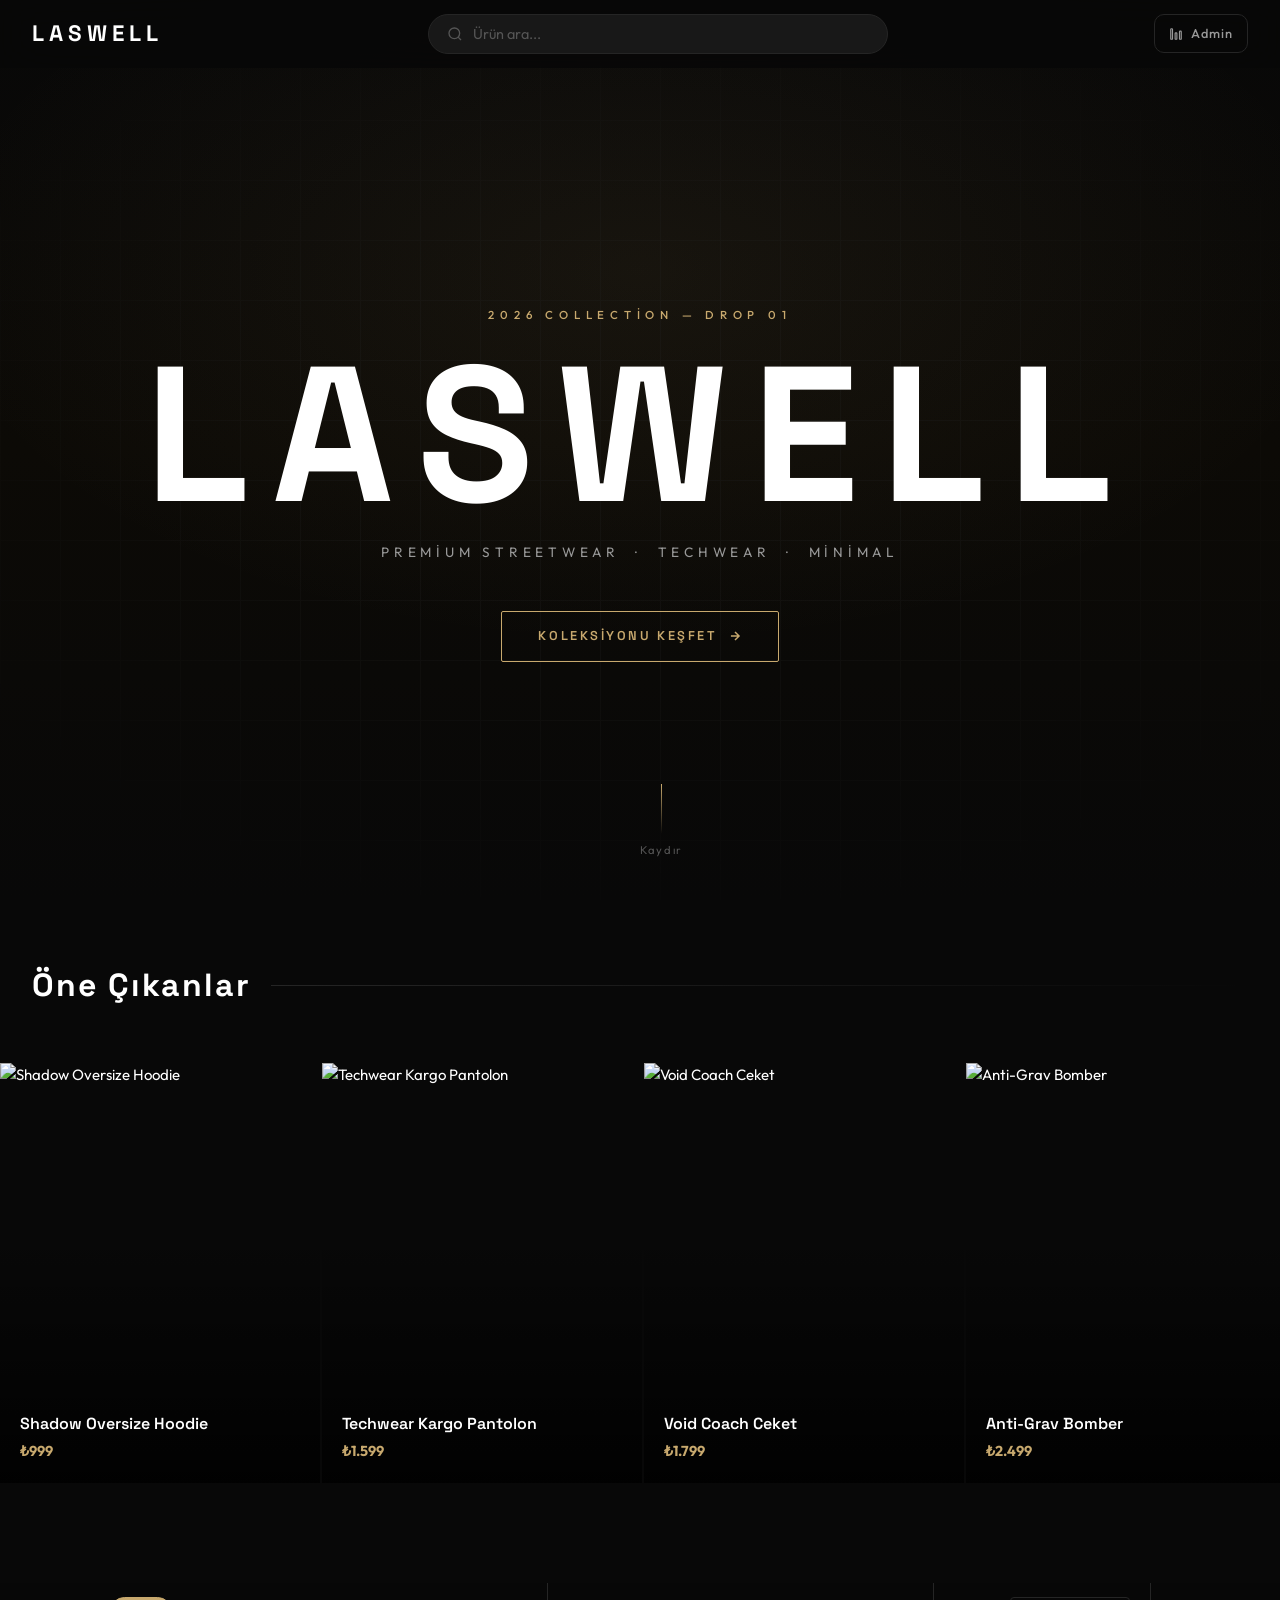
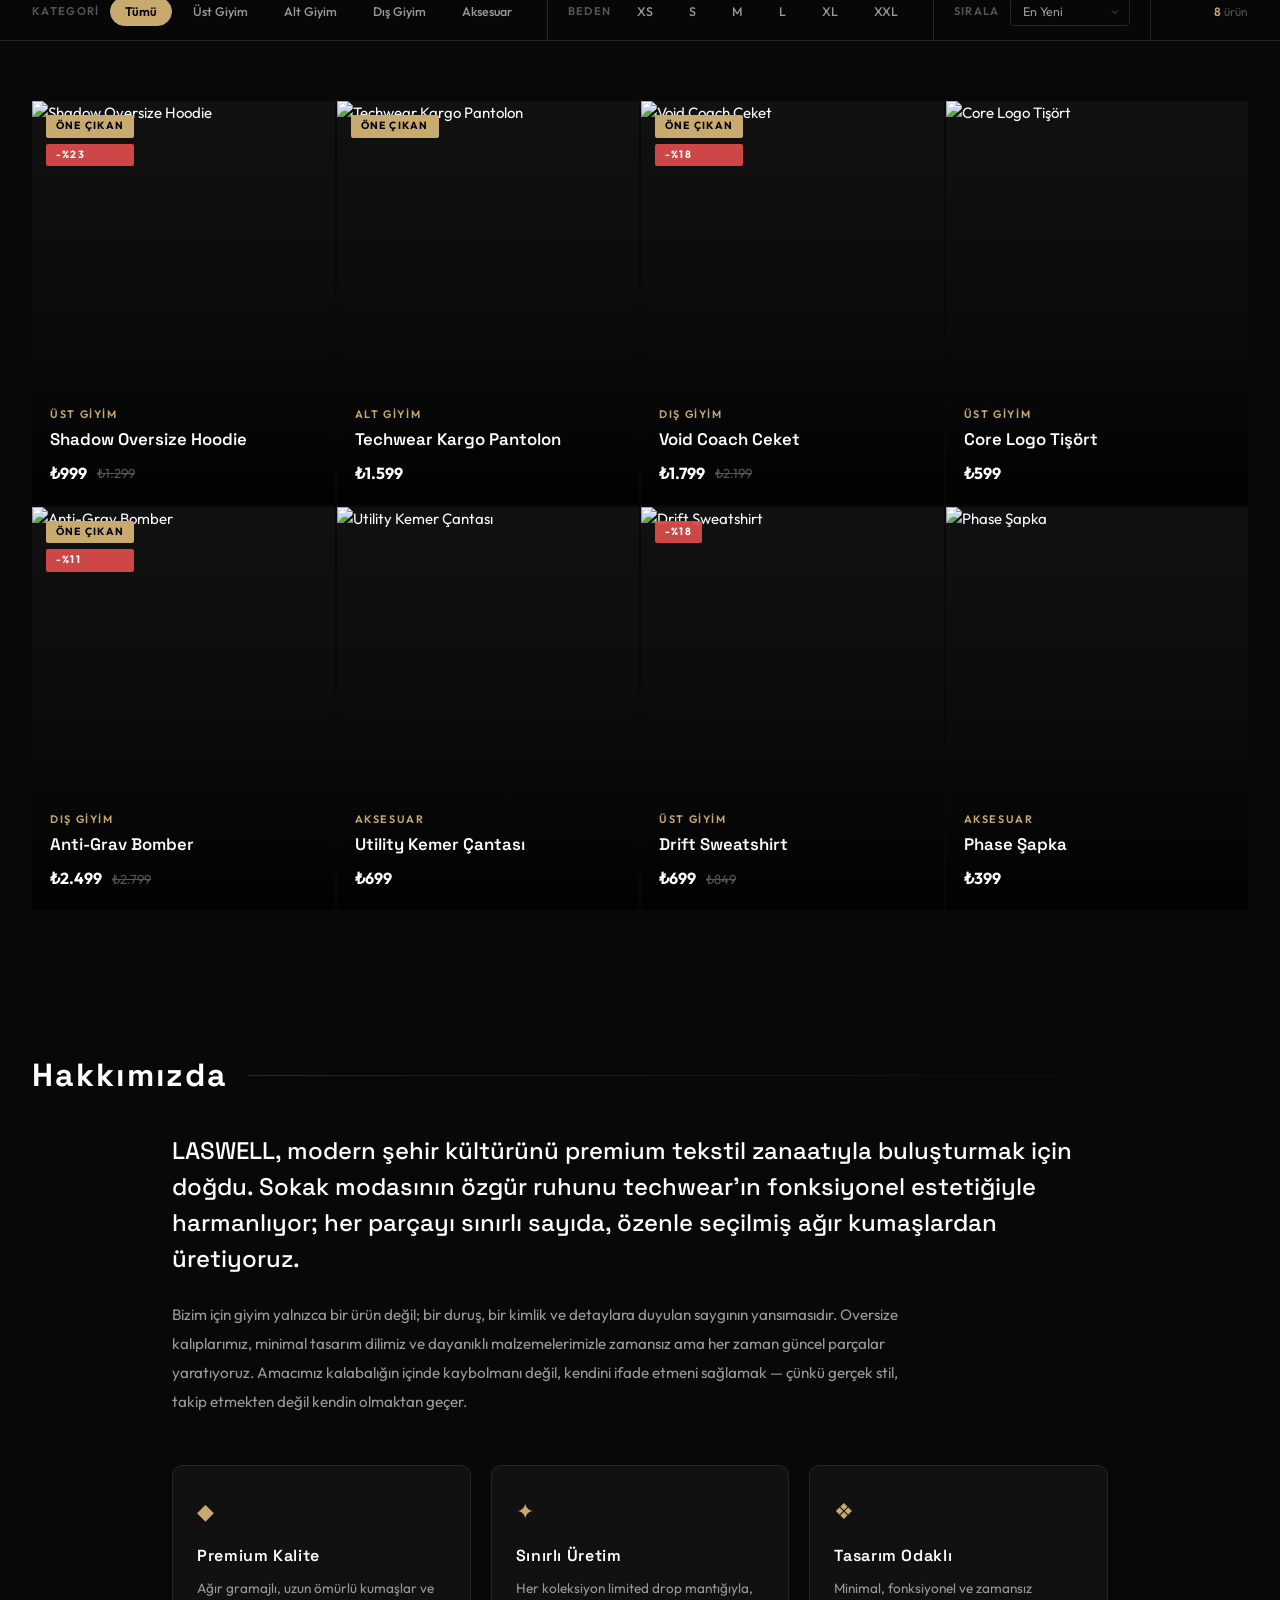
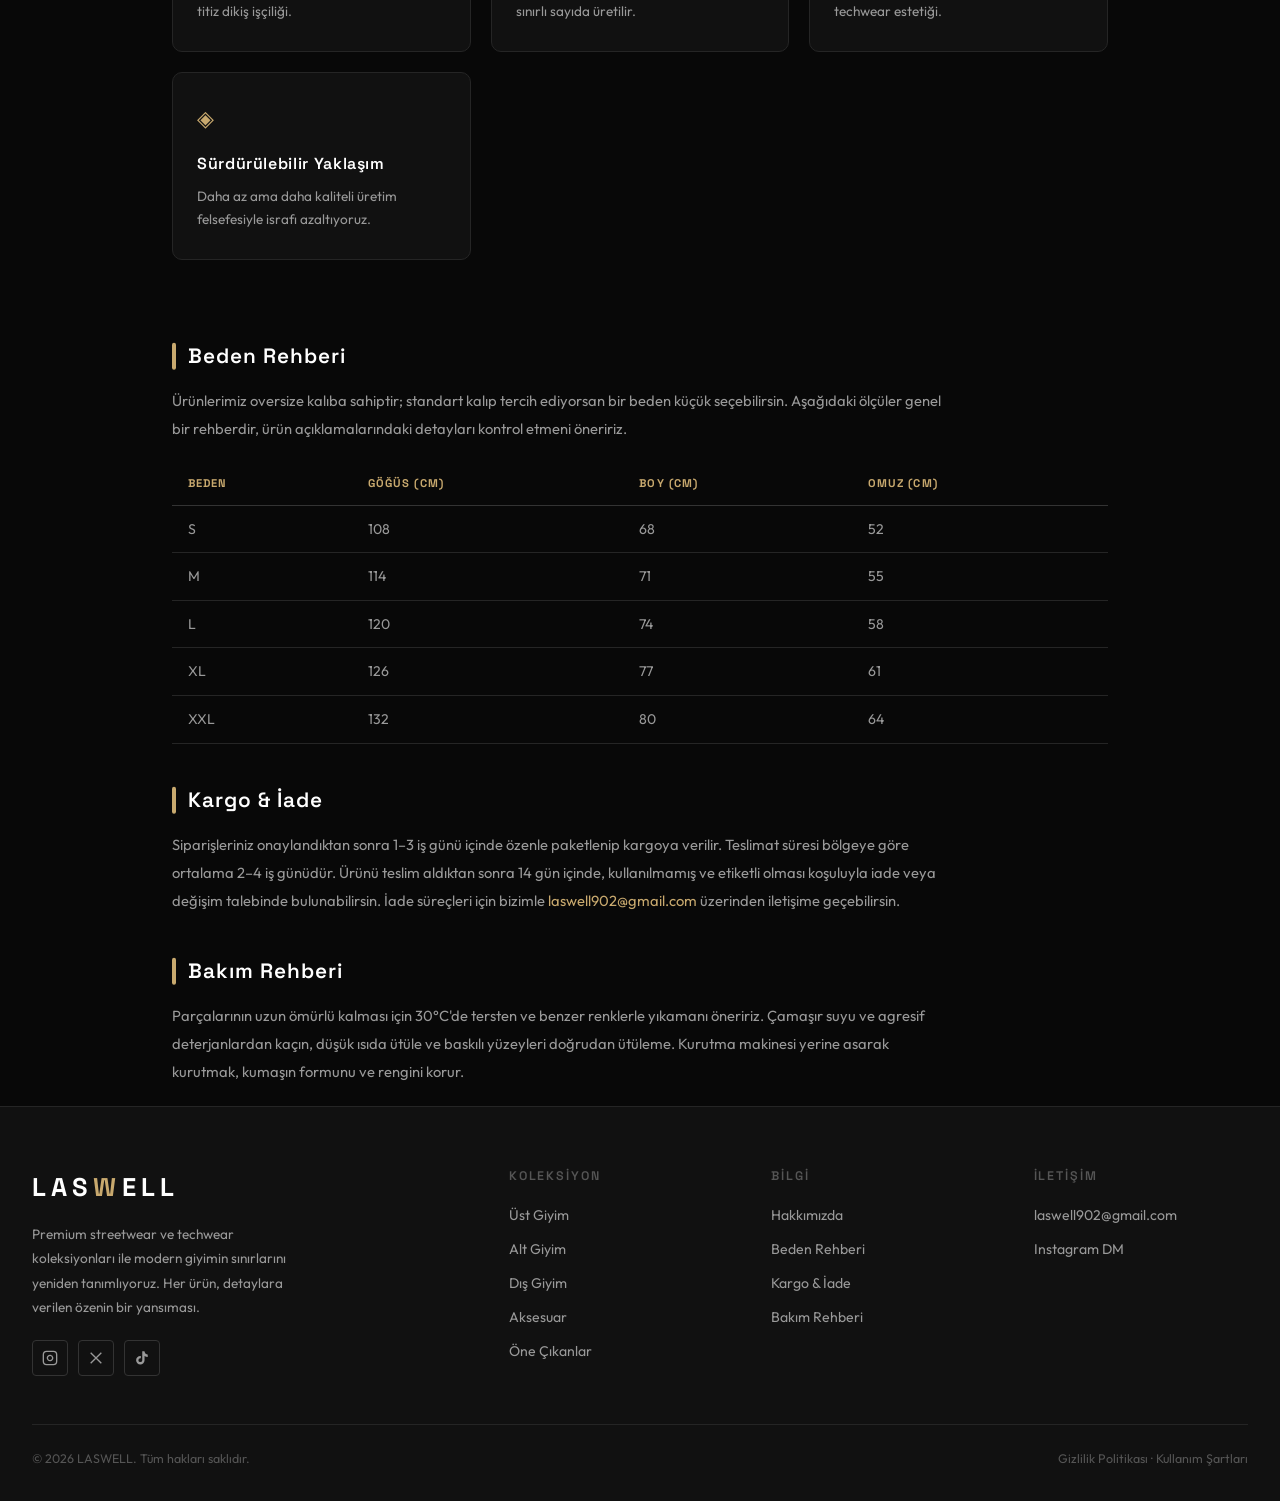
==== index.html @ 21bdb704 "Hakkimizda ve bilgi bolumleri ekle, footer linklerini ilgili yerlere bagla, iletisim mailini guncell" ====
<!DOCTYPE html>
<html lang="tr">

<head>
  <meta charset="UTF-8" />
  <meta name="viewport" content="width=device-width, initial-scale=1.0" />
  <title>LASWELL — Premium Streetwear</title>
  <meta name="description"
    content="LASWELL – Türkiye'nin en premium streetwear markası. Techwear, oversize ve minimal koleksiyonlar." />
  <meta name="theme-color" content="#080808" />
  <link rel="stylesheet" href="css/styles.css" />
</head>

<body>

  <!-- ── Page Loader ──────────────────────────────── -->
  <div id="page-loader">
    <div class="loader-logo">LAS<span>W</span>ELL</div>
    <div class="loader-bar"></div>
  </div>

  <!-- ── Navbar ───────────────────────────────────── -->
  <nav id="navbar">
    <a href="#" class="nav-logo">LASWELL</a>

    <div class="nav-search">
      <div class="nav-search-inner">
        <button id="search-btn" aria-label="Ara"
          style="background: none; border: none; padding: 0; color: inherit; display: flex; align-items: center; justify-content: center; cursor: pointer;">
          <svg width="16" height="16" viewBox="0 0 24 24" fill="none" stroke="currentColor" stroke-width="2">
            <circle cx="11" cy="11" r="8" />
            <path d="m21 21-4.35-4.35" />
          </svg>
        </button>
        <input type="text" id="search-input" placeholder="Ürün ara..." autocomplete="off" spellcheck="false" />
        <button id="search-clear" aria-label="Aramayı temizle">
          <svg width="14" height="14" viewBox="0 0 24 24" fill="none" stroke="currentColor" stroke-width="2.5">
            <path d="M18 6 6 18M6 6l12 12" />
          </svg>
        </button>
      </div>
      <div id="search-suggestions" class="search-suggestions"></div>
    </div>

    <div class="nav-actions">
      <a href="admin.html" class="nav-btn-label" id="admin-nav-link">
        <svg width="14" height="14" viewBox="0 0 24 24" fill="none" stroke="currentColor" stroke-width="2">
          <rect width="3" height="18" x="3" y="3" rx="1" />
          <rect width="3" height="11" x="10.5" y="10" rx="1" />
          <rect width="3" height="14" x="18" y="7" rx="1" />
        </svg>
        <span>Admin</span>
      </a>
    </div>
  </nav>

  <!-- ── Hero ─────────────────────────────────────── -->
  <section id="hero">
    <div class="hero-bg"></div>
    <div class="hero-grid-overlay"></div>
    <div class="hero-content">
      <p class="hero-eyebrow">2026 Collection — Drop 01</p>
      <h1 class="hero-title" id="hero-title">LASWELL</h1>
      <p class="hero-subtitle">Premium Streetwear &nbsp;·&nbsp; Techwear &nbsp;·&nbsp; Minimal</p>
      <a href="#products" class="hero-cta">
        Koleksiyonu Keşfet
        <svg width="14" height="14" viewBox="0 0 24 24" fill="none" stroke="currentColor" stroke-width="2.5">
          <path d="M5 12h14M12 5l7 7-7 7" />
        </svg>
      </a>
    </div>
    <div class="hero-scroll-indicator">
      <div class="scroll-line"></div>
      <span>Kaydır</span>
    </div>
  </section>

  <!-- ── Featured Scroll ───────────────────────────── -->
  <section id="featured-section">
    <div class="section-title reveal">
      <h2>Öne Çıkanlar</h2>
      <div class="section-title-line"></div>
    </div>
    <div class="featured-track-wrapper">
      <div class="featured-track" id="featured-track">
        <!-- populated by JS -->
      </div>
    </div>
  </section>

  <!-- ── Filter Bar ────────────────────────────────── -->
  <div id="filter-bar">
    <div class="filter-bar-inner">

      <!-- Category -->
      <div class="filter-section">
        <span class="filter-label">Kategori</span>
        <button class="filter-pill active" data-filter="category" data-value="Tümü">Tümü</button>
        <button class="filter-pill" data-filter="category" data-value="Üst Giyim">Üst Giyim</button>
        <button class="filter-pill" data-filter="category" data-value="Alt Giyim">Alt Giyim</button>
        <button class="filter-pill" data-filter="category" data-value="Dış Giyim">Dış Giyim</button>
        <button class="filter-pill" data-filter="category" data-value="Aksesuar">Aksesuar</button>
      </div>

      <!-- Size -->
      <div class="filter-section">
        <span class="filter-label">Beden</span>
        <button class="filter-pill" data-filter="size" data-value="XS">XS</button>
        <button class="filter-pill" data-filter="size" data-value="S">S</button>
        <button class="filter-pill" data-filter="size" data-value="M">M</button>
        <button class="filter-pill" data-filter="size" data-value="L">L</button>
        <button class="filter-pill" data-filter="size" data-value="XL">XL</button>
        <button class="filter-pill" data-filter="size" data-value="XXL">XXL</button>
      </div>

      <!-- Sort -->
      <div class="filter-section">
        <span class="filter-label">Sırala</span>
        <select class="sort-select" id="sort-select">
          <option value="newest">En Yeni</option>
          <option value="price-asc">Fiyat (Artan)</option>
          <option value="price-desc">Fiyat (Azalan)</option>
          <option value="featured">Öne Çıkanlar</option>
          <option value="discount">İndirimli</option>
        </select>
      </div>

      <div class="filter-results-count">
        <span id="results-count">0</span> ürün
      </div>
    </div>
  </div>

  <!-- ── Products Grid ─────────────────────────────── -->
  <section id="products">
    <div id="products-grid">
      <!-- populated by JS -->
    </div>
  </section>

  <!-- ── Product Detail Modal ──────────────────────── -->
  <div id="product-modal" role="dialog" aria-modal="true" aria-labelledby="modal-product-name">
    <div class="modal-backdrop" id="modal-backdrop"></div>
    <div class="modal-box">
      <button class="modal-close" id="modal-close-btn" aria-label="Kapat">
        <svg width="16" height="16" viewBox="0 0 24 24" fill="none" stroke="currentColor" stroke-width="2.5">
          <path d="M18 6 6 18M6 6l12 12" />
        </svg>
      </button>

      <div class="modal-image">
        <img id="modal-img" src="" alt="" />
      </div>

      <div class="modal-details">
        <p class="modal-category" id="modal-category"></p>
        <h2 class="modal-name" id="modal-product-name"></h2>

        <div class="modal-price-row">
          <span class="modal-price-current" id="modal-price"></span>
          <span class="modal-price-original" id="modal-original-price"></span>
          <span class="modal-price-save" id="modal-save"></span>
        </div>

        <div class="modal-divider"></div>
        <p class="modal-desc" id="modal-desc"></p>
        <div class="modal-divider"></div>

        <!-- Size -->
        <div id="modal-size-section">
          <p class="modal-option-label">Beden: <span id="selected-size-label">—</span></p>
          <div class="size-buttons" id="modal-sizes"></div>
        </div>

        <!-- Color -->
        <div id="modal-color-section">
          <p class="modal-option-label">Renk: <span id="selected-color-label">—</span></p>
          <div class="color-buttons" id="modal-colors"></div>
        </div>

        <div class="modal-add-btn" style="margin-top: auto;">
          <a href="https://www.shopier.com/s/notfound/1041" target="_blank" rel="noopener noreferrer"
            class="btn-primary" id="modal-buy-now"
            style="width:100%; justify-content:center; padding:14px 22px; text-align:center; display:flex; align-items:center; gap:8px;">
            <svg width="16" height="16" viewBox="0 0 24 24" fill="none" stroke="currentColor" stroke-width="2">
              <rect width="20" height="12" x="2" y="6" rx="2" />
              <circle cx="12" cy="12" r="2" />
              <path d="M6 12h.01M18 12h.01" />
            </svg>
            Satın Al
          </a>
        </div>
      </div>
    </div>
  </div>

  <!-- ── Hakkımızda ────────────────────────────────── -->
  <section id="about">
    <div class="section-title reveal">
      <h2>Hakkımızda</h2>
      <div class="section-title-line"></div>
    </div>

    <div class="about-wrap">
      <p class="about-lead reveal">
        LASWELL, modern şehir kültürünü premium tekstil zanaatıyla buluşturmak için doğdu.
        Sokak modasının özgür ruhunu techwear'ın fonksiyonel estetiğiyle harmanlıyor;
        her parçayı sınırlı sayıda, özenle seçilmiş ağır kumaşlardan üretiyoruz.
      </p>
      <p class="about-text reveal">
        Bizim için giyim yalnızca bir ürün değil; bir duruş, bir kimlik ve detaylara duyulan
        saygının yansımasıdır. Oversize kalıplarımız, minimal tasarım dilimiz ve dayanıklı
        malzemelerimizle zamansız ama her zaman güncel parçalar yaratıyoruz. Amacımız kalabalığın
        içinde kaybolmanı değil, kendini ifade etmeni sağlamak — çünkü gerçek stil, takip etmekten
        değil kendin olmaktan geçer.
      </p>

      <div class="about-grid">
        <div class="about-card reveal">
          <div class="about-card-icon">◆</div>
          <h4>Premium Kalite</h4>
          <p>Ağır gramajlı, uzun ömürlü kumaşlar ve titiz dikiş işçiliği.</p>
        </div>
        <div class="about-card reveal">
          <div class="about-card-icon">✦</div>
          <h4>Sınırlı Üretim</h4>
          <p>Her koleksiyon limited drop mantığıyla, sınırlı sayıda üretilir.</p>
        </div>
        <div class="about-card reveal">
          <div class="about-card-icon">❖</div>
          <h4>Tasarım Odaklı</h4>
          <p>Minimal, fonksiyonel ve zamansız techwear estetiği.</p>
        </div>
        <div class="about-card reveal">
          <div class="about-card-icon">◈</div>
          <h4>Sürdürülebilir Yaklaşım</h4>
          <p>Daha az ama daha kaliteli üretim felsefesiyle israfı azaltıyoruz.</p>
        </div>
      </div>
    </div>
  </section>

  <!-- ── Bilgi Bölümleri ───────────────────────────── -->
  <section id="info-sections">
    <div class="info-block reveal" id="size-guide">
      <h3>Beden Rehberi</h3>
      <p>
        Ürünlerimiz oversize kalıba sahiptir; standart kalıp tercih ediyorsan bir beden küçük
        seçebilirsin. Aşağıdaki ölçüler genel bir rehberdir, ürün açıklamalarındaki detayları
        kontrol etmeni öneririz.
      </p>
      <div class="size-table-wrap">
        <table class="size-table">
          <thead>
            <tr><th>Beden</th><th>Göğüs (cm)</th><th>Boy (cm)</th><th>Omuz (cm)</th></tr>
          </thead>
          <tbody>
            <tr><td>S</td><td>108</td><td>68</td><td>52</td></tr>
            <tr><td>M</td><td>114</td><td>71</td><td>55</td></tr>
            <tr><td>L</td><td>120</td><td>74</td><td>58</td></tr>
            <tr><td>XL</td><td>126</td><td>77</td><td>61</td></tr>
            <tr><td>XXL</td><td>132</td><td>80</td><td>64</td></tr>
          </tbody>
        </table>
      </div>
    </div>

    <div class="info-block reveal" id="shipping-returns">
      <h3>Kargo & İade</h3>
      <p>
        Siparişleriniz onaylandıktan sonra 1–3 iş günü içinde özenle paketlenip kargoya verilir.
        Teslimat süresi bölgeye göre ortalama 2–4 iş günüdür. Ürünü teslim aldıktan sonra 14 gün
        içinde, kullanılmamış ve etiketli olması koşuluyla iade veya değişim talebinde bulunabilirsin.
        İade süreçleri için bizimle <a href="mailto:laswell902@gmail.com">laswell902@gmail.com</a>
        üzerinden iletişime geçebilirsin.
      </p>
    </div>

    <div class="info-block reveal" id="care-guide">
      <h3>Bakım Rehberi</h3>
      <p>
        Parçalarının uzun ömürlü kalması için 30°C'de tersten ve benzer renklerle yıkamanı öneririz.
        Çamaşır suyu ve agresif deterjanlardan kaçın, düşük ısıda ütüle ve baskılı yüzeyleri doğrudan
        ütüleme. Kurutma makinesi yerine asarak kurutmak, kumaşın formunu ve rengini korur.
      </p>
    </div>
  </section>

  <!-- ── Toast Container ───────────────────────────── -->
  <div id="toast-container"></div>

  <!-- ── Footer ───────────────────────────────────── -->
  <footer>
    <div class="footer-grid">
      <div>
        <div class="footer-brand-name">LAS<span>W</span>ELL</div>
        <p class="footer-brand-desc">
          Premium streetwear ve techwear koleksiyonları ile modern giyimin sınırlarını yeniden tanımlıyoruz.
          Her ürün, detaylara verilen özenin bir yansıması.
        </p>
        <div class="footer-socials">
          <a href="https://www.instagram.com/laswellwear1" target="_blank" rel="noopener noreferrer" class="social-link" aria-label="Instagram">
            <svg width="16" height="16" viewBox="0 0 24 24" fill="none" stroke="currentColor" stroke-width="2">
              <rect width="20" height="20" x="2" y="2" rx="5" />
              <path d="M16 11.37A4 4 0 1 1 12.63 8 4 4 0 0 1 16 11.37z" />
              <line x1="17.5" y1="6.5" x2="17.51" y2="6.5" />
            </svg>
          </a>
          <a href="#" class="social-link" aria-label="Twitter/X">
            <svg width="16" height="16" viewBox="0 0 24 24" fill="none" stroke="currentColor" stroke-width="2">
              <path d="M4 4l16 16M4 20L20 4" />
            </svg>
          </a>
          <a href="#" class="social-link" aria-label="TikTok">
            <svg width="16" height="16" viewBox="0 0 24 24" fill="currentColor">
              <path
                d="M19.59 6.69a4.83 4.83 0 0 1-3.77-4.25V2h-3.45v13.67a2.89 2.89 0 0 1-2.88 2.5 2.89 2.89 0 0 1-2.89-2.89 2.89 2.89 0 0 1 2.89-2.89c.28 0 .54.04.79.1V9.01a6.33 6.33 0 0 0-.79-.05 6.34 6.34 0 0 0-6.34 6.34 6.34 6.34 0 0 0 6.34 6.34 6.34 6.34 0 0 0 6.33-6.34V8.87a8.18 8.18 0 0 0 4.78 1.52V6.93a4.85 4.85 0 0 1-1.01-.24z" />
            </svg>
          </a>
        </div>
      </div>

      <div class="footer-col">
        <h4>Koleksiyon</h4>
        <ul>
          <li><a href="#products" class="footer-cat-link" data-category="Üst Giyim">Üst Giyim</a></li>
          <li><a href="#products" class="footer-cat-link" data-category="Alt Giyim">Alt Giyim</a></li>
          <li><a href="#products" class="footer-cat-link" data-category="Dış Giyim">Dış Giyim</a></li>
          <li><a href="#products" class="footer-cat-link" data-category="Aksesuar">Aksesuar</a></li>
          <li><a href="#featured-section">Öne Çıkanlar</a></li>
        </ul>
      </div>

      <div class="footer-col">
        <h4>Bilgi</h4>
        <ul>
          <li><a href="#about">Hakkımızda</a></li>
          <li><a href="#size-guide">Beden Rehberi</a></li>
          <li><a href="#shipping-returns">Kargo & İade</a></li>
          <li><a href="#care-guide">Bakım Rehberi</a></li>
        </ul>
      </div>

      <div class="footer-col">
        <h4>İletişim</h4>
        <ul>
          <li><a href="mailto:laswell902@gmail.com">laswell902@gmail.com</a></li>
          <li><a href="https://www.instagram.com/laswellwear1" target="_blank" rel="noopener noreferrer">Instagram DM</a></li>
        </ul>
      </div>
    </div>

    <div class="footer-bottom">
      <span>© 2026 LASWELL. Tüm hakları saklıdır.</span>
      <span>Gizlilik Politikası · Kullanım Şartları</span>
    </div>
  </footer>

  <script src="js/data.js"></script>
  <script src="js/app.js"></script>
</body>

</html>
---- css/styles.css ----
/* ============================================================
   LASWELL — Premium Streetwear  |  Main Stylesheet
   ============================================================ */

@import url('https://fonts.googleapis.com/css2?family=Space+Grotesk:wght@300;400;500;600;700&family=Outfit:wght@200;300;400;500;600;700&display=swap');

/* ── Variables ──────────────────────────────────────────────── */
:root {
  --bg:           #080808;
  --surface:      #111111;
  --surface-2:    #181818;
  --surface-3:    #222222;
  --border:       #252525;
  --border-light: #333333;
  --accent:       #C8A96E;
  --accent-light: #d9be8a;
  --accent-dark:  #a88540;
  --text-1:       #FFFFFF;
  --text-2:       #999999;
  --text-3:       #555555;
  --success:      #3ecf8e;
  --error:        #f05252;
  --font-h:       'Space Grotesk', sans-serif;
  --font-b:       'Outfit', sans-serif;
  --r:            4px;
  --r-md:         10px;
  --r-lg:         20px;
  --ease:         cubic-bezier(0.25, 0.46, 0.45, 0.94);
  --ease-out:     cubic-bezier(0.16, 1, 0.3, 1);
  --t:            0.35s;
  --nav-h:        68px;
}

/* ── Reset ──────────────────────────────────────────────────── */
*, *::before, *::after { box-sizing: border-box; margin: 0; padding: 0; }
html { scroll-behavior: smooth; }
body {
  background: var(--bg);
  color: var(--text-1);
  font-family: var(--font-b);
  font-size: 15px;
  line-height: 1.6;
  overflow-x: hidden;
  -webkit-font-smoothing: antialiased;
}
a { color: inherit; text-decoration: none; }
img { display: block; width: 100%; object-fit: cover; }
ul { list-style: none; }
button { cursor: pointer; border: none; background: none; font-family: inherit; }
input, select, textarea { font-family: inherit; }

/* ── Scrollbar ──────────────────────────────────────────────── */
::-webkit-scrollbar { width: 4px; height: 4px; }
::-webkit-scrollbar-track { background: var(--bg); }
::-webkit-scrollbar-thumb { background: var(--border-light); border-radius: 4px; }
::-webkit-scrollbar-thumb:hover { background: var(--accent); }

/* ── Page Loader ────────────────────────────────────────────── */
#page-loader {
  position: fixed; inset: 0; z-index: 9999;
  background: var(--bg);
  display: flex; align-items: center; justify-content: center;
  flex-direction: column; gap: 20px;
  transition: opacity 0.6s var(--ease), visibility 0.6s;
}
#page-loader.hidden { opacity: 0; visibility: hidden; pointer-events: none; }

.loader-logo {
  font-family: var(--font-h);
  font-size: 2.4rem;
  font-weight: 700;
  letter-spacing: 0.3em;
  color: var(--text-1);
  animation: loaderPulse 1.4s ease-in-out infinite;
}
.loader-logo span { color: var(--accent); }

.loader-bar {
  width: 120px; height: 1px;
  background: var(--border);
  position: relative; overflow: hidden;
}
.loader-bar::after {
  content: '';
  position: absolute; top: 0; left: -100%;
  width: 100%; height: 100%;
  background: linear-gradient(90deg, transparent, var(--accent), transparent);
  animation: loaderSweep 1.2s ease-in-out infinite;
}

@keyframes loaderPulse { 0%,100%{ opacity:1 } 50%{ opacity:0.4 } }
@keyframes loaderSweep { to{ left:200% } }

/* ── Navbar ─────────────────────────────────────────────────── */
#navbar {
  position: fixed; top: 0; left: 0; right: 0;
  height: var(--nav-h);
  z-index: 1000;
  display: flex; align-items: center;
  padding: 0 32px;
  gap: 24px;
  background: rgba(8,8,8,0.85);
  backdrop-filter: blur(24px) saturate(180%);
  -webkit-backdrop-filter: blur(24px) saturate(180%);
  border-bottom: 1px solid transparent;
  transition: border-color var(--t) var(--ease), background var(--t) var(--ease);
}
#navbar.scrolled { border-bottom-color: var(--border); }

.nav-logo {
  font-family: var(--font-h);
  font-size: 1.4rem;
  font-weight: 700;
  letter-spacing: 0.22em;
  color: var(--text-1);
  text-decoration: none;
  flex-shrink: 0;
  position: relative;
}
.nav-logo::after {
  content: '';
  position: absolute; bottom: -2px; left: 0;
  width: 0; height: 1px;
  background: var(--accent);
  transition: width 0.4s var(--ease);
}
.nav-logo:hover::after { width: 100%; }

/* Search */
.nav-search {
  flex: 1;
  max-width: 460px;
  margin: 0 auto;
  position: relative;
}
.nav-search-inner {
  display: flex; align-items: center;
  background: var(--surface-2);
  border: 1px solid var(--border);
  border-radius: 50px;
  padding: 0 18px;
  gap: 10px;
  transition: border-color var(--t) var(--ease), background var(--t) var(--ease), box-shadow var(--t) var(--ease);
}
.nav-search-inner:focus-within {
  border-color: var(--accent);
  background: var(--surface-3);
  box-shadow: 0 0 0 3px rgba(200,169,110,0.1);
}
.nav-search-inner svg { color: var(--text-3); flex-shrink: 0; transition: color var(--t); }
.nav-search-inner:focus-within svg { color: var(--accent); }
#search-input {
  flex: 1;
  background: none; border: none; outline: none;
  color: var(--text-1);
  font-size: 0.9rem;
  padding: 10px 0;
  font-family: var(--font-b);
}
#search-input::placeholder { color: var(--text-3); }
#search-clear {
  color: var(--text-3);
  padding: 4px;
  border-radius: 50%;
  display: none;
  transition: color var(--t), background var(--t);
}
#search-clear:hover { color: var(--text-1); background: var(--border); }
#search-clear.visible { display: flex; }

/* Search Suggestions Dropdown */
.search-suggestions {
  position: absolute;
  top: 110%;
  left: 0;
  right: 0;
  background: var(--surface);
  border: 1px solid var(--border);
  border-radius: var(--r-md);
  box-shadow: 0 20px 40px rgba(0,0,0,0.8);
  max-height: 320px;
  overflow-y: auto;
  z-index: 1100;
  display: none;
  padding: 8px 0;
}
.search-suggestions.active {
  display: block;
}
.suggestion-item {
  display: flex;
  align-items: center;
  gap: 12px;
  padding: 10px 16px;
  cursor: pointer;
  transition: background var(--t);
}
.suggestion-item:hover {
  background: var(--surface-2);
}
.suggestion-img {
  width: 40px;
  height: 50px;
  object-fit: cover;
  border-radius: var(--r);
  background: var(--surface-3);
  flex-shrink: 0;
}
.suggestion-info {
  flex: 1;
  min-width: 0;
}
.suggestion-name {
  font-family: var(--font-h);
  font-size: 0.85rem;
  font-weight: 600;
  color: var(--text-1);
  white-space: nowrap;
  overflow: hidden;
  text-overflow: ellipsis;
  margin-bottom: 2px;
}
.suggestion-cat {
  font-size: 0.7rem;
  color: var(--accent);
  text-transform: uppercase;
  font-weight: 600;
  letter-spacing: 0.05em;
}
.suggestion-price {
  font-size: 0.85rem;
  font-weight: 700;
  color: var(--text-1);
  flex-shrink: 0;
}
.suggestion-empty {
  padding: 20px;
  text-align: center;
  color: var(--text-3);
  font-size: 0.85rem;
}

/* Nav Actions */
.nav-actions { display: flex; align-items: center; gap: 8px; flex-shrink: 0; }
.nav-btn {
  display: flex; align-items: center; justify-content: center;
  width: 40px; height: 40px;
  border-radius: var(--r-md);
  color: var(--text-2);
  transition: color var(--t), background var(--t);
  position: relative;
}
.nav-btn:hover { color: var(--text-1); background: var(--surface-2); }
.nav-btn-label {
  display: flex; align-items: center; gap: 8px;
  padding: 8px 14px;
  border-radius: var(--r-md);
  color: var(--text-2);
  font-size: 0.8rem;
  letter-spacing: 0.08em;
  font-weight: 500;
  transition: color var(--t), background var(--t);
  border: 1px solid var(--border);
}
.nav-btn-label:hover { color: var(--text-1); border-color: var(--border-light); background: var(--surface-2); }
.cart-badge {
  position: absolute; top: 5px; right: 5px;
  width: 16px; height: 16px;
  background: var(--accent);
  color: #000;
  font-size: 0.6rem;
  font-weight: 700;
  border-radius: 50%;
  display: flex; align-items: center; justify-content: center;
  opacity: 0; transform: scale(0);
  transition: opacity var(--t), transform var(--t) var(--ease-out);
}
.cart-badge.visible { opacity: 1; transform: scale(1); }

/* ── Hero ───────────────────────────────────────────────────── */
#hero {
  position: relative;
  height: 100vh; min-height: 600px;
  display: flex; align-items: center; justify-content: center;
  overflow: hidden;
  padding-top: var(--nav-h);
}
.hero-bg {
  position: absolute; inset: 0;
  background:
    radial-gradient(ellipse 80% 60% at 50% 30%, rgba(200,169,110,0.07) 0%, transparent 70%),
    linear-gradient(180deg, var(--bg) 0%, #0c0a06 50%, var(--bg) 100%);
}
.hero-grid-overlay {
  position: absolute; inset: 0;
  background-image:
    linear-gradient(var(--border) 1px, transparent 1px),
    linear-gradient(90deg, var(--border) 1px, transparent 1px);
  background-size: 60px 60px;
  opacity: 0.25;
  mask-image: radial-gradient(ellipse 80% 70% at 50% 50%, black 30%, transparent 80%);
}
.hero-content {
  position: relative; z-index: 1;
  text-align: center;
  animation: heroIn 1.2s var(--ease-out) forwards;
}
@keyframes heroIn {
  from { opacity:0; transform: translateY(40px); }
  to   { opacity:1; transform: translateY(0); }
}
.hero-eyebrow {
  font-size: 0.72rem;
  letter-spacing: 0.5em;
  color: var(--accent);
  text-transform: uppercase;
  font-weight: 500;
  margin-bottom: 24px;
  opacity: 0;
  animation: heroIn 1s var(--ease-out) 0.2s forwards;
}
.hero-title {
  font-family: var(--font-h);
  font-size: clamp(5rem, 15vw, 13rem);
  font-weight: 700;
  letter-spacing: 0.12em;
  line-height: 0.9;
  color: var(--text-1);
  text-transform: uppercase;
  opacity: 0;
  animation: heroIn 1s var(--ease-out) 0.35s forwards;
}
.hero-title .floating-letter {
  display: inline-block;
  animation: letterFloat var(--float-dur, 3s) ease-in-out infinite;
  animation-delay: var(--float-delay, 0s);
}
@keyframes letterFloat {
  0%,100% { transform: translateY(0px); }
  50%      { transform: translateY(-8px); }
}
.hero-subtitle {
  font-size: 0.85rem;
  letter-spacing: 0.35em;
  color: var(--text-2);
  text-transform: uppercase;
  margin-top: 20px;
  opacity: 0;
  animation: heroIn 1s var(--ease-out) 0.55s forwards;
}
.hero-cta {
  display: inline-flex; align-items: center; gap: 10px;
  margin-top: 48px;
  padding: 14px 36px;
  background: transparent;
  border: 1px solid var(--accent);
  color: var(--accent);
  font-family: var(--font-h);
  font-size: 0.8rem;
  font-weight: 600;
  letter-spacing: 0.2em;
  text-transform: uppercase;
  border-radius: 2px;
  transition: all 0.4s var(--ease);
  position: relative;
  overflow: hidden;
  opacity: 0;
  animation: heroIn 1s var(--ease-out) 0.75s forwards;
}
.hero-cta::before {
  content: '';
  position: absolute; inset: 0;
  background: var(--accent);
  transform: scaleX(0); transform-origin: left;
  transition: transform 0.4s var(--ease);
  z-index: -1;
}
.hero-cta:hover { color: #000; }
.hero-cta:hover::before { transform: scaleX(1); }

.hero-scroll-indicator {
  position: absolute; bottom: 40px; left: 50%; transform: translateX(-50%);
  display: flex; flex-direction: column; align-items: center; gap: 8px;
  color: var(--text-3); font-size: 0.7rem; letter-spacing: 0.15em;
  animation: heroIn 1s var(--ease-out) 1.2s both;
}
.scroll-line {
  width: 1px; height: 50px;
  background: linear-gradient(to bottom, var(--accent), transparent);
  animation: scrollPulse 2s ease-in-out infinite;
}
@keyframes scrollPulse { 0%,100%{ opacity:0.3; height:30px } 50%{ opacity:1; height:50px } }

/* ── Filter Bar ─────────────────────────────────────────────── */
#filter-bar {
  position: sticky;
  top: var(--nav-h);
  z-index: 100;
  background: rgba(8,8,8,0.92);
  backdrop-filter: blur(20px);
  -webkit-backdrop-filter: blur(20px);
  border-bottom: 1px solid var(--border);
  padding: 0 32px;
}
.filter-bar-inner {
  display: flex; align-items: center;
  gap: 0;
  overflow-x: auto;
  scrollbar-width: none;
}
.filter-bar-inner::-webkit-scrollbar { display: none; }

.filter-section {
  display: flex; align-items: center;
  padding: 14px 0;
  gap: 6px;
  border-right: 1px solid var(--border);
  padding-right: 20px;
  margin-right: 20px;
  flex-shrink: 0;
}
.filter-section:last-child { border-right: none; }

.filter-label {
  font-size: 0.7rem;
  letter-spacing: 0.12em;
  color: var(--text-3);
  text-transform: uppercase;
  font-weight: 600;
  white-space: nowrap;
  margin-right: 4px;
}

.filter-pill {
  padding: 6px 14px;
  border-radius: 50px;
  border: 1px solid transparent;
  font-size: 0.78rem;
  font-weight: 500;
  color: var(--text-2);
  background: transparent;
  white-space: nowrap;
  transition: all 0.25s var(--ease);
  font-family: var(--font-b);
}
.filter-pill:hover { color: var(--text-1); border-color: var(--border-light); }
.filter-pill.active {
  background: var(--accent);
  color: #000;
  border-color: var(--accent);
  font-weight: 600;
}

.sort-select {
  background: transparent;
  border: 1px solid var(--border);
  color: var(--text-2);
  font-size: 0.78rem;
  padding: 6px 12px;
  border-radius: var(--r);
  outline: none;
  cursor: pointer;
  font-family: var(--font-b);
  transition: border-color var(--t), color var(--t);
  appearance: none;
  padding-right: 28px;
  background-image: url("data:image/svg+xml,%3Csvg xmlns='http://www.w3.org/2000/svg' width='12' height='12' viewBox='0 0 24 24' fill='none' stroke='%23555' stroke-width='2'%3E%3Cpath d='M6 9l6 6 6-6'/%3E%3C/svg%3E");
  background-repeat: no-repeat;
  background-position: right 8px center;
}
.sort-select:focus { border-color: var(--accent); color: var(--text-1); }
.sort-select option { background: #1a1a1a; color: var(--text-1); }

.filter-results-count {
  margin-left: auto;
  font-size: 0.75rem;
  color: var(--text-3);
  white-space: nowrap;
  flex-shrink: 0;
  padding-left: 20px;
}
.filter-results-count span { color: var(--accent); font-weight: 600; }

/* ── Products Section ───────────────────────────────────────── */
#products {
  padding: 60px 32px 80px;
  max-width: 1400px;
  margin: 0 auto;
}

.products-header {
  display: flex; align-items: flex-end; justify-content: space-between;
  margin-bottom: 40px;
}
.products-title {
  font-family: var(--font-h);
  font-size: 1.8rem;
  font-weight: 600;
  letter-spacing: 0.05em;
}
.products-title span { color: var(--accent); }

/* Grid */
#products-grid {
  display: grid;
  grid-template-columns: repeat(auto-fill, minmax(280px, 1fr));
  gap: 2px;
}

/* Card */
.product-card {
  position: relative;
  aspect-ratio: 3/4;
  overflow: hidden;
  cursor: pointer;
  background: var(--surface);
  /* scroll animation */
  opacity: 0;
  transform: translateY(30px);
  transition: opacity 0.6s var(--ease), transform 0.6s var(--ease);
}
.product-card.in-view { opacity: 1; transform: translateY(0); }

.card-img {
  position: absolute; inset: 0;
  transition: transform 0.7s var(--ease);
}
.product-card:hover .card-img { transform: scale(1.07); }

.card-overlay {
  position: absolute; inset: 0;
  background: linear-gradient(to top, rgba(0,0,0,0.9) 0%, rgba(0,0,0,0.3) 50%, transparent 100%);
  transition: opacity var(--t) var(--ease);
}
.card-overlay-hover {
  position: absolute; inset: 0;
  background: rgba(0,0,0,0.5);
  opacity: 0;
  transition: opacity var(--t) var(--ease);
}
.product-card:hover .card-overlay-hover { opacity: 1; }

.card-badges {
  position: absolute; top: 14px; left: 14px;
  display: flex; flex-direction: column; gap: 6px;
}
.card-badge {
  padding: 3px 10px;
  font-size: 0.65rem;
  font-weight: 700;
  letter-spacing: 0.12em;
  text-transform: uppercase;
  border-radius: 2px;
  backdrop-filter: blur(8px);
}
.badge-featured { background: var(--accent); color: #000; }
.badge-discount  { background: rgba(240,82,82,0.85); color: #fff; }

.card-info {
  position: absolute; bottom: 0; left: 0; right: 0;
  padding: 24px 18px 18px;
  transform: translateY(0);
  transition: transform var(--t) var(--ease);
}
.card-category {
  font-size: 0.68rem;
  letter-spacing: 0.15em;
  color: var(--accent);
  text-transform: uppercase;
  font-weight: 600;
  margin-bottom: 6px;
}
.card-name {
  font-family: var(--font-h);
  font-size: 1.05rem;
  font-weight: 600;
  color: var(--text-1);
  line-height: 1.3;
  margin-bottom: 10px;
}
.card-price {
  display: flex; align-items: center; gap: 10px;
}
.card-price-current { font-size: 1rem; font-weight: 700; color: var(--text-1); }
.card-price-original {
  font-size: 0.82rem; color: var(--text-3);
  text-decoration: line-through;
}
.card-price-discount { font-size: 0.82rem; color: var(--success); font-weight: 600; }

.card-hover-actions {
  position: absolute; bottom: 0; left: 0; right: 0;
  padding: 18px;
  display: flex; gap: 8px;
  transform: translateY(100%);
  transition: transform 0.4s var(--ease-out);
}
.product-card:hover .card-hover-actions { transform: translateY(0); }
.card-hover-actions .btn-primary { flex: 1; justify-content: center; }
.card-hover-actions .btn-icon {
  width: 40px; height: 40px;
  display: flex; align-items: center; justify-content: center;
  border-radius: var(--r);
  background: rgba(255,255,255,0.08);
  backdrop-filter: blur(8px);
  color: var(--text-1);
  border: 1px solid rgba(255,255,255,0.1);
  transition: background var(--t), border-color var(--t);
}
.card-hover-actions .btn-icon:hover { background: rgba(255,255,255,0.15); border-color: rgba(255,255,255,0.2); }

/* Buttons */
.btn-primary {
  display: inline-flex; align-items: center; gap: 8px;
  padding: 10px 22px;
  background: var(--accent);
  color: #000;
  font-family: var(--font-h);
  font-size: 0.78rem;
  font-weight: 700;
  letter-spacing: 0.1em;
  text-transform: uppercase;
  border-radius: var(--r);
  border: none;
  cursor: pointer;
  transition: background var(--t), transform var(--t) var(--ease-out), box-shadow var(--t);
}
.btn-primary:hover { background: var(--accent-light); transform: translateY(-1px); box-shadow: 0 8px 24px rgba(200,169,110,0.3); }
.btn-primary:active { transform: translateY(0); }

.btn-secondary {
  display: inline-flex; align-items: center; gap: 8px;
  padding: 10px 22px;
  background: transparent;
  color: var(--text-1);
  font-family: var(--font-h);
  font-size: 0.78rem;
  font-weight: 600;
  letter-spacing: 0.1em;
  text-transform: uppercase;
  border-radius: var(--r);
  border: 1px solid var(--border-light);
  cursor: pointer;
  transition: all var(--t) var(--ease);
}
.btn-secondary:hover { border-color: var(--text-2); background: var(--surface-2); }

/* Empty state */
.empty-state {
  grid-column: 1/-1;
  text-align: center;
  padding: 80px 20px;
}
.empty-state-icon { font-size: 3rem; margin-bottom: 20px; opacity: 0.3; }
.empty-state h3 {
  font-family: var(--font-h);
  font-size: 1.2rem;
  color: var(--text-2);
  margin-bottom: 8px;
}
.empty-state p { color: var(--text-3); font-size: 0.9rem; }

/* ── Product Modal ───────────────────────────────────────────── */
#product-modal {
  position: fixed; inset: 0; z-index: 2000;
  display: flex; align-items: center; justify-content: center;
  padding: 20px;
  opacity: 0; visibility: hidden;
  transition: opacity 0.4s var(--ease), visibility 0.4s;
}
#product-modal.open { opacity: 1; visibility: visible; }

.modal-backdrop {
  position: absolute; inset: 0;
  background: rgba(0,0,0,0.85);
  backdrop-filter: blur(12px);
  -webkit-backdrop-filter: blur(12px);
}
.modal-box {
  position: relative; z-index: 1;
  background: var(--surface);
  border: 1px solid var(--border);
  border-radius: var(--r-lg);
  max-width: 900px; width: 100%;
  max-height: 90vh;
  overflow: hidden;
  display: grid;
  grid-template-columns: 1fr 1fr;
  transform: translateY(30px) scale(0.96);
  transition: transform 0.45s var(--ease-out);
}
#product-modal.open .modal-box { transform: translateY(0) scale(1); }

.modal-close {
  position: absolute; top: 16px; right: 16px; z-index: 10;
  width: 36px; height: 36px;
  display: flex; align-items: center; justify-content: center;
  background: rgba(0,0,0,0.5);
  backdrop-filter: blur(8px);
  border-radius: 50%;
  color: var(--text-2);
  transition: color var(--t), background var(--t);
}
.modal-close:hover { color: var(--text-1); background: var(--surface-3); }

.modal-image {
  position: relative;
  aspect-ratio: unset;
  overflow: hidden;
}
.modal-image img {
  width: 100%; height: 100%;
  object-fit: cover;
  transition: transform 0.6s var(--ease);
}
.modal-image:hover img { transform: scale(1.04); }

.modal-details {
  padding: 40px 36px;
  overflow-y: auto;
  display: flex; flex-direction: column; gap: 20px;
}
.modal-category {
  font-size: 0.72rem;
  letter-spacing: 0.2em;
  color: var(--accent);
  text-transform: uppercase;
  font-weight: 600;
}
.modal-name {
  font-family: var(--font-h);
  font-size: 1.6rem;
  font-weight: 700;
  line-height: 1.2;
  color: var(--text-1);
}
.modal-price-row {
  display: flex; align-items: center; gap: 14px;
}
.modal-price-current { font-size: 1.6rem; font-weight: 700; color: var(--text-1); }
.modal-price-original { font-size: 1rem; color: var(--text-3); text-decoration: line-through; }
.modal-price-save { font-size: 0.82rem; color: var(--success); font-weight: 600; }

.modal-divider { height: 1px; background: var(--border); }

.modal-desc { font-size: 0.9rem; color: var(--text-2); line-height: 1.7; }

.modal-option-label {
  font-size: 0.75rem;
  letter-spacing: 0.12em;
  color: var(--text-3);
  text-transform: uppercase;
  font-weight: 600;
  margin-bottom: 10px;
}
.modal-option-label span { color: var(--text-1); font-weight: 700; }

.size-buttons { display: flex; flex-wrap: wrap; gap: 8px; }
.size-btn {
  padding: 8px 14px;
  border: 1px solid var(--border-light);
  border-radius: var(--r);
  font-size: 0.82rem; font-weight: 600;
  color: var(--text-2);
  background: transparent;
  transition: all 0.25s var(--ease);
  font-family: var(--font-b);
}
.size-btn:hover { border-color: var(--text-2); color: var(--text-1); }
.size-btn.selected { background: var(--accent); border-color: var(--accent); color: #000; }

.color-buttons { display: flex; flex-wrap: wrap; gap: 8px; }
.color-btn {
  padding: 6px 14px;
  border-radius: 50px;
  border: 1px solid var(--border-light);
  font-size: 0.8rem; color: var(--text-2);
  background: transparent;
  transition: all 0.25s var(--ease);
  font-family: var(--font-b);
}
.color-btn:hover { border-color: var(--text-2); color: var(--text-1); }
.color-btn.selected { border-color: var(--accent); color: var(--accent); background: rgba(200,169,110,0.08); }

.modal-add-btn { margin-top: auto; }

/* ── Cart Sidebar ────────────────────────────────────────────── */
#cart-sidebar {
  position: fixed; top: 0; right: 0; bottom: 0;
  width: 380px; max-width: 100vw;
  z-index: 1500;
  background: var(--surface);
  border-left: 1px solid var(--border);
  display: flex; flex-direction: column;
  transform: translateX(100%);
  transition: transform 0.45s var(--ease-out);
}
#cart-sidebar.open { transform: translateX(0); }

.cart-header {
  display: flex; align-items: center; justify-content: space-between;
  padding: 24px;
  border-bottom: 1px solid var(--border);
}
.cart-header h2 {
  font-family: var(--font-h);
  font-size: 1.1rem;
  font-weight: 600;
  letter-spacing: 0.1em;
}
.cart-items { flex: 1; overflow-y: auto; padding: 16px; }
.cart-empty {
  display: flex; flex-direction: column; align-items: center; justify-content: center;
  height: 100%; gap: 12px; color: var(--text-3); text-align: center;
}
.cart-item {
  display: flex; gap: 14px;
  padding: 14px 0;
  border-bottom: 1px solid var(--border);
  animation: fadeIn 0.3s var(--ease);
}
@keyframes fadeIn { from{ opacity:0; transform:translateX(10px) } to{ opacity:1; transform:none } }
.cart-item-img {
  width: 72px; height: 90px;
  object-fit: cover;
  border-radius: var(--r);
  flex-shrink: 0;
}
.cart-item-info { flex: 1; }
.cart-item-name { font-family: var(--font-h); font-size: 0.88rem; font-weight: 600; margin-bottom: 4px; }
.cart-item-meta { font-size: 0.78rem; color: var(--text-3); margin-bottom: 8px; }
.cart-item-price { font-weight: 700; color: var(--accent); }
.cart-item-remove { color: var(--text-3); padding: 4px; transition: color var(--t); }
.cart-item-remove:hover { color: var(--error); }

.cart-footer {
  padding: 20px 24px;
  border-top: 1px solid var(--border);
}
.cart-total-row {
  display: flex; justify-content: space-between;
  font-family: var(--font-h); font-weight: 700;
  font-size: 1.1rem;
  margin-bottom: 16px;
}
.cart-total-row span:last-child { color: var(--accent); }

/* ── Toast ───────────────────────────────────────────────────── */
#toast-container {
  position: fixed; bottom: 24px; right: 24px;
  z-index: 9000;
  display: flex; flex-direction: column; gap: 10px;
}
.toast {
  display: flex; align-items: center; gap: 12px;
  background: var(--surface-3);
  border: 1px solid var(--border-light);
  border-radius: var(--r-md);
  padding: 14px 18px;
  min-width: 280px;
  box-shadow: 0 8px 32px rgba(0,0,0,0.6);
  animation: toastIn 0.4s var(--ease-out);
}
.toast.removing { animation: toastOut 0.3s var(--ease) forwards; }
@keyframes toastIn  { from{ opacity:0; transform:translateX(30px) } to{ opacity:1; transform:none } }
@keyframes toastOut { to  { opacity:0; transform:translateX(30px) } }
.toast-icon { font-size: 1.1rem; }
.toast-message { font-size: 0.88rem; color: var(--text-1); }
.toast-success { border-left: 3px solid var(--success); }
.toast-error   { border-left: 3px solid var(--error); }

/* ── Featured Section ────────────────────────────────────────── */
#featured-section {
  padding: 0 0 80px;
  overflow: hidden;
}
.featured-track-wrapper {
  overflow: hidden;
  padding: 20px 0;
}
.featured-track {
  display: flex;
  gap: 2px;
  animation: trackScroll 30s linear infinite;
  width: max-content;
}
.featured-track:hover { animation-play-state: paused; }
@keyframes trackScroll { from{ transform:translateX(0) } to{ transform:translateX(-50%) } }

.featured-card {
  position: relative;
  width: 320px; height: 420px;
  overflow: hidden;
  flex-shrink: 0;
  cursor: pointer;
}
.featured-card .card-img { position: absolute; inset: 0; }
.featured-card:hover .card-img { transform: scale(1.06); }
.featured-card-overlay {
  position: absolute; inset: 0;
  background: linear-gradient(to top, rgba(0,0,0,0.85) 0%, transparent 60%);
}
.featured-card-info {
  position: absolute; bottom: 20px; left: 20px; right: 20px;
}
.featured-card-name {
  font-family: var(--font-h);
  font-size: 1rem; font-weight: 600; color: var(--text-1);
  margin-bottom: 4px;
}
.featured-card-price { font-size: 0.9rem; color: var(--accent); font-weight: 700; }

/* ── Section Title ───────────────────────────────────────────── */
.section-title {
  padding: 60px 32px 32px;
  display: flex; align-items: center; gap: 20px;
}
.section-title h2 {
  font-family: var(--font-h);
  font-size: clamp(1.4rem, 3vw, 2rem);
  font-weight: 700;
  letter-spacing: 0.06em;
}
.section-title-line {
  flex: 1; height: 1px;
  background: linear-gradient(to right, var(--border), transparent);
}

/* ── Hakkımızda ──────────────────────────────────────────────── */
#about { scroll-margin-top: 90px; }
.about-wrap {
  max-width: 1000px;
  margin: 0 auto;
  padding: 0 32px 40px;
}
.about-lead {
  font-family: var(--font-h);
  font-size: clamp(1.1rem, 2.4vw, 1.5rem);
  font-weight: 500;
  line-height: 1.5;
  color: var(--text-1);
  margin-bottom: 24px;
}
.about-text {
  font-size: 0.95rem;
  color: var(--text-2);
  line-height: 1.9;
  margin-bottom: 48px;
  max-width: 760px;
}
.about-grid {
  display: grid;
  grid-template-columns: repeat(auto-fit, minmax(220px, 1fr));
  gap: 20px;
}
.about-card {
  background: var(--surface);
  border: 1px solid var(--border);
  border-radius: var(--r-md);
  padding: 28px 24px;
  transition: border-color var(--t), transform var(--t) var(--ease);
}
.about-card:hover { border-color: var(--accent); transform: translateY(-3px); }
.about-card-icon {
  color: var(--accent);
  font-size: 1.4rem;
  margin-bottom: 14px;
}
.about-card h4 {
  font-family: var(--font-h);
  font-size: 1rem;
  font-weight: 600;
  letter-spacing: 0.04em;
  margin-bottom: 8px;
}
.about-card p { font-size: 0.85rem; color: var(--text-2); line-height: 1.7; }

/* ── Bilgi Bölümleri ─────────────────────────────────────────── */
#info-sections {
  max-width: 1000px;
  margin: 0 auto;
  padding: 40px 32px 20px;
  display: flex;
  flex-direction: column;
  gap: 40px;
}
.info-block { scroll-margin-top: 90px; }
.info-block h3 {
  font-family: var(--font-h);
  font-size: 1.3rem;
  font-weight: 600;
  letter-spacing: 0.05em;
  margin-bottom: 14px;
  position: relative;
  padding-left: 16px;
}
.info-block h3::before {
  content: '';
  position: absolute; left: 0; top: 50%;
  transform: translateY(-50%);
  width: 4px; height: 80%;
  background: var(--accent);
  border-radius: 2px;
}
.info-block p { font-size: 0.92rem; color: var(--text-2); line-height: 1.9; max-width: 780px; }
.info-block a { color: var(--accent); }
.info-block a:hover { color: var(--accent-light); }

.size-table-wrap { overflow-x: auto; margin-top: 20px; -webkit-overflow-scrolling: touch; }
.size-table {
  width: 100%;
  min-width: 460px;
  border-collapse: collapse;
  font-size: 0.88rem;
}
.size-table th {
  text-align: left;
  padding: 12px 16px;
  font-family: var(--font-h);
  font-size: 0.7rem;
  letter-spacing: 0.1em;
  text-transform: uppercase;
  color: var(--accent);
  border-bottom: 1px solid var(--border-light);
}
.size-table td {
  padding: 12px 16px;
  color: var(--text-2);
  border-bottom: 1px solid var(--border);
}
.size-table tbody tr:hover td { background: var(--surface-2); color: var(--text-1); }

/* ── Footer ──────────────────────────────────────────────────── */
footer {
  background: var(--surface);
  border-top: 1px solid var(--border);
  padding: 60px 32px 32px;
}
.footer-grid {
  display: grid;
  grid-template-columns: 2fr 1fr 1fr 1fr;
  gap: 48px;
  max-width: 1400px; margin: 0 auto;
  padding-bottom: 48px;
  border-bottom: 1px solid var(--border);
}
.footer-brand-name {
  font-family: var(--font-h);
  font-size: 1.6rem; font-weight: 700;
  letter-spacing: 0.2em;
  margin-bottom: 14px;
}
.footer-brand-name span { color: var(--accent); }
.footer-brand-desc { font-size: 0.85rem; color: var(--text-2); line-height: 1.8; max-width: 280px; }
.footer-socials { display: flex; gap: 10px; margin-top: 20px; }
.social-link {
  width: 36px; height: 36px;
  display: flex; align-items: center; justify-content: center;
  border: 1px solid var(--border-light);
  border-radius: var(--r);
  color: var(--text-2);
  transition: all var(--t) var(--ease);
}
.social-link:hover { border-color: var(--accent); color: var(--accent); background: rgba(200,169,110,0.06); }

.footer-col h4 {
  font-family: var(--font-h);
  font-size: 0.78rem;
  letter-spacing: 0.15em;
  text-transform: uppercase;
  color: var(--text-3);
  margin-bottom: 16px;
  font-weight: 600;
}
.footer-col ul { display: flex; flex-direction: column; gap: 10px; }
.footer-col ul li a {
  font-size: 0.88rem; color: var(--text-2);
  transition: color var(--t);
}
.footer-col ul li a:hover { color: var(--accent); }

.footer-bottom {
  max-width: 1400px; margin: 0 auto;
  padding-top: 24px;
  display: flex; align-items: center; justify-content: space-between;
  font-size: 0.78rem; color: var(--text-3);
}

/* ── Cart Overlay ─────────────────────────────────────────────── */
#cart-overlay {
  position: fixed; inset: 0; z-index: 1400;
  background: rgba(0,0,0,0.6);
  backdrop-filter: blur(4px);
  opacity: 0; visibility: hidden;
  transition: opacity 0.35s, visibility 0.35s;
}
#cart-overlay.open { opacity: 1; visibility: visible; }

/* ── Animations (Scroll) ─────────────────────────────────────── */
.reveal {
  opacity: 0;
  transform: translateY(24px);
  transition: opacity 0.7s var(--ease), transform 0.7s var(--ease);
}
.reveal.in-view { opacity: 1; transform: translateY(0); }

/* Touch devices — show card actions without hover */
@media (hover: none) and (pointer: coarse) {
  .product-card .card-hover-actions {
    transform: translateY(0);
    position: relative;
    background: linear-gradient(to top, rgba(0,0,0,0.95), transparent);
    padding-top: 40px;
    margin-top: -60px;
  }
  .product-card:hover .card-overlay-hover { opacity: 0; }
  .card-info { padding-bottom: 8px; }
}

@media (max-width: 1024px) {
  .footer-grid { grid-template-columns: 1fr 1fr; gap: 32px; }
  .modal-box {
    grid-template-columns: 1fr;
    grid-template-rows: auto 1fr;
    max-height: 85vh;
    overflow-y: auto;
    -webkit-overflow-scrolling: touch;
  }
  .modal-image { height: 300px; flex-shrink: 0; }
  .modal-details { overflow-y: visible; }
}
@media (max-width: 768px) {
  #navbar {
    padding: max(10px, env(safe-area-inset-top)) 12px 10px;
    gap: 8px;
    height: auto;
    min-height: var(--nav-h);
    flex-wrap: wrap;
    padding-top: 10px;
    padding-bottom: 10px;
  }
  .nav-logo {
    font-size: 1.1rem;
    letter-spacing: 0.16em;
    order: 1;
  }
  .nav-actions {
    order: 2;
    margin-left: auto;
  }
  .nav-search {
    order: 3;
    flex: 1 1 100%;
    max-width: none;
    margin: 4px 0 0;
  }
  .nav-btn-label span { display: none; }
  .nav-btn-label { padding: 8px 10px; }
  #filter-bar { padding: 0 12px; top: 112px; }
  #products { padding: 40px 12px 60px; }
  #products-grid { grid-template-columns: repeat(2, 1fr); gap: 1px; }
  .section-title { padding: 40px 16px 24px; }
  .about-wrap { padding: 0 16px 32px; }
  #info-sections { padding: 32px 16px 16px; gap: 32px; }
  footer { padding: 40px 16px 24px; }
  .footer-grid { grid-template-columns: 1fr; gap: 28px; }
  .footer-bottom { flex-direction: column; gap: 10px; text-align: center; }
  .hero-subtitle { letter-spacing: 0.15em; font-size: 0.72rem; padding: 0 16px; }
  .hero-eyebrow { letter-spacing: 0.3em; font-size: 0.65rem; }
  .hero-cta { margin-top: 32px; padding: 12px 24px; font-size: 0.72rem; }
  .featured-card { width: 260px; height: 340px; }
  .card-name { font-size: 0.92rem; }
  .card-info { padding: 16px 14px 14px; }
  .filter-results-count { display: none; }
  .modal-details { padding: 24px 20px; }
  .modal-name { font-size: 1.3rem; }
  .modal-price-current { font-size: 1.3rem; }
  #toast-container { left: 16px; right: 16px; bottom: 16px; }
  .toast { min-width: 0; width: 100%; }
}
@media (max-width: 480px) {
  :root { --nav-h: 60px; }
  #products-grid { grid-template-columns: 1fr; }
  .hero-title { font-size: clamp(3rem, 18vw, 4.5rem); letter-spacing: 0.08em; }
  #hero { min-height: 520px; }
  .hero-scroll-indicator { bottom: 24px; }
  #cart-sidebar { width: 100%; }
  .modal-box { max-height: 95vh; border-radius: var(--r-md); }
  .modal-image { height: 240px; }
  #product-modal { padding: 12px; align-items: flex-end; }
  #product-modal.open .modal-box { border-bottom-left-radius: 0; border-bottom-right-radius: 0; }
  .featured-card { width: 220px; height: 300px; }
  .filter-section { padding-right: 12px; margin-right: 12px; }
  .filter-pill { padding: 5px 10px; font-size: 0.72rem; }
  .card-badges { top: 10px; left: 10px; }
  .search-suggestions { max-height: 50vh; }
}
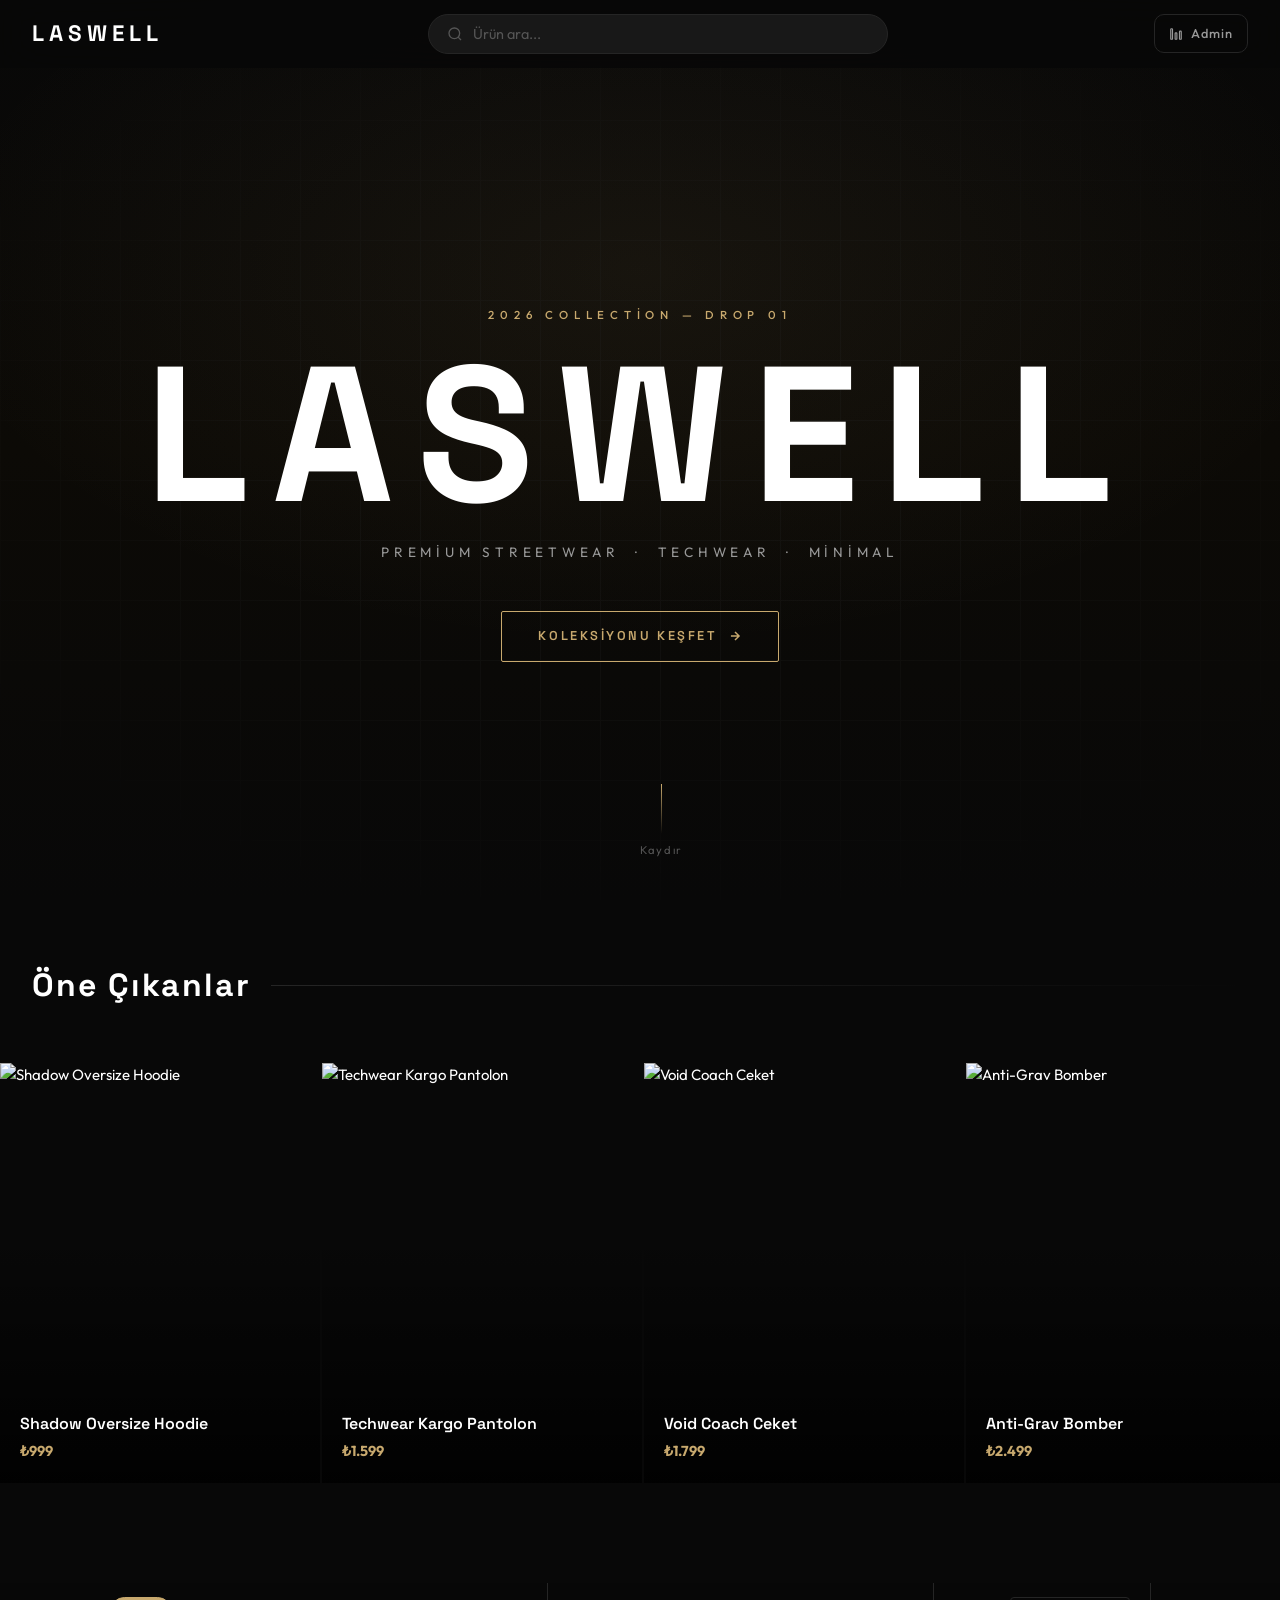
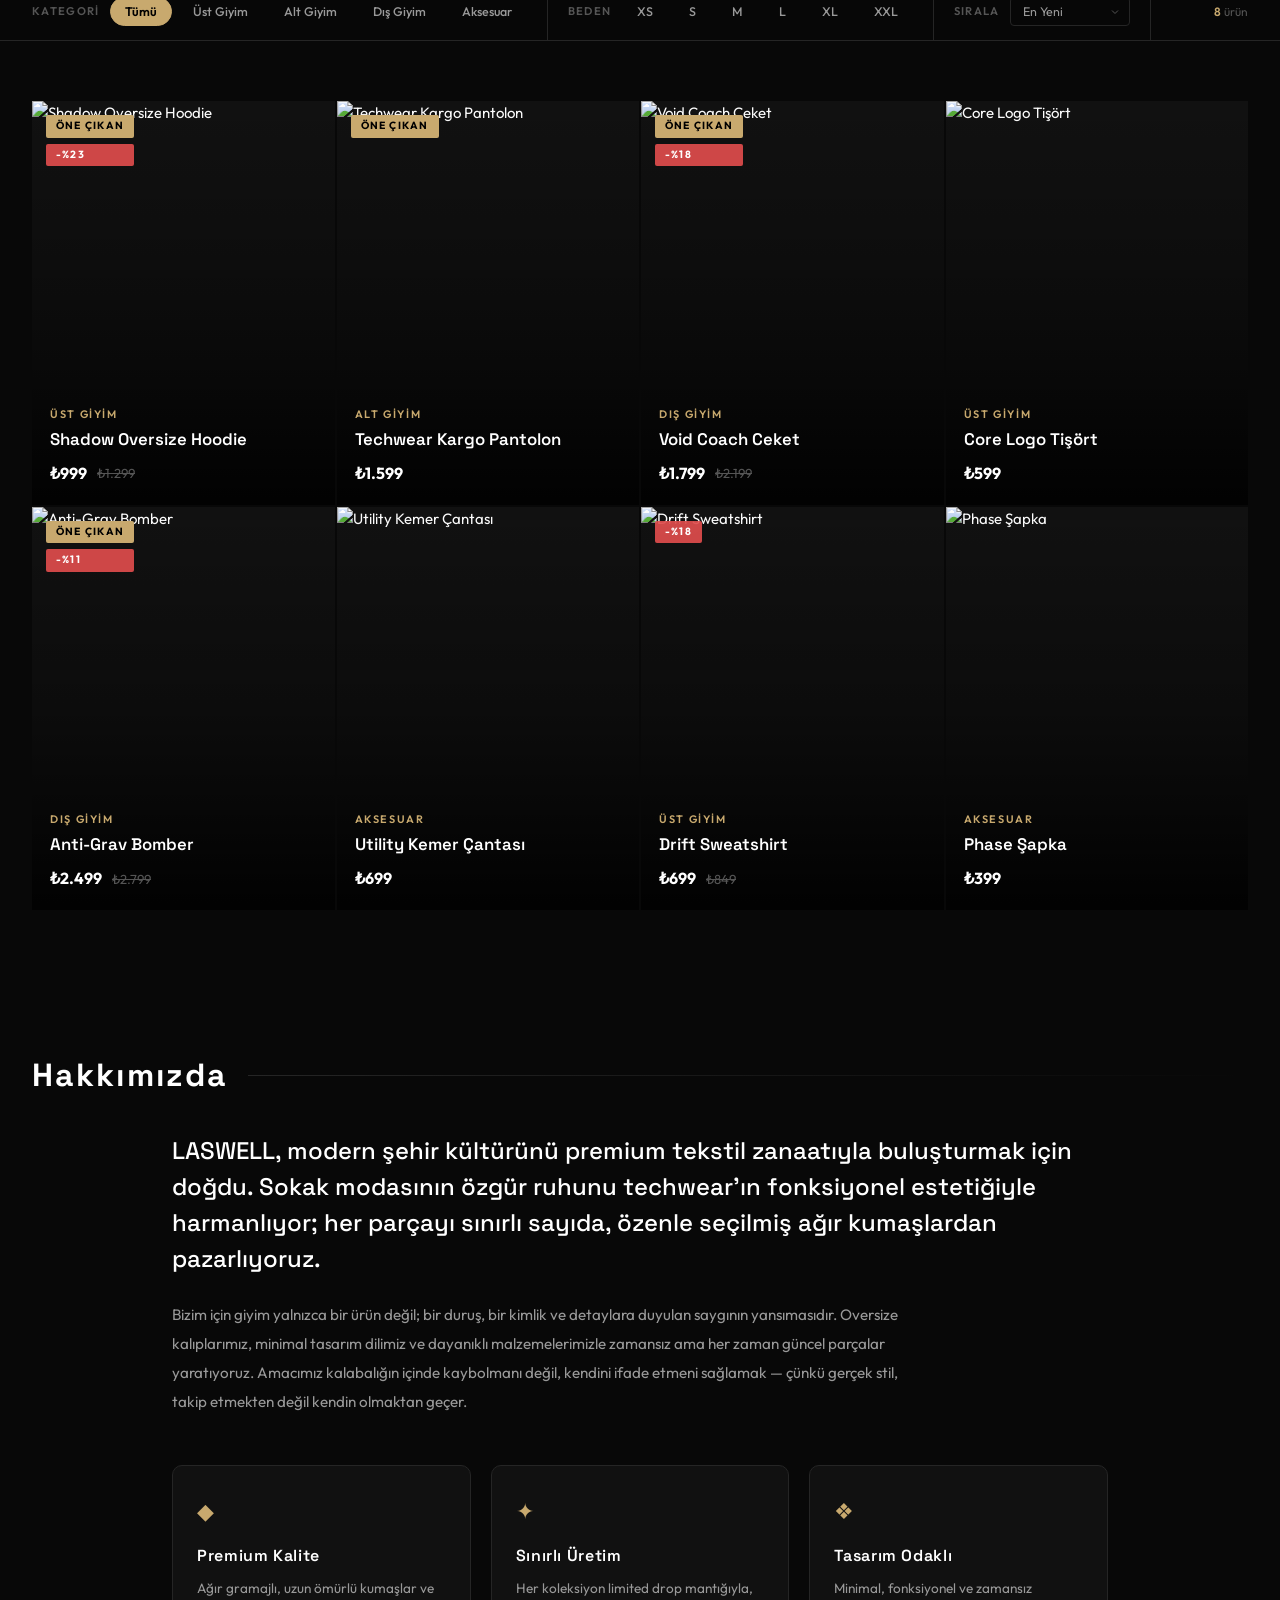
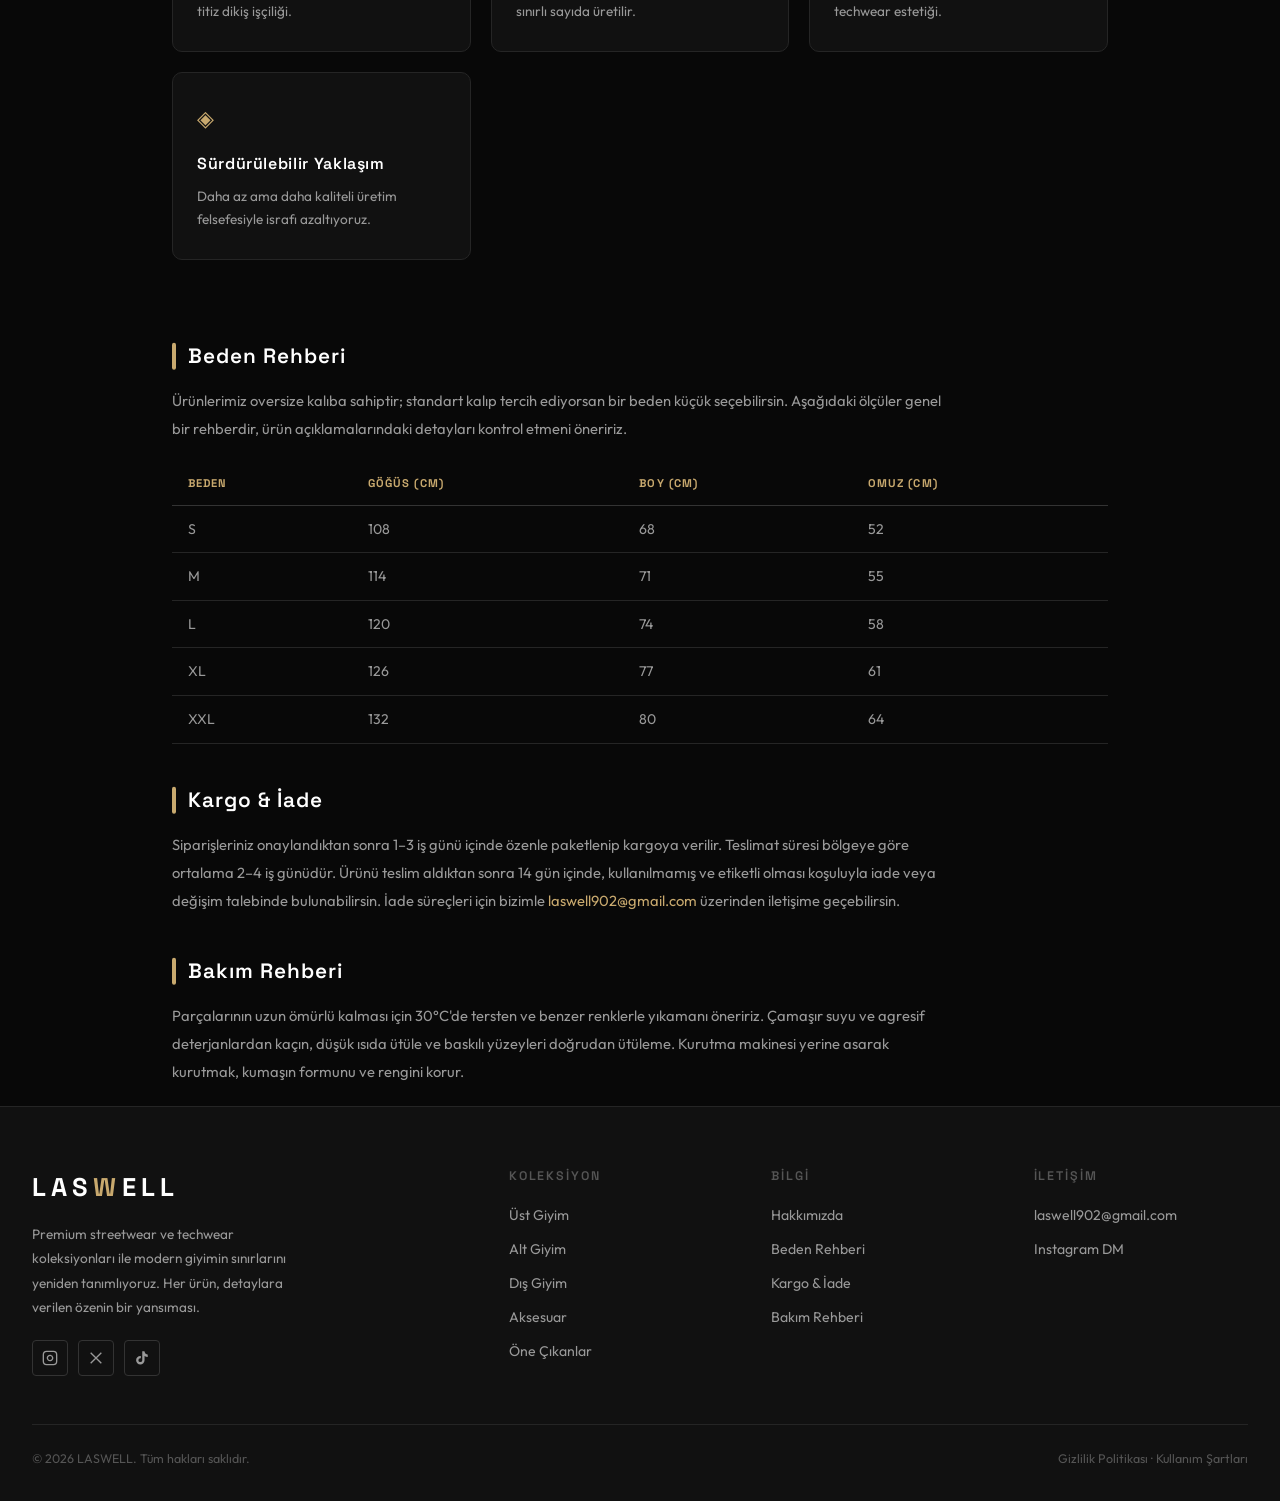
==== commit a6b332c6: "Hakkimizda metninde uretiyoruz ifadesini pazarliyoruz ile degistir Co-authored-by: Cursor <cursorage" ====
--- a/index.html
+++ b/index.html
@@ -205,7 +205,7 @@
       <p class="about-lead reveal">
         LASWELL, modern şehir kültürünü premium tekstil zanaatıyla buluşturmak için doğdu.
         Sokak modasının özgür ruhunu techwear'ın fonksiyonel estetiğiyle harmanlıyor;
-        her parçayı sınırlı sayıda, özenle seçilmiş ağır kumaşlardan üretiyoruz.
+        her parçayı sınırlı sayıda, özenle seçilmiş ağır kumaşlardan pazarlıyoruz.
       </p>
       <p class="about-text reveal">
         Bizim için giyim yalnızca bir ürün değil; bir duruş, bir kimlik ve detaylara duyulan
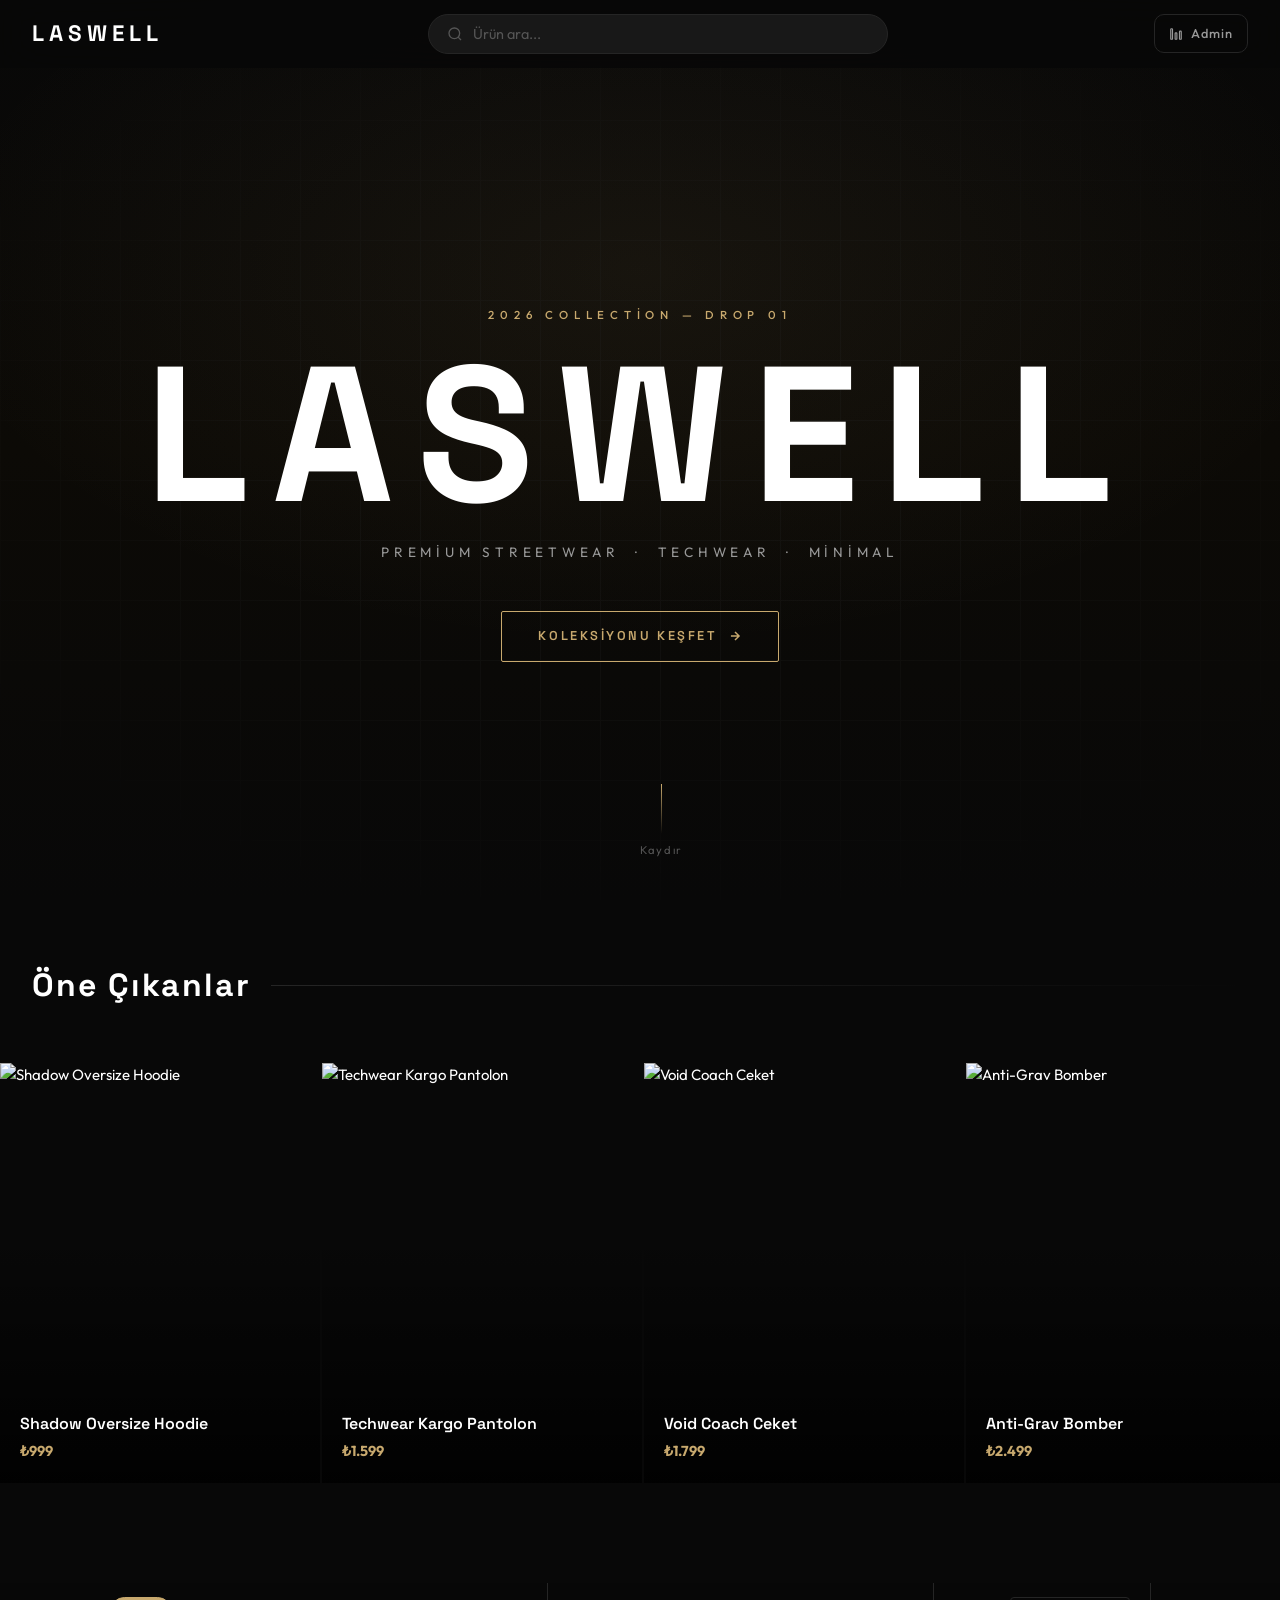
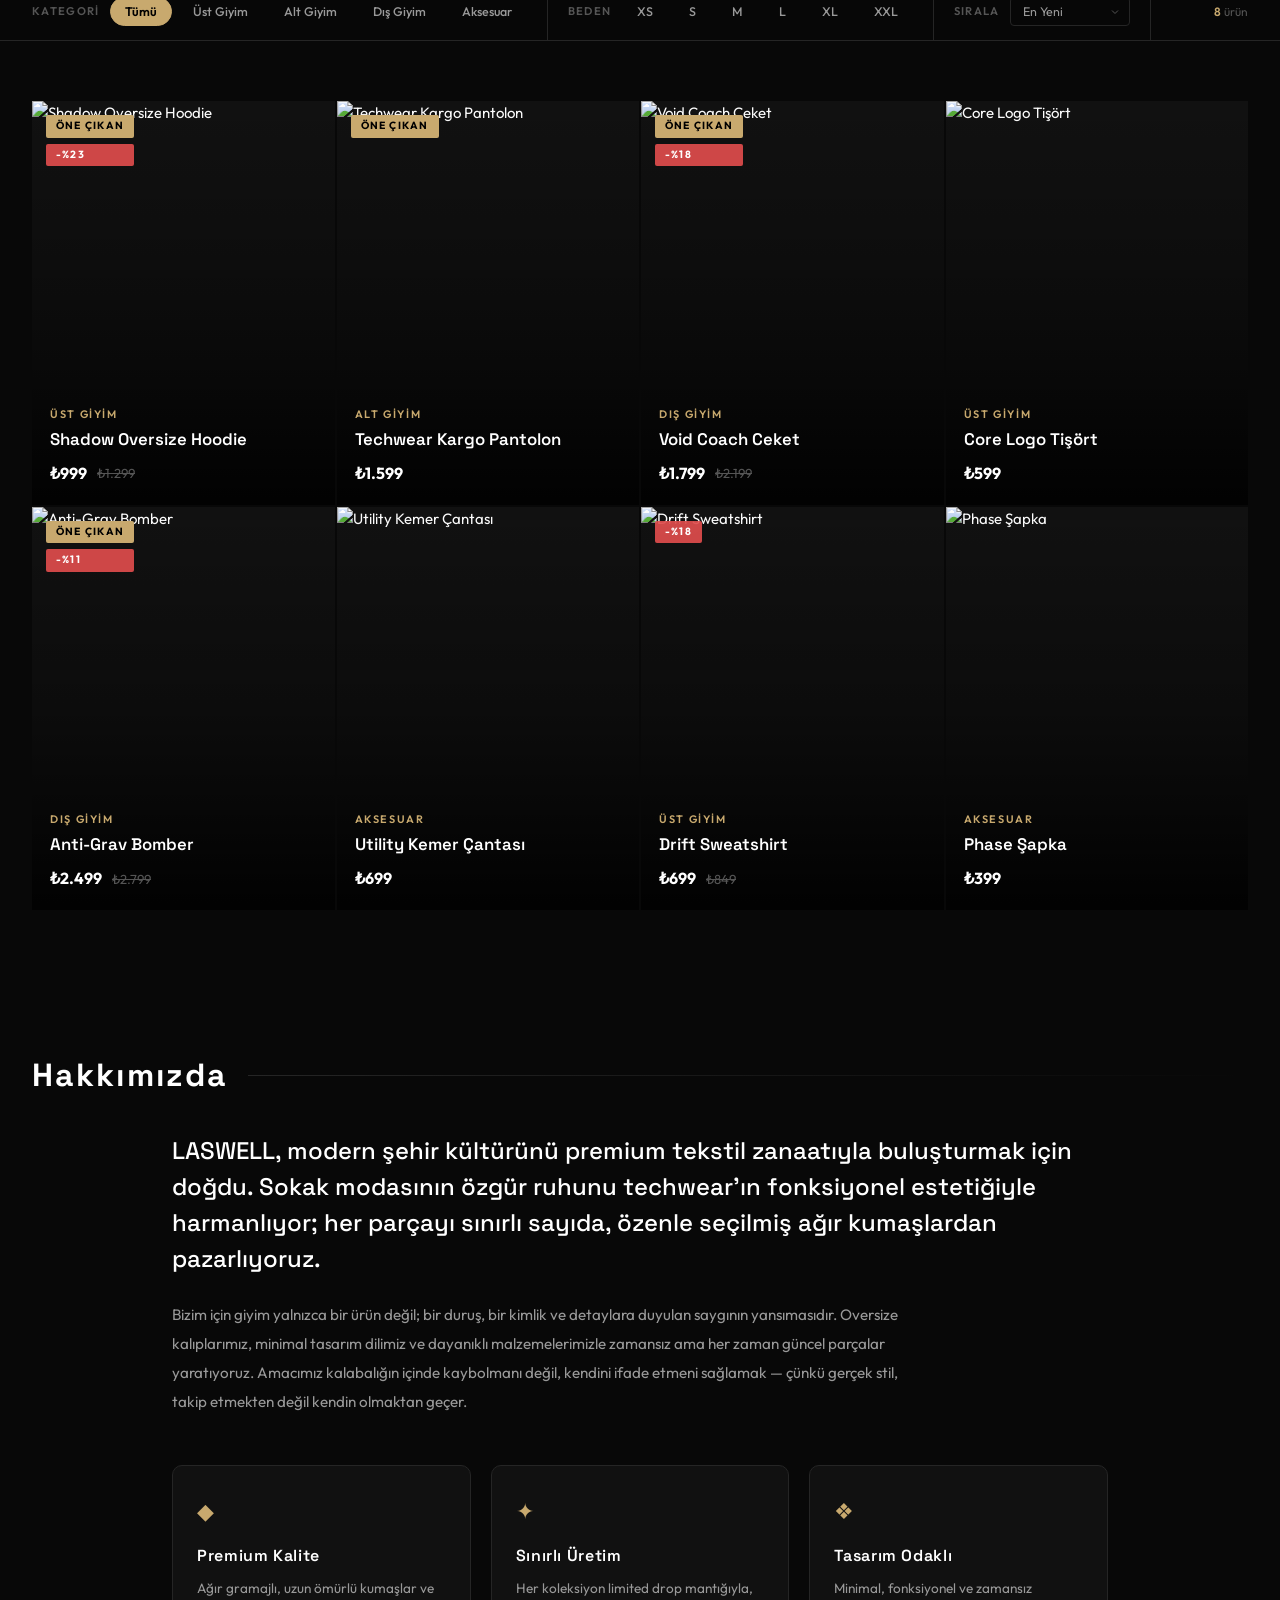
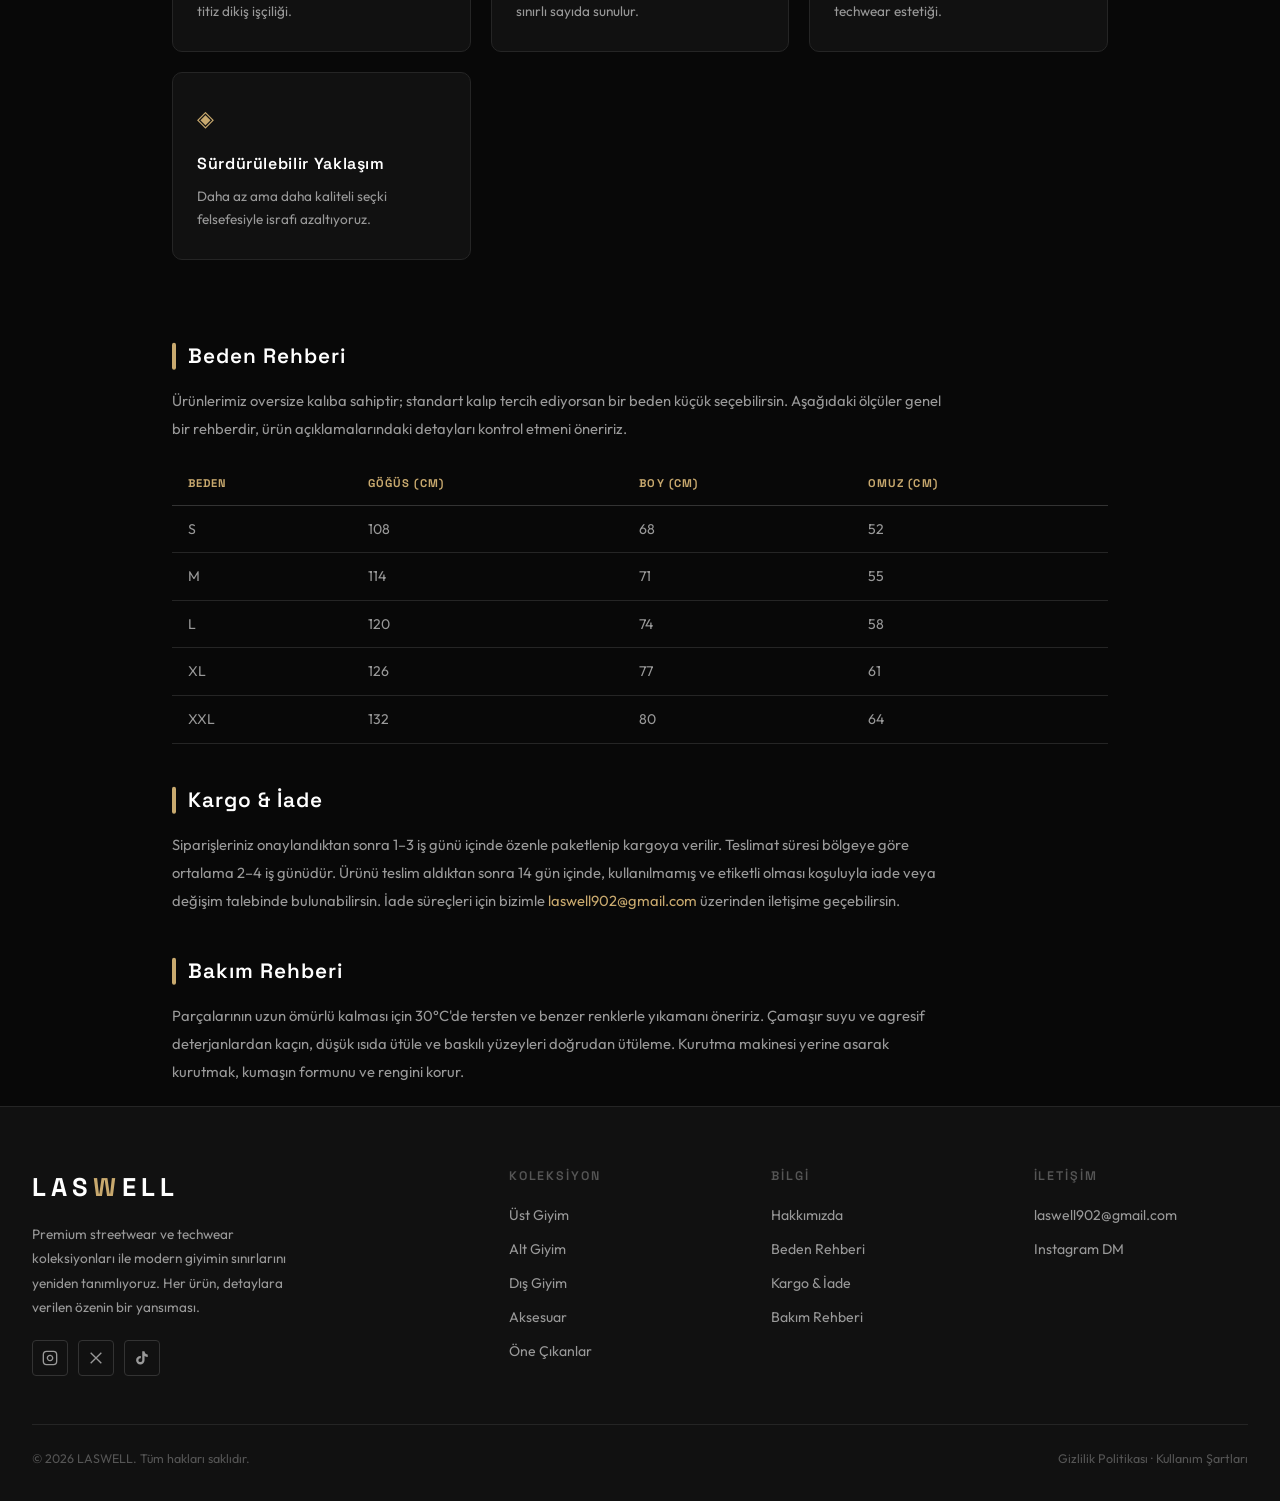
==== commit 80e1d106: "Hakkimizda metnindeki uretim ifadelerini pazarlama odakli hale getir Co-authored-by: Cursor <cursora" ====
--- a/index.html
+++ b/index.html
@@ -224,7 +224,7 @@
         <div class="about-card reveal">
           <div class="about-card-icon">✦</div>
           <h4>Sınırlı Üretim</h4>
-          <p>Her koleksiyon limited drop mantığıyla, sınırlı sayıda üretilir.</p>
+          <p>Her koleksiyon limited drop mantığıyla, sınırlı sayıda sunulur.</p>
         </div>
         <div class="about-card reveal">
           <div class="about-card-icon">❖</div>
@@ -234,7 +234,7 @@
         <div class="about-card reveal">
           <div class="about-card-icon">◈</div>
           <h4>Sürdürülebilir Yaklaşım</h4>
-          <p>Daha az ama daha kaliteli üretim felsefesiyle israfı azaltıyoruz.</p>
+          <p>Daha az ama daha kaliteli seçki felsefesiyle israfı azaltıyoruz.</p>
         </div>
       </div>
     </div>
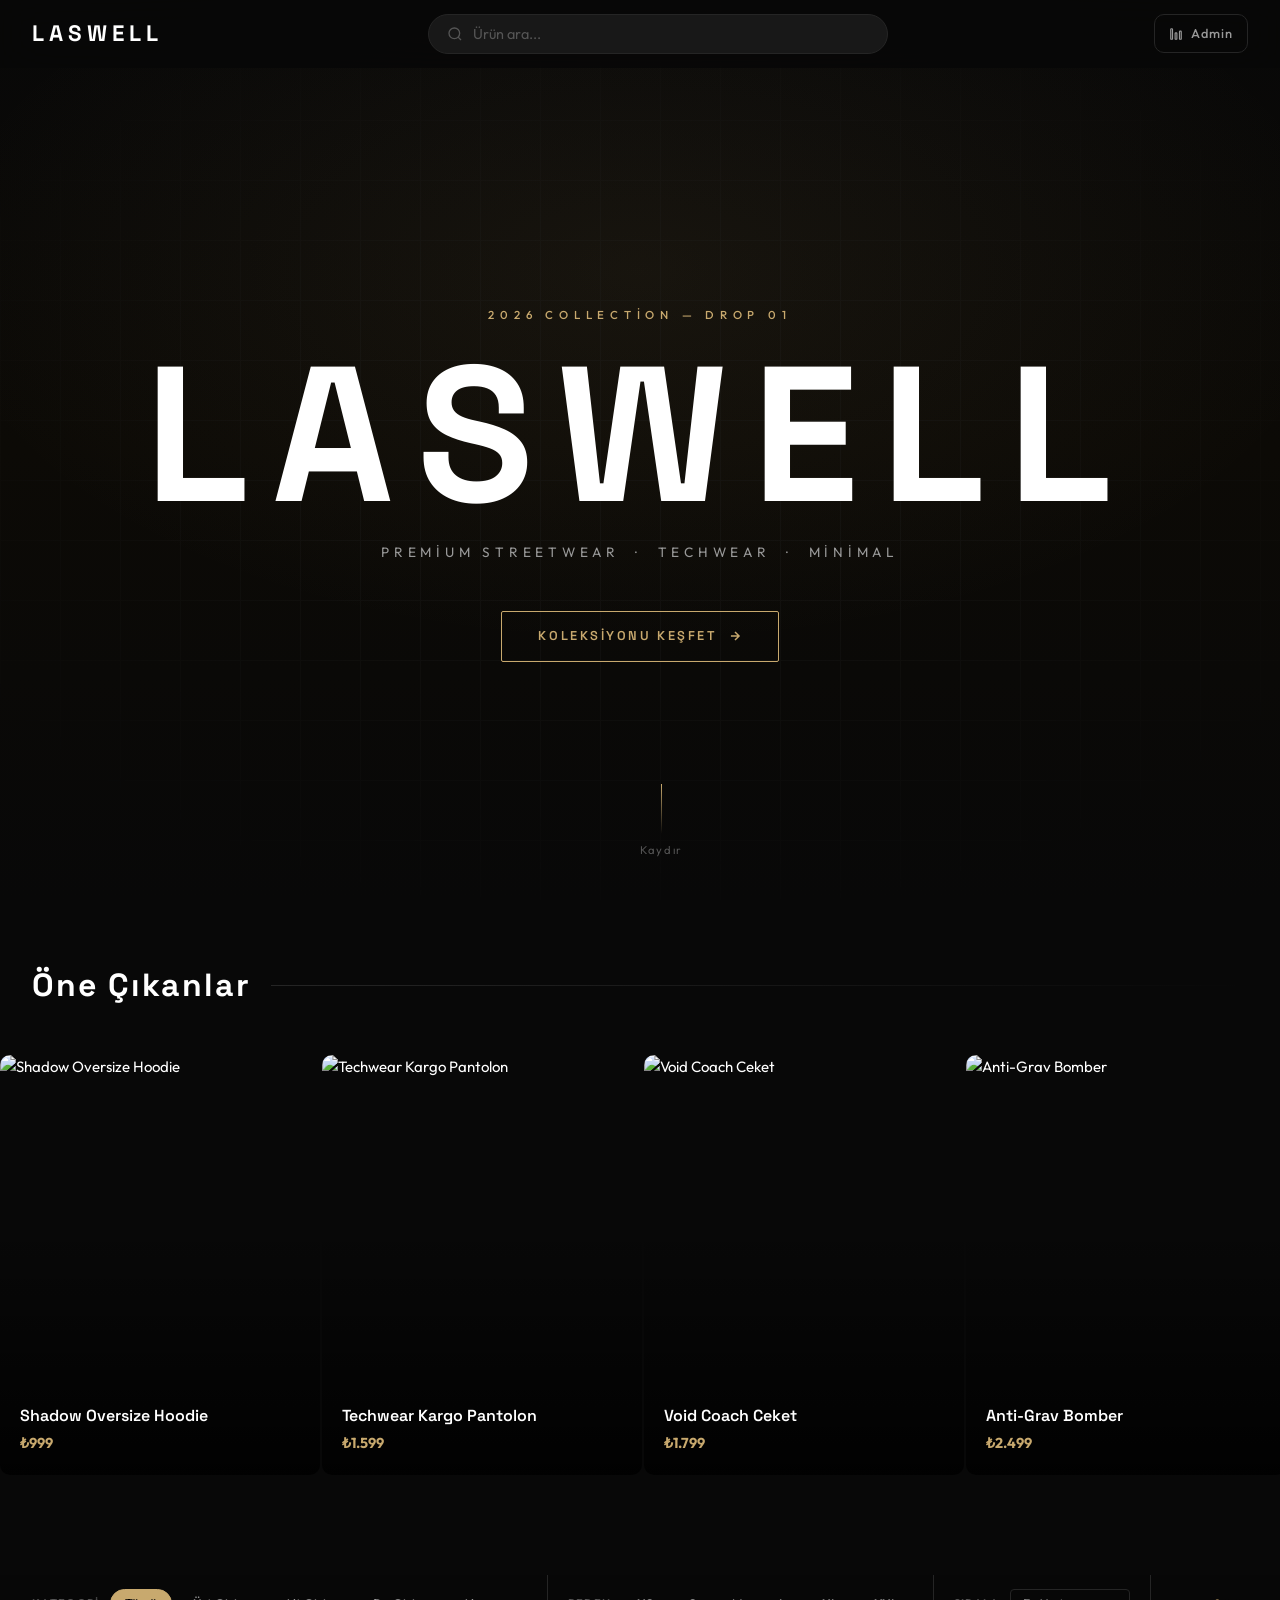
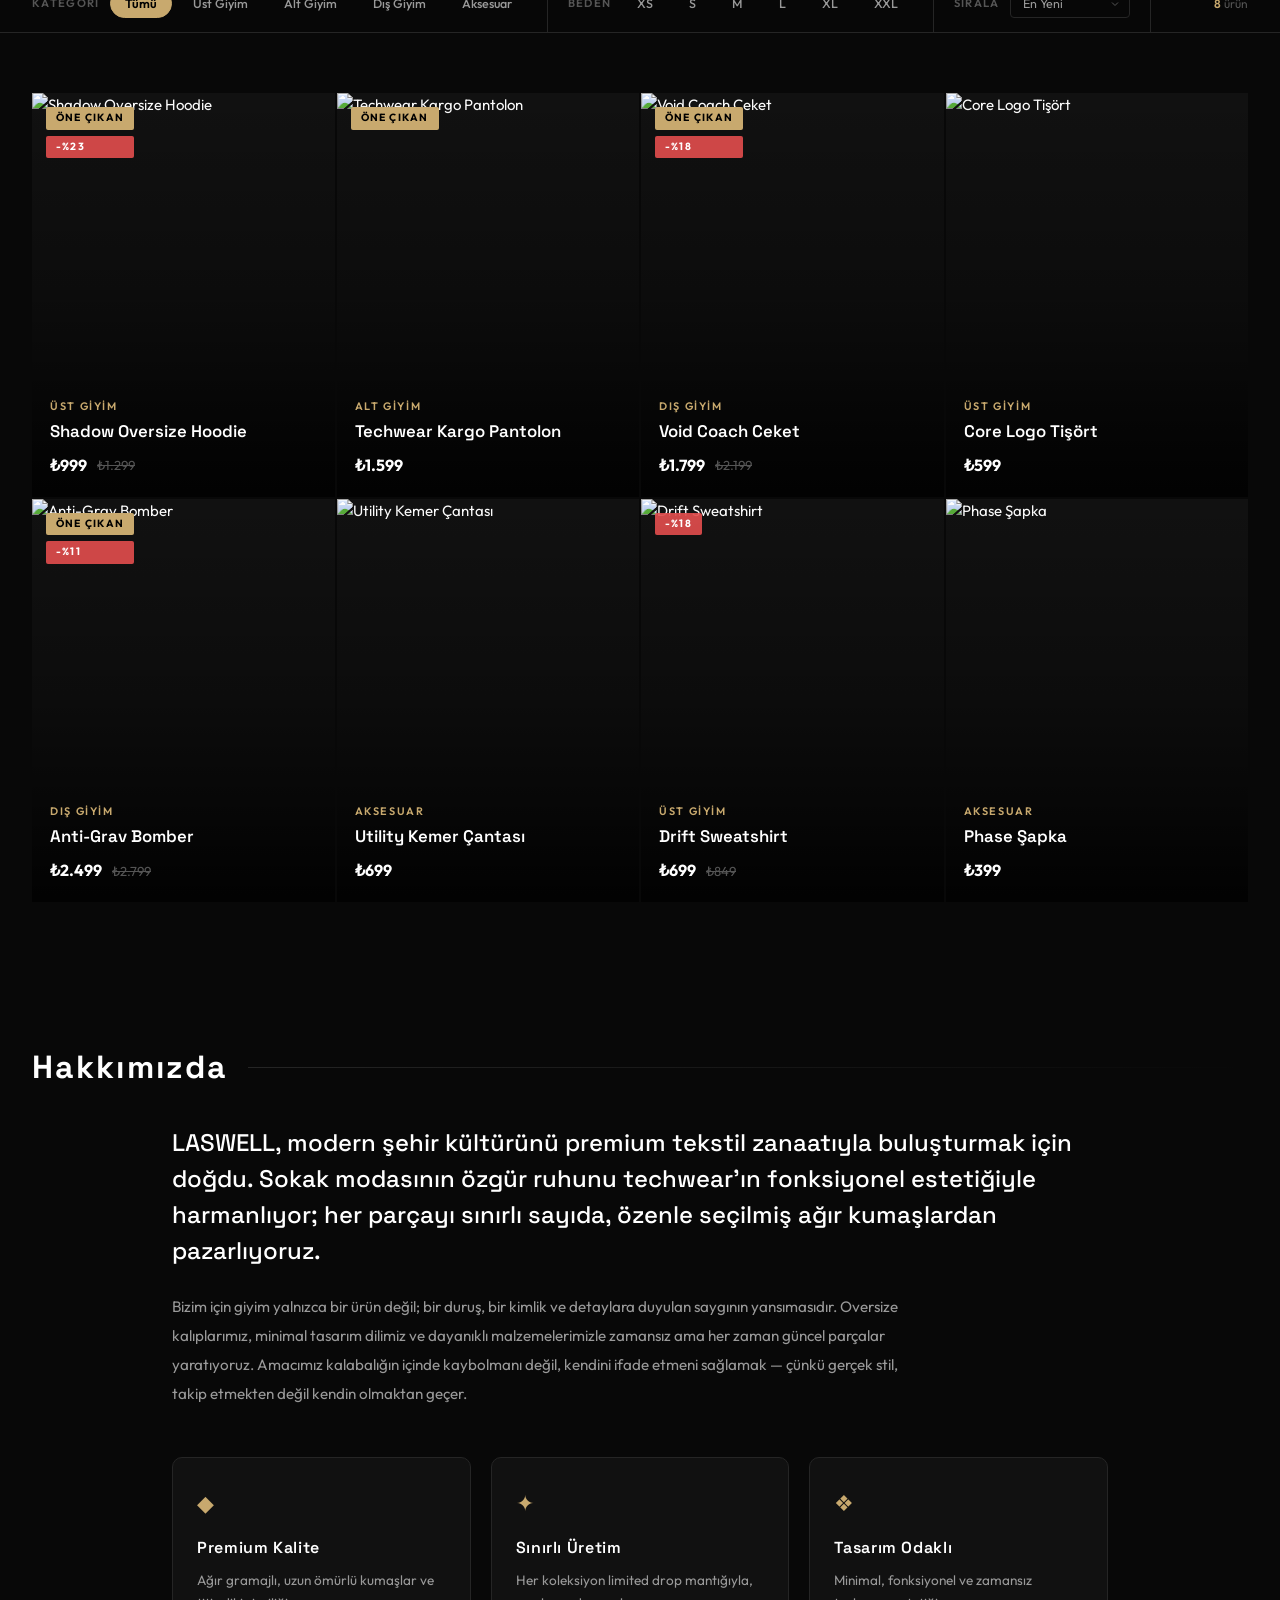
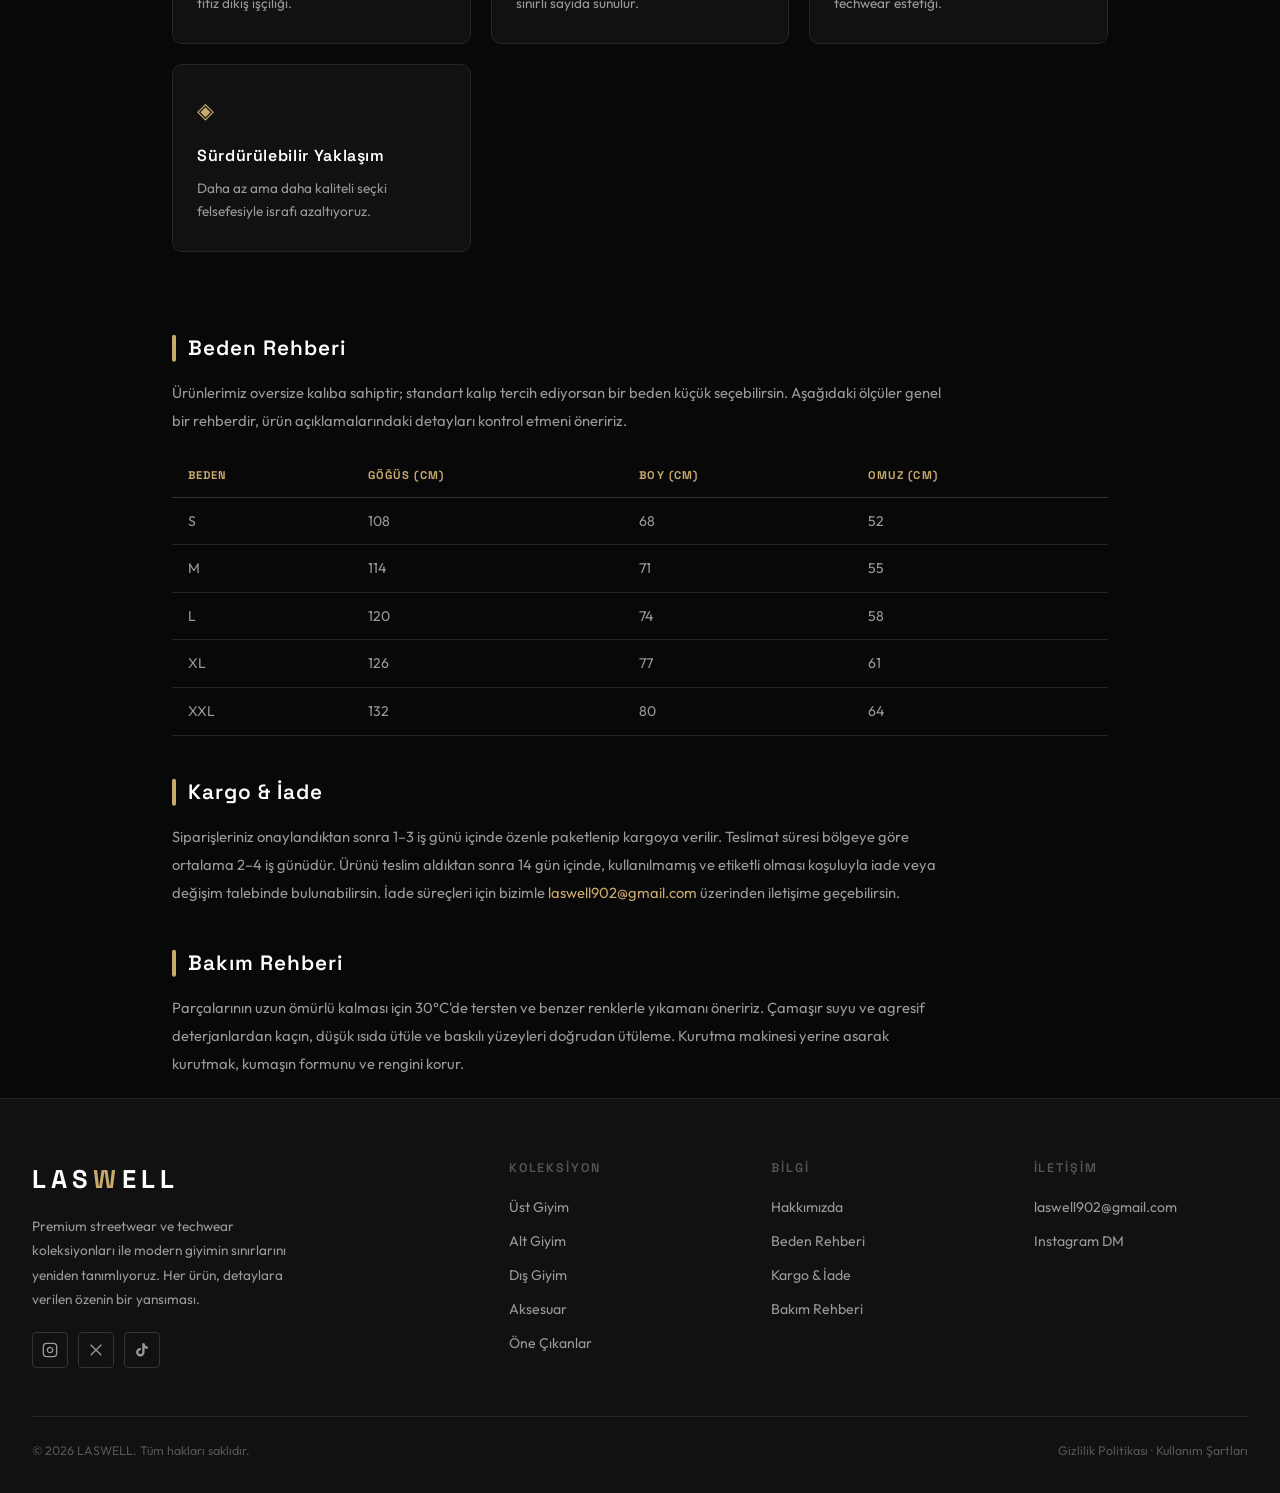
==== commit 1803e4d5: "Mobil UX: one cikanlar manuel kaydirma, modalda tam ekran gorsel ve ustte arama cubugu Co-authored-b" ====
--- a/index.html
+++ b/index.html
@@ -81,10 +81,22 @@
       <h2>Öne Çıkanlar</h2>
       <div class="section-title-line"></div>
     </div>
-    <div class="featured-track-wrapper">
-      <div class="featured-track" id="featured-track">
-        <!-- populated by JS -->
-      </div>
+    <div class="featured-carousel">
+      <button type="button" class="featured-nav featured-nav-prev" id="featured-prev" aria-label="Önceki ürünler">
+        <svg width="18" height="18" viewBox="0 0 24 24" fill="none" stroke="currentColor" stroke-width="2.5">
+          <path d="M15 18l-6-6 6-6"/>
+        </svg>
+      </button>
+      <div class="featured-scroll" id="featured-scroll">
+        <div class="featured-track" id="featured-track">
+          <!-- populated by JS -->
+        </div>
+      </div>
+      <button type="button" class="featured-nav featured-nav-next" id="featured-next" aria-label="Sonraki ürünler">
+        <svg width="18" height="18" viewBox="0 0 24 24" fill="none" stroke="currentColor" stroke-width="2.5">
+          <path d="M9 18l6-6-6-6"/>
+        </svg>
+      </button>
     </div>
   </section>
 
--- a/css/styles.css
+++ b/css/styles.css
@@ -33,7 +33,11 @@
 
 /* ── Reset ──────────────────────────────────────────────────── */
 *, *::before, *::after { box-sizing: border-box; margin: 0; padding: 0; }
-html { scroll-behavior: smooth; }
+html {
+  scroll-behavior: smooth;
+  overflow-x: hidden;
+  -webkit-text-size-adjust: 100%;
+}
 body {
   background: var(--bg);
   color: var(--text-1);
@@ -41,6 +45,7 @@
   font-size: 15px;
   line-height: 1.6;
   overflow-x: hidden;
+  width: 100%;
   -webkit-font-smoothing: antialiased;
 }
 a { color: inherit; text-decoration: none; }
@@ -280,7 +285,9 @@
 /* ── Hero ───────────────────────────────────────────────────── */
 #hero {
   position: relative;
-  height: 100vh; min-height: 600px;
+  height: 100vh;
+  height: 100svh;
+  min-height: 600px;
   display: flex; align-items: center; justify-content: center;
   overflow: hidden;
   padding-top: var(--nav-h);
@@ -670,6 +677,14 @@
 }
 #product-modal.open { opacity: 1; visibility: visible; }
 
+/* Modal açıkken navbar (arama) üstte kalsın */
+body.modal-open #navbar {
+  z-index: 2500;
+  border-bottom-color: var(--border);
+  background: rgba(8,8,8,0.97);
+}
+body.modal-open .search-suggestions { z-index: 2600; }
+
 .modal-backdrop {
   position: absolute; inset: 0;
   background: rgba(0,0,0,0.85);
@@ -874,18 +889,56 @@
   padding: 0 0 80px;
   overflow: hidden;
 }
-.featured-track-wrapper {
-  overflow: hidden;
-  padding: 20px 0;
-}
+.featured-carousel {
+  position: relative;
+  padding: 12px 0 20px;
+}
+.featured-scroll {
+  overflow-x: auto;
+  overflow-y: hidden;
+  scroll-snap-type: x mandatory;
+  scroll-behavior: smooth;
+  -webkit-overflow-scrolling: touch;
+  scrollbar-width: none;
+  overscroll-behavior-x: contain;
+}
+.featured-scroll::-webkit-scrollbar { display: none; }
 .featured-track {
   display: flex;
+  gap: 12px;
+  width: max-content;
+  padding: 0 48px;
+}
+.featured-track.auto-scroll {
   gap: 2px;
+  padding: 0;
   animation: trackScroll 30s linear infinite;
-  width: max-content;
-}
-.featured-track:hover { animation-play-state: paused; }
+}
+.featured-track.auto-scroll:hover { animation-play-state: paused; }
 @keyframes trackScroll { from{ transform:translateX(0) } to{ transform:translateX(-50%) } }
+
+.featured-nav {
+  position: absolute;
+  top: 50%;
+  transform: translateY(-50%);
+  z-index: 10;
+  width: 42px;
+  height: 42px;
+  border-radius: 50%;
+  background: rgba(8,8,8,0.85);
+  border: 1px solid var(--border-light);
+  color: var(--text-1);
+  display: flex;
+  align-items: center;
+  justify-content: center;
+  backdrop-filter: blur(10px);
+  -webkit-backdrop-filter: blur(10px);
+  transition: background var(--t), border-color var(--t), transform var(--t);
+  box-shadow: 0 4px 20px rgba(0,0,0,0.45);
+}
+.featured-nav:active { transform: translateY(-50%) scale(0.94); }
+.featured-nav-prev { left: 8px; }
+.featured-nav-next { right: 8px; }
 
 .featured-card {
   position: relative;
@@ -893,9 +946,18 @@
   overflow: hidden;
   flex-shrink: 0;
   cursor: pointer;
+  scroll-snap-align: center;
+  scroll-snap-stop: always;
+  border-radius: var(--r-md);
 }
 .featured-card .card-img { position: absolute; inset: 0; }
-.featured-card:hover .card-img { transform: scale(1.06); }
+.featured-card .card-img img {
+  width: 100%;
+  height: 100%;
+  object-fit: cover;
+}
+.featured-card:hover .card-img img { transform: scale(1.06); }
+.featured-card .card-img img { transition: transform 0.6s var(--ease); }
 .featured-card-overlay {
   position: absolute; inset: 0;
   background: linear-gradient(to top, rgba(0,0,0,0.85) 0%, transparent 60%);
@@ -909,6 +971,23 @@
   margin-bottom: 4px;
 }
 .featured-card-price { font-size: 0.9rem; color: var(--accent); font-weight: 700; }
+
+@media (min-width: 769px) {
+  .featured-scroll { overflow: hidden; }
+  .featured-nav { display: none; }
+  .featured-track:not(.auto-scroll) { padding: 0 16px; }
+}
+
+@media (max-width: 1024px) and (min-width: 769px) {
+  .modal-box {
+    grid-template-columns: 1fr;
+    max-height: 90vh;
+    overflow-y: auto;
+    -webkit-overflow-scrolling: touch;
+  }
+  .modal-image { height: 360px; flex-shrink: 0; }
+  .modal-details { overflow-y: visible; }
+}
 
 /* ── Section Title ───────────────────────────────────────────── */
 .section-title {
@@ -1104,61 +1183,109 @@
 }
 .reveal.in-view { opacity: 1; transform: translateY(0); }
 
-/* Touch devices — show card actions without hover */
+/* Touch devices — karta dokununca modal açılır, hover butonları gizli */
 @media (hover: none) and (pointer: coarse) {
-  .product-card .card-hover-actions {
-    transform: translateY(0);
-    position: relative;
-    background: linear-gradient(to top, rgba(0,0,0,0.95), transparent);
-    padding-top: 40px;
-    margin-top: -60px;
-  }
-  .product-card:hover .card-overlay-hover { opacity: 0; }
-  .card-info { padding-bottom: 8px; }
+  .product-card .card-hover-actions { display: none; }
+  .product-card .card-overlay-hover { display: none; }
+  .product-card .card-info { transform: none; }
 }
 
 @media (max-width: 1024px) {
   .footer-grid { grid-template-columns: 1fr 1fr; gap: 32px; }
-  .modal-box {
-    grid-template-columns: 1fr;
-    grid-template-rows: auto 1fr;
-    max-height: 85vh;
+}
+
+@media (max-width: 768px) {
+  /* Öne çıkanlar: manuel kaydırma */
+  .featured-scroll { overflow-x: auto; }
+  .featured-track { padding: 0 52px; gap: 10px; }
+  .featured-track.auto-scroll { animation: none; }
+  .featured-card { width: 72vw; max-width: 300px; height: auto; aspect-ratio: 3/4; }
+  .featured-nav { display: flex; }
+
+  /* Modal: navbar altında, görsel tam genişlik */
+  body.modal-open #product-modal {
+    top: var(--nav-h);
+    bottom: 0;
+    height: auto;
+    padding: 0;
+    align-items: stretch;
+    justify-content: stretch;
+  }
+  body.modal-open .modal-backdrop {
+    top: var(--nav-h);
+  }
+  #product-modal .modal-box {
+    max-width: 100%;
+    max-height: none;
+    height: 100%;
+    border-radius: 0;
+    border: none;
+    border-top: 1px solid var(--border);
+    display: flex;
+    flex-direction: column;
+    overflow: hidden;
+    transform: none;
+  }
+  #product-modal.open .modal-box { transform: none; }
+  .modal-image {
+    width: 100%;
+    flex: 0 0 auto;
+    height: min(52svh, 420px);
+    min-height: 240px;
+    background: #000;
+    display: flex;
+    align-items: center;
+    justify-content: center;
+    overflow: hidden;
+  }
+  .modal-image img {
+    width: 100%;
+    height: 100%;
+    object-fit: contain;
+    object-position: center;
+  }
+  .modal-image:hover img { transform: none; }
+  .modal-details {
+    flex: 1;
+    min-height: 0;
     overflow-y: auto;
     -webkit-overflow-scrolling: touch;
-  }
-  .modal-image { height: 300px; flex-shrink: 0; }
-  .modal-details { overflow-y: visible; }
-}
-@media (max-width: 768px) {
+    overscroll-behavior: contain;
+    padding: 20px 16px calc(24px + env(safe-area-inset-bottom));
+  }
+  .modal-close {
+    top: 12px;
+    right: 12px;
+    width: 40px;
+    height: 40px;
+    background: rgba(0,0,0,0.65);
+  }
+
   #navbar {
-    padding: max(10px, env(safe-area-inset-top)) 12px 10px;
-    gap: 8px;
-    height: auto;
-    min-height: var(--nav-h);
-    flex-wrap: wrap;
-    padding-top: 10px;
-    padding-bottom: 10px;
+    padding: 0 12px;
+    gap: 10px;
+    height: var(--nav-h);
+    flex-wrap: nowrap;
   }
   .nav-logo {
-    font-size: 1.1rem;
-    letter-spacing: 0.16em;
-    order: 1;
-  }
-  .nav-actions {
-    order: 2;
-    margin-left: auto;
+    font-size: 1.15rem;
+    letter-spacing: 0.14em;
+    flex-shrink: 0;
   }
   .nav-search {
-    order: 3;
-    flex: 1 1 100%;
+    flex: 1 1 auto;
+    min-width: 0;
     max-width: none;
-    margin: 4px 0 0;
-  }
+    margin: 0;
+  }
+  .nav-search-inner { padding: 0 12px; }
+  #search-input { font-size: 16px; padding: 8px 0; }
+  .nav-actions { flex-shrink: 0; }
   .nav-btn-label span { display: none; }
-  .nav-btn-label { padding: 8px 10px; }
-  #filter-bar { padding: 0 12px; top: 112px; }
-  #products { padding: 40px 12px 60px; }
-  #products-grid { grid-template-columns: repeat(2, 1fr); gap: 1px; }
+  .nav-btn-label { padding: 9px 11px; }
+  #filter-bar { padding: 0 12px; }
+  #products { padding: 32px 12px 60px; }
+  #products-grid { grid-template-columns: repeat(2, 1fr); gap: 6px; }
   .section-title { padding: 40px 16px 24px; }
   .about-wrap { padding: 0 16px 32px; }
   #info-sections { padding: 32px 16px 16px; gap: 32px; }
@@ -1168,28 +1295,61 @@
   .hero-subtitle { letter-spacing: 0.15em; font-size: 0.72rem; padding: 0 16px; }
   .hero-eyebrow { letter-spacing: 0.3em; font-size: 0.65rem; }
   .hero-cta { margin-top: 32px; padding: 12px 24px; font-size: 0.72rem; }
-  .featured-card { width: 260px; height: 340px; }
-  .card-name { font-size: 0.92rem; }
-  .card-info { padding: 16px 14px 14px; }
   .filter-results-count { display: none; }
-  .modal-details { padding: 24px 20px; }
-  .modal-name { font-size: 1.3rem; }
-  .modal-price-current { font-size: 1.3rem; }
+  .modal-name { font-size: 1.25rem; line-height: 1.25; }
+  .modal-price-current { font-size: 1.25rem; }
+  .modal-desc { font-size: 0.88rem; }
   #toast-container { left: 16px; right: 16px; bottom: 16px; }
   .toast { min-width: 0; width: 100%; }
+
+  /* Ürün kartları: mobilde yazılar her zaman tam görünsün */
+  .product-card {
+    aspect-ratio: auto;
+    height: auto;
+    opacity: 1;
+    transform: none;
+    display: flex;
+    flex-direction: column;
+  }
+  .product-card .card-img {
+    position: relative;
+    inset: auto;
+    width: 100%;
+    aspect-ratio: 3/4;
+    flex-shrink: 0;
+  }
+  .product-card .card-img img {
+    position: absolute;
+    inset: 0;
+    width: 100%;
+    height: 100%;
+    object-fit: cover;
+  }
+  .product-card .card-overlay,
+  .product-card .card-overlay-hover { display: none; }
+  .card-info {
+    position: relative;
+    inset: auto;
+    padding: 12px 12px 16px;
+    transform: none;
+    background: var(--surface);
+  }
+  .card-name { font-size: 0.9rem; line-height: 1.3; }
+  .card-category { font-size: 0.62rem; }
+  .card-price-current { font-size: 0.95rem; }
 }
 @media (max-width: 480px) {
-  :root { --nav-h: 60px; }
-  #products-grid { grid-template-columns: 1fr; }
+  :root { --nav-h: 62px; }
+  #products-grid { grid-template-columns: 1fr; gap: 10px; }
   .hero-title { font-size: clamp(3rem, 18vw, 4.5rem); letter-spacing: 0.08em; }
-  #hero { min-height: 520px; }
-  .hero-scroll-indicator { bottom: 24px; }
+  #hero { min-height: 480px; }
+  .hero-scroll-indicator { bottom: 20px; }
   #cart-sidebar { width: 100%; }
-  .modal-box { max-height: 95vh; border-radius: var(--r-md); }
-  .modal-image { height: 240px; }
-  #product-modal { padding: 12px; align-items: flex-end; }
-  #product-modal.open .modal-box { border-bottom-left-radius: 0; border-bottom-right-radius: 0; }
-  .featured-card { width: 220px; height: 300px; }
+  .featured-card { width: 78vw; max-width: 280px; }
+  .featured-nav { width: 38px; height: 38px; }
+  .featured-nav-prev { left: 4px; }
+  .featured-nav-next { right: 4px; }
+  .modal-image { height: min(48svh, 380px); }
   .filter-section { padding-right: 12px; margin-right: 12px; }
   .filter-pill { padding: 5px 10px; font-size: 0.72rem; }
   .card-badges { top: 10px; left: 10px; }
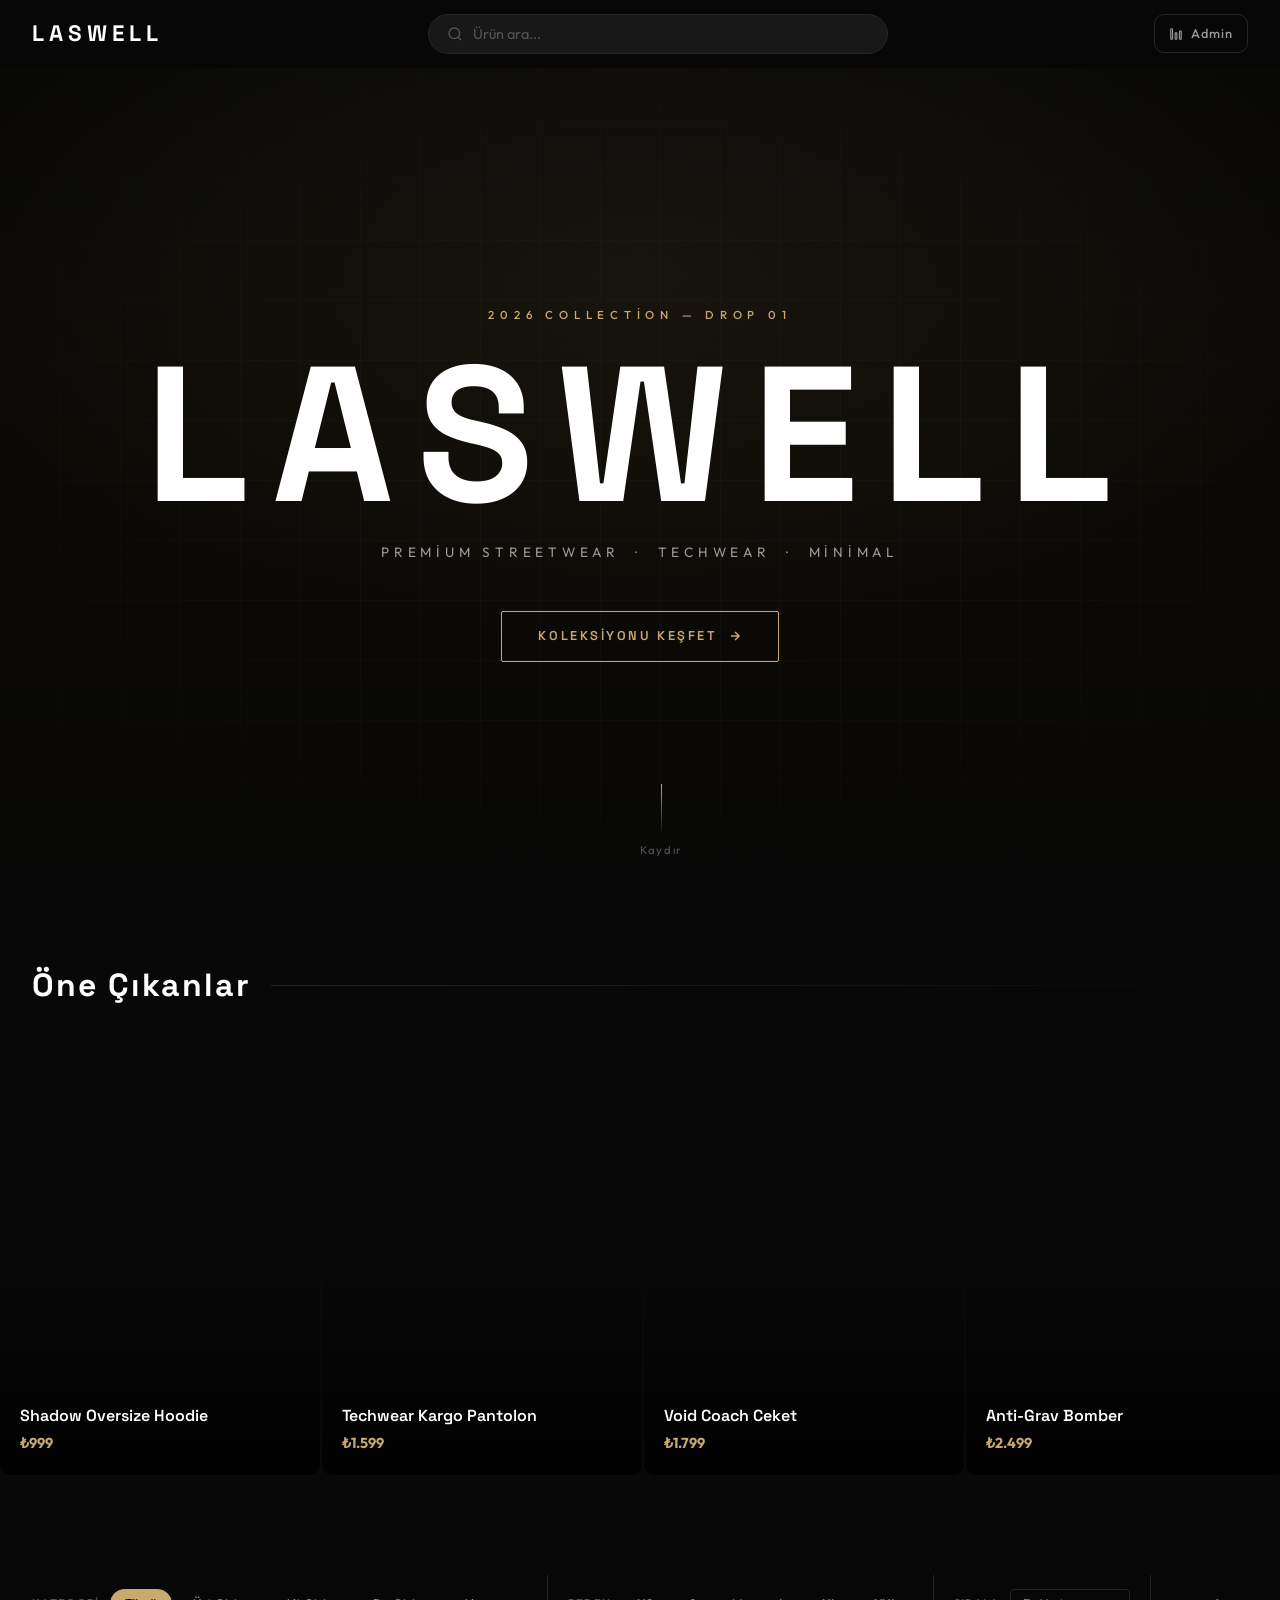
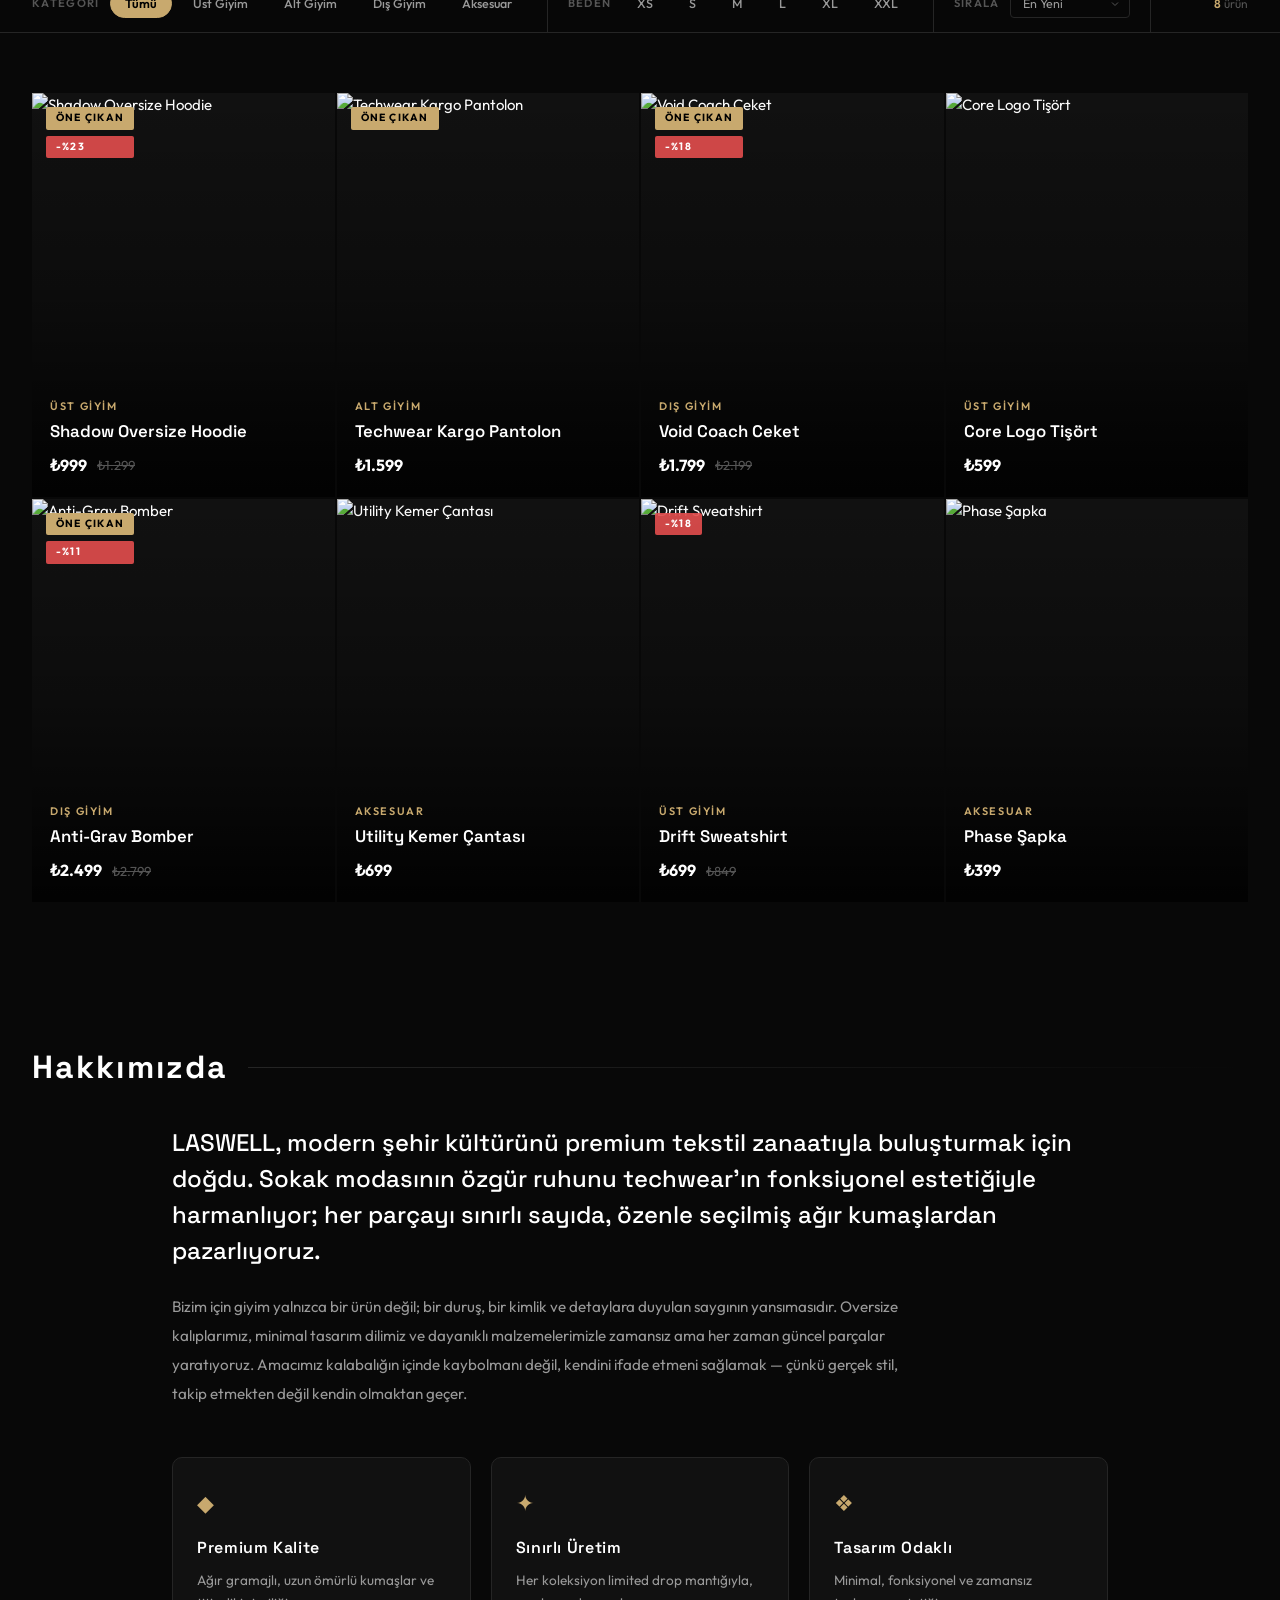
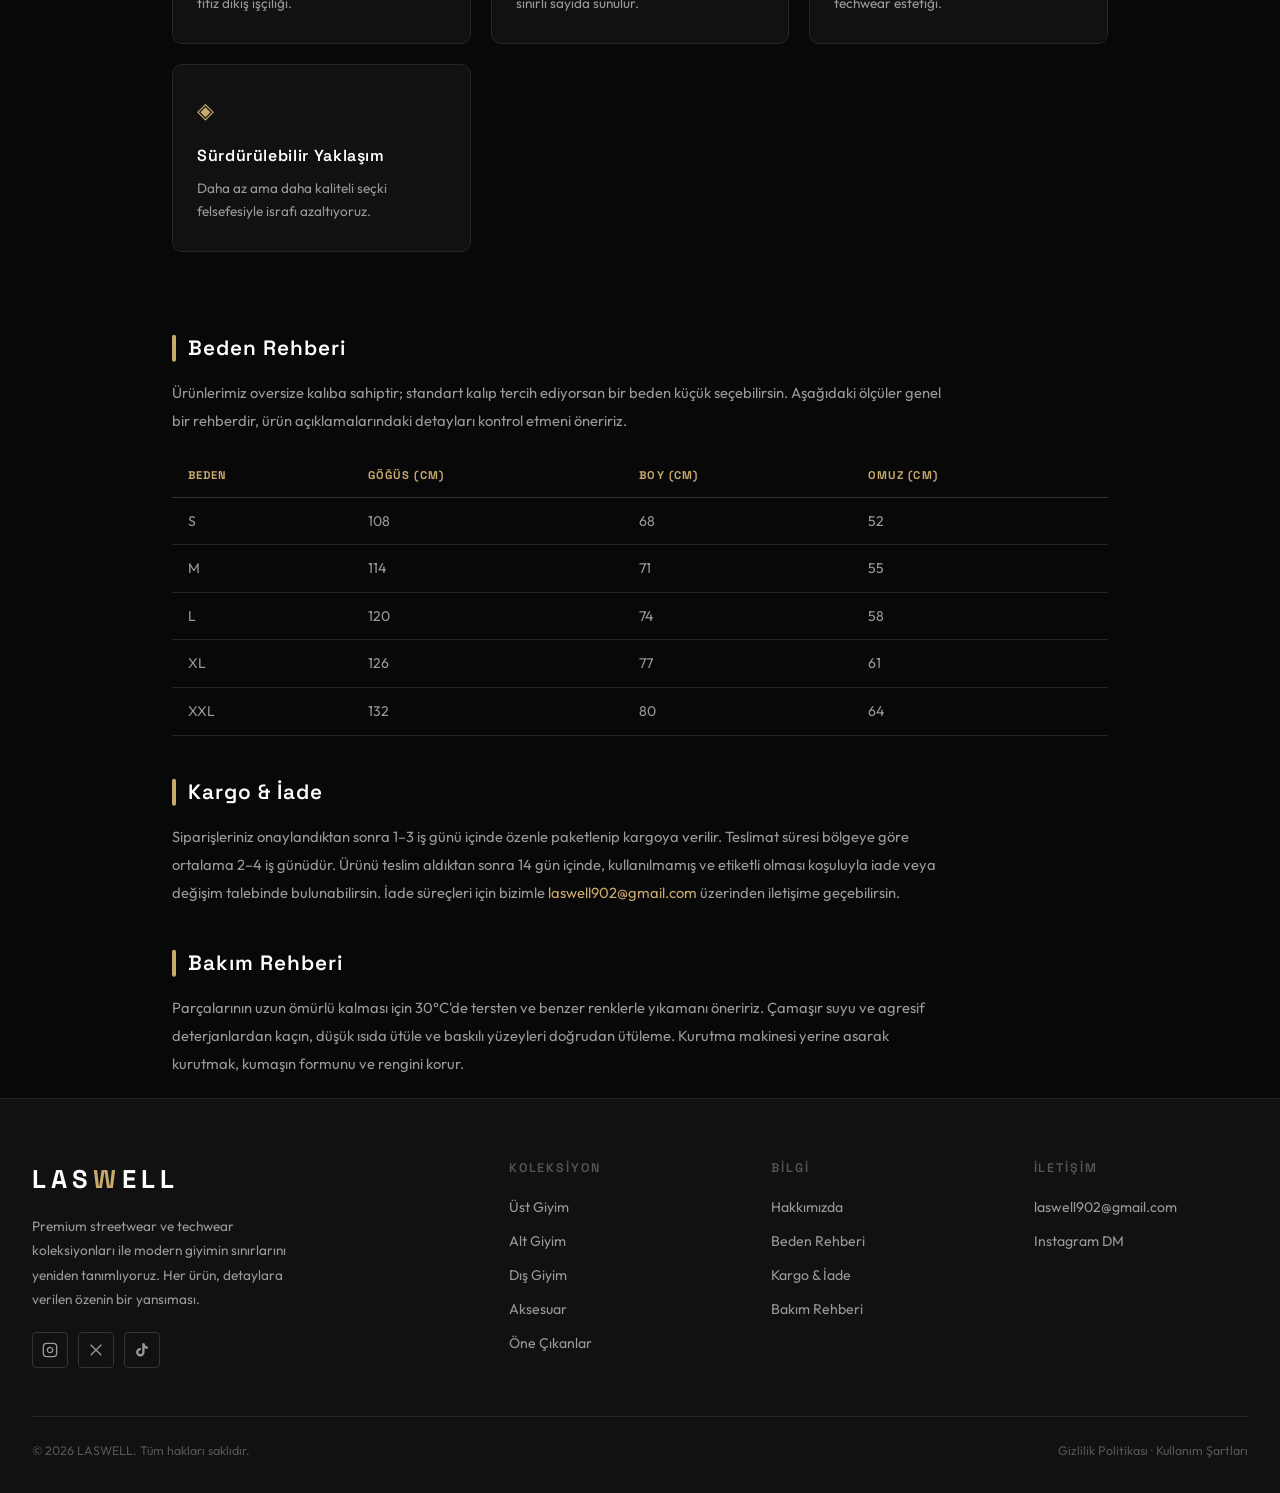
==== commit 7944f17b: "Mobil urun modalinda kaydirma ile fotograf senkronizasyonu (sticky collapse) Co-authored-by: Cursor " ====
--- a/index.html
+++ b/index.html
@@ -153,7 +153,7 @@
   <!-- ── Product Detail Modal ──────────────────────── -->
   <div id="product-modal" role="dialog" aria-modal="true" aria-labelledby="modal-product-name">
     <div class="modal-backdrop" id="modal-backdrop"></div>
-    <div class="modal-box">
+    <div class="modal-box" id="modal-scroll-box">
       <button class="modal-close" id="modal-close-btn" aria-label="Kapat">
         <svg width="16" height="16" viewBox="0 0 24 24" fill="none" stroke="currentColor" stroke-width="2.5">
           <path d="M18 6 6 18M6 6l12 12" />
--- a/css/styles.css
+++ b/css/styles.css
@@ -1221,15 +1221,19 @@
     border-radius: 0;
     border: none;
     border-top: 1px solid var(--border);
-    display: flex;
-    flex-direction: column;
-    overflow: hidden;
+    display: block;
+    overflow-y: auto;
+    overflow-x: hidden;
+    -webkit-overflow-scrolling: touch;
+    overscroll-behavior: contain;
     transform: none;
   }
   #product-modal.open .modal-box { transform: none; }
   .modal-image {
+    position: sticky;
+    top: 0;
+    z-index: 2;
     width: 100%;
-    flex: 0 0 auto;
     height: min(52svh, 420px);
     min-height: 240px;
     background: #000;
@@ -1237,21 +1241,25 @@
     align-items: center;
     justify-content: center;
     overflow: hidden;
+    will-change: height;
   }
   .modal-image img {
     width: 100%;
     height: 100%;
     object-fit: contain;
     object-position: center;
-  }
-  .modal-image:hover img { transform: none; }
+    transform: scale(var(--modal-img-scale, 1));
+    opacity: var(--modal-img-opacity, 1);
+    transform-origin: center center;
+    will-change: transform, opacity;
+  }
+  .modal-image:hover img { transform: scale(var(--modal-img-scale, 1)); }
   .modal-details {
-    flex: 1;
-    min-height: 0;
-    overflow-y: auto;
-    -webkit-overflow-scrolling: touch;
-    overscroll-behavior: contain;
+    position: relative;
+    z-index: 1;
+    overflow-y: visible;
     padding: 20px 16px calc(24px + env(safe-area-inset-bottom));
+    background: var(--surface);
   }
   .modal-close {
     top: 12px;
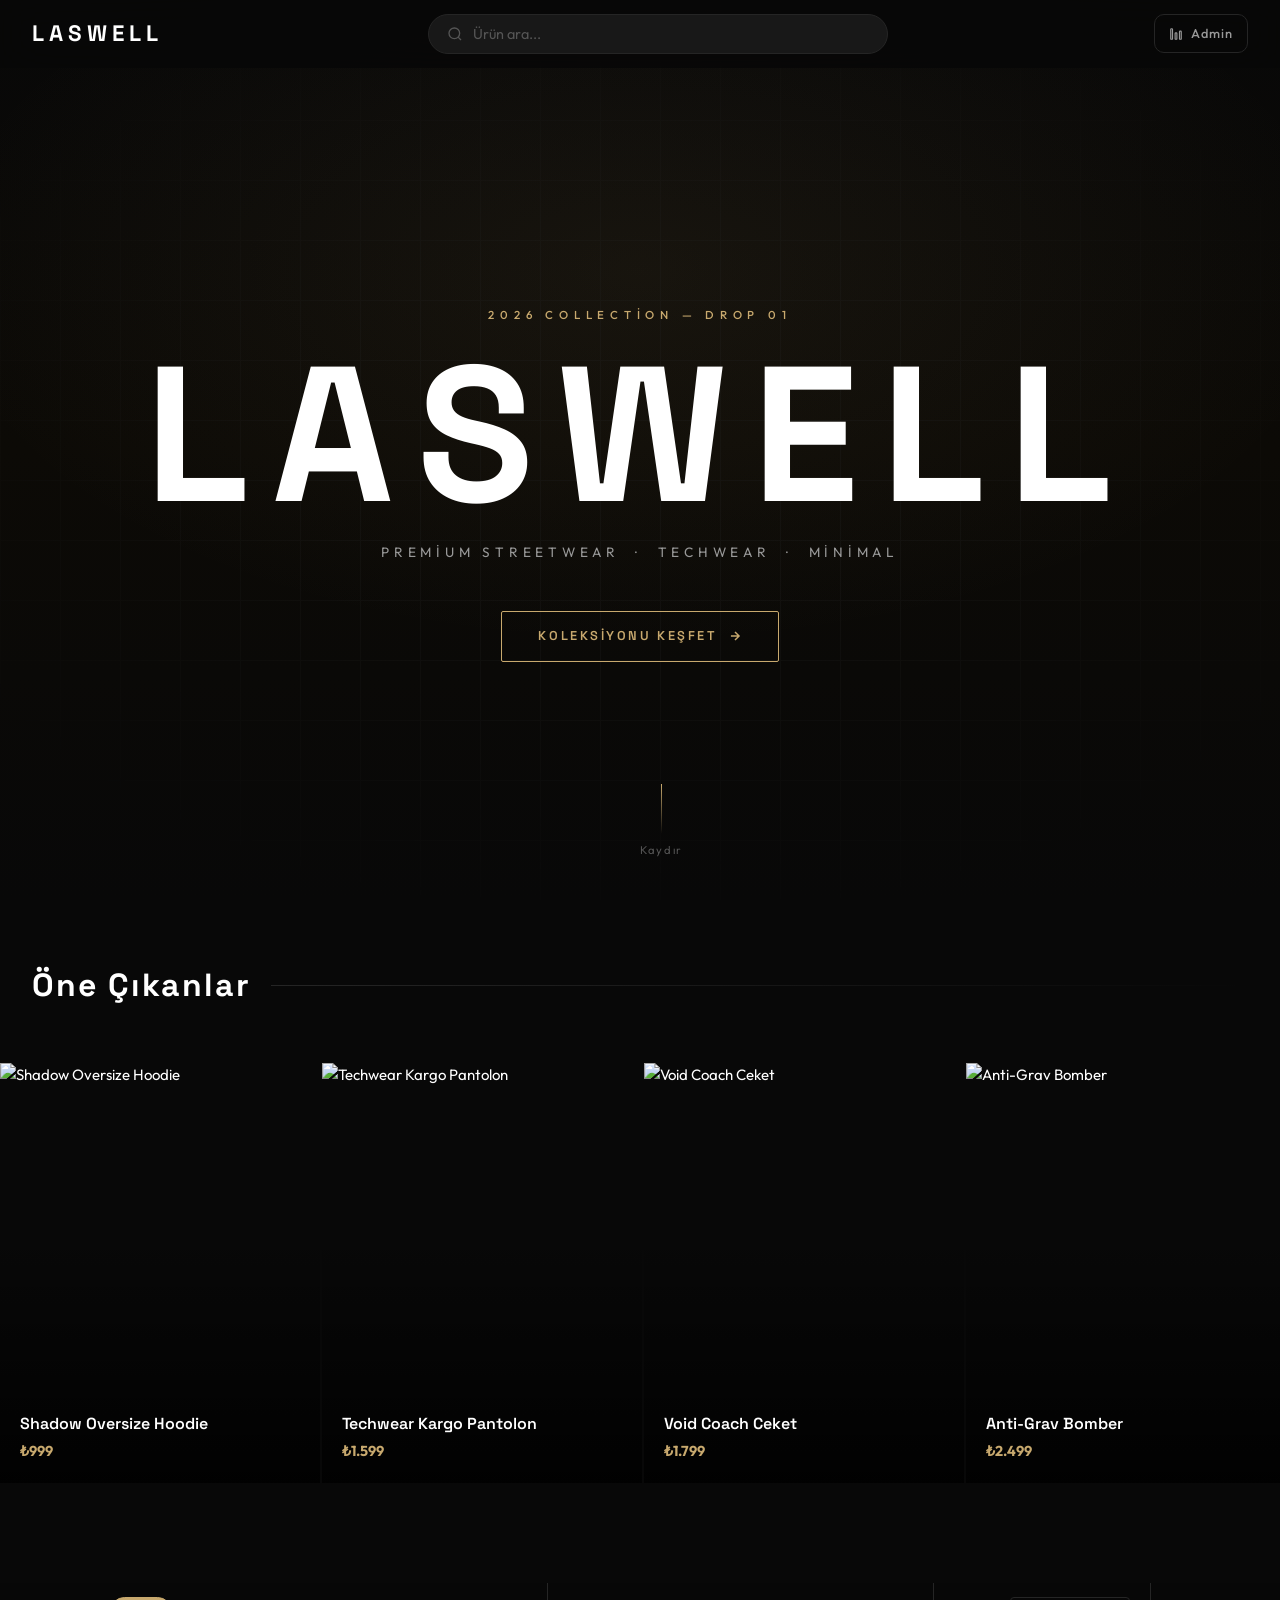
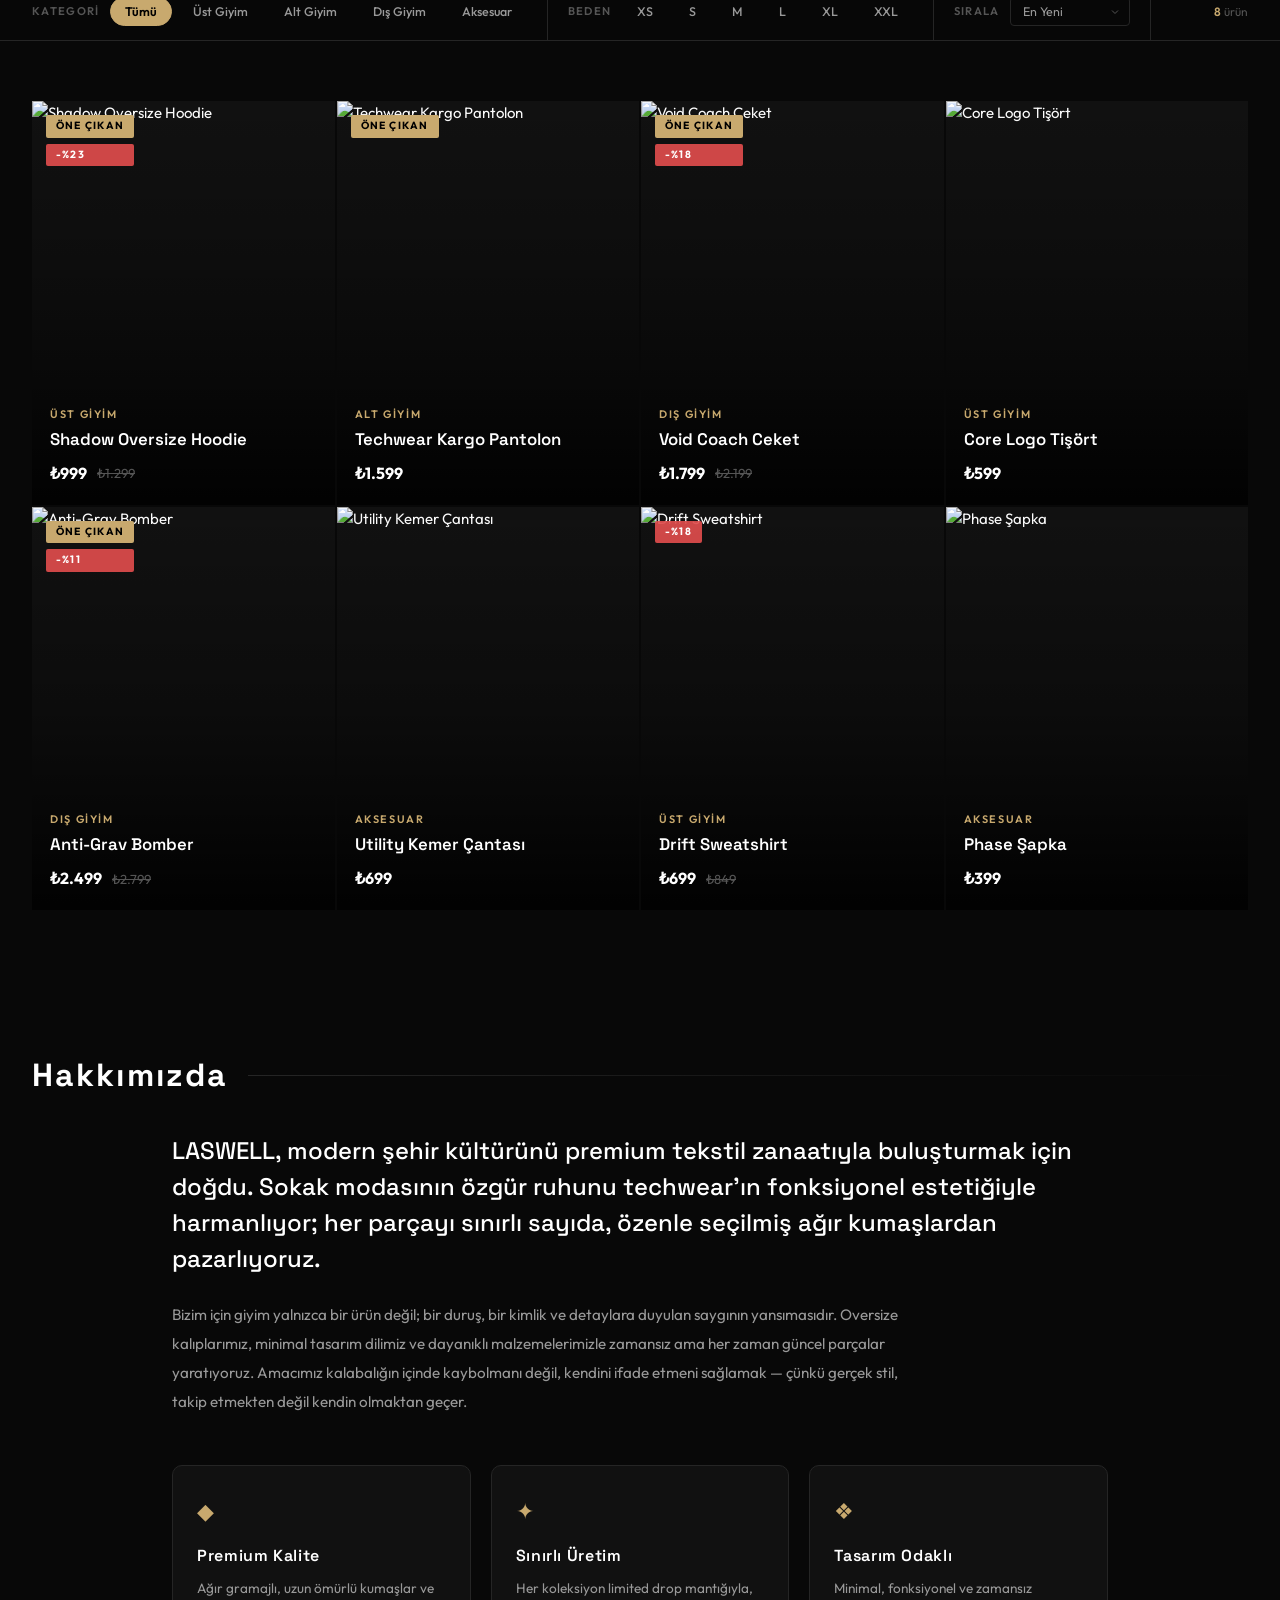
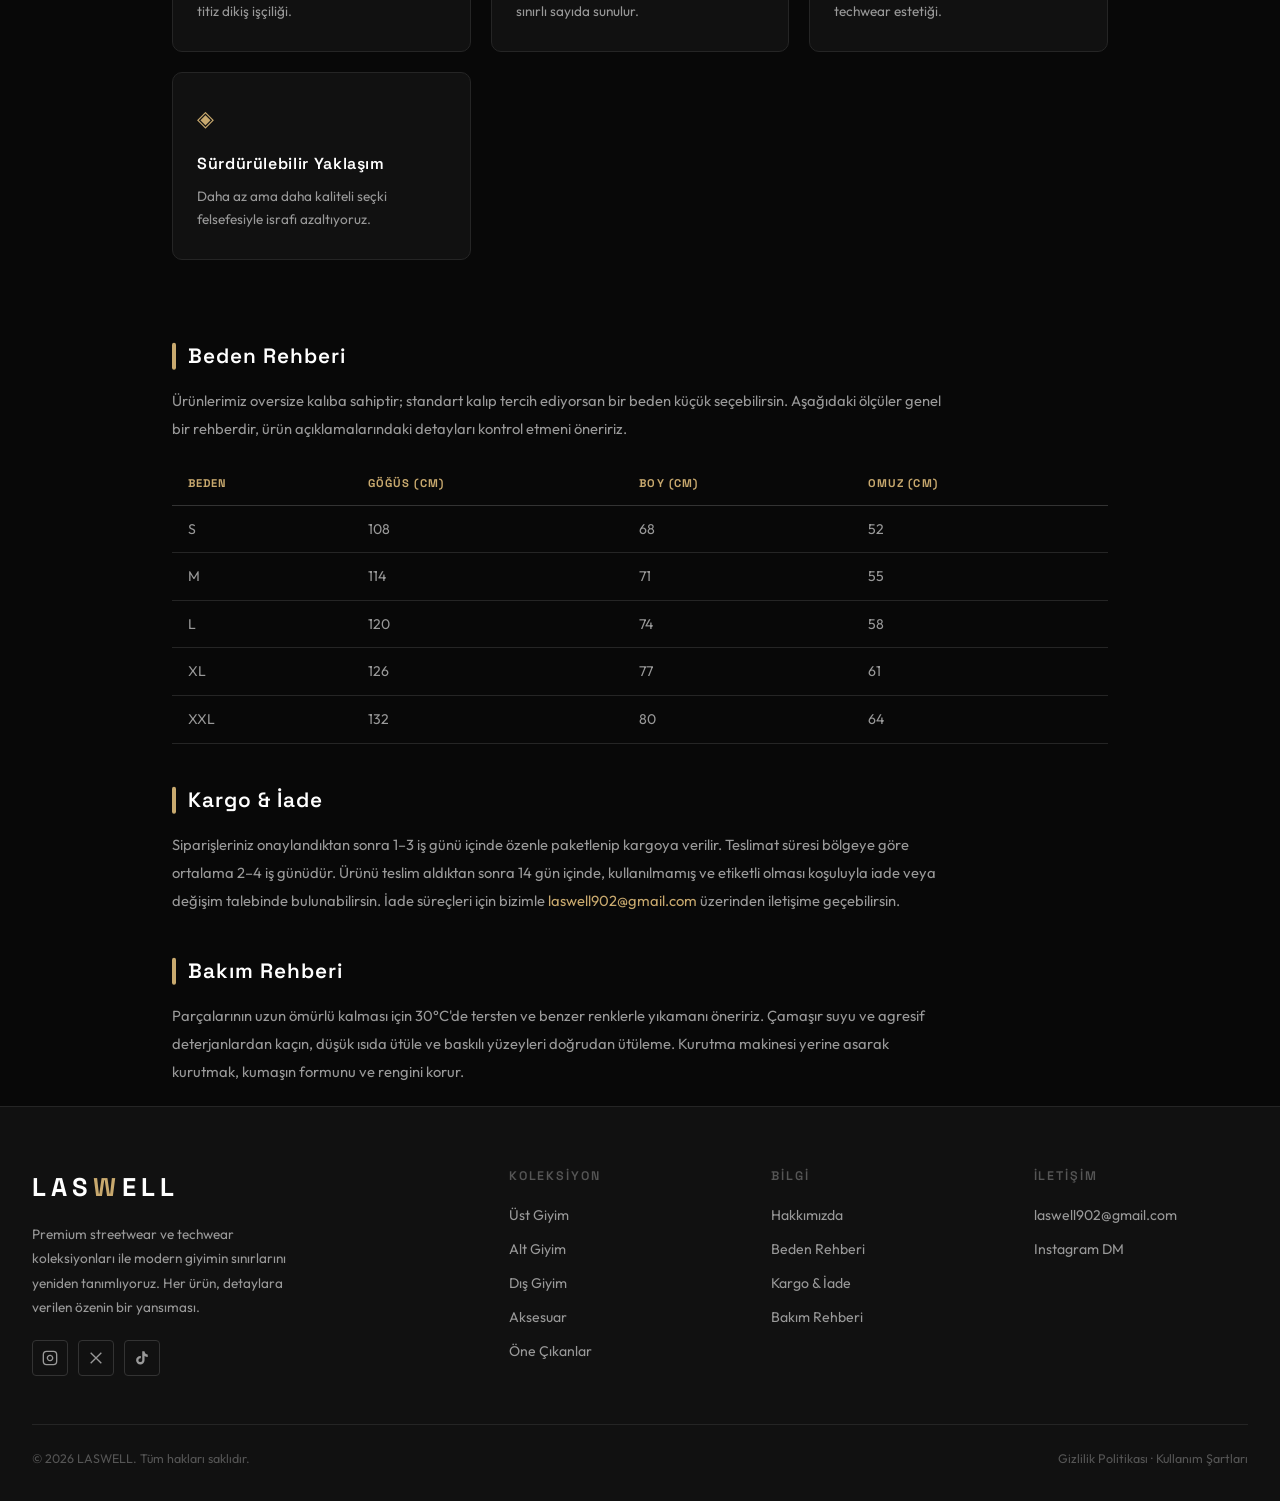
==== commit 7ddd7d29: "One cikanlar bolumunu eski CSS animasyonlu haline geri al Co-authored-by: Cursor <cursoragent@cursor" ====
--- a/index.html
+++ b/index.html
@@ -81,22 +81,10 @@
       <h2>Öne Çıkanlar</h2>
       <div class="section-title-line"></div>
     </div>
-    <div class="featured-carousel">
-      <button type="button" class="featured-nav featured-nav-prev" id="featured-prev" aria-label="Önceki ürünler">
-        <svg width="18" height="18" viewBox="0 0 24 24" fill="none" stroke="currentColor" stroke-width="2.5">
-          <path d="M15 18l-6-6 6-6"/>
-        </svg>
-      </button>
-      <div class="featured-scroll" id="featured-scroll">
-        <div class="featured-track" id="featured-track">
-          <!-- populated by JS -->
-        </div>
-      </div>
-      <button type="button" class="featured-nav featured-nav-next" id="featured-next" aria-label="Sonraki ürünler">
-        <svg width="18" height="18" viewBox="0 0 24 24" fill="none" stroke="currentColor" stroke-width="2.5">
-          <path d="M9 18l6-6-6-6"/>
-        </svg>
-      </button>
+    <div class="featured-track-wrapper">
+      <div class="featured-track" id="featured-track">
+        <!-- populated by JS -->
+      </div>
     </div>
   </section>
 
--- a/css/styles.css
+++ b/css/styles.css
@@ -889,56 +889,18 @@
   padding: 0 0 80px;
   overflow: hidden;
 }
-.featured-carousel {
-  position: relative;
-  padding: 12px 0 20px;
-}
-.featured-scroll {
-  overflow-x: auto;
-  overflow-y: hidden;
-  scroll-snap-type: x mandatory;
-  scroll-behavior: smooth;
-  -webkit-overflow-scrolling: touch;
-  scrollbar-width: none;
-  overscroll-behavior-x: contain;
-}
-.featured-scroll::-webkit-scrollbar { display: none; }
+.featured-track-wrapper {
+  overflow: hidden;
+  padding: 20px 0;
+}
 .featured-track {
   display: flex;
-  gap: 12px;
+  gap: 2px;
+  animation: trackScroll 30s linear infinite;
   width: max-content;
-  padding: 0 48px;
-}
-.featured-track.auto-scroll {
-  gap: 2px;
-  padding: 0;
-  animation: trackScroll 30s linear infinite;
-}
-.featured-track.auto-scroll:hover { animation-play-state: paused; }
+}
+.featured-track:hover { animation-play-state: paused; }
 @keyframes trackScroll { from{ transform:translateX(0) } to{ transform:translateX(-50%) } }
-
-.featured-nav {
-  position: absolute;
-  top: 50%;
-  transform: translateY(-50%);
-  z-index: 10;
-  width: 42px;
-  height: 42px;
-  border-radius: 50%;
-  background: rgba(8,8,8,0.85);
-  border: 1px solid var(--border-light);
-  color: var(--text-1);
-  display: flex;
-  align-items: center;
-  justify-content: center;
-  backdrop-filter: blur(10px);
-  -webkit-backdrop-filter: blur(10px);
-  transition: background var(--t), border-color var(--t), transform var(--t);
-  box-shadow: 0 4px 20px rgba(0,0,0,0.45);
-}
-.featured-nav:active { transform: translateY(-50%) scale(0.94); }
-.featured-nav-prev { left: 8px; }
-.featured-nav-next { right: 8px; }
 
 .featured-card {
   position: relative;
@@ -946,18 +908,9 @@
   overflow: hidden;
   flex-shrink: 0;
   cursor: pointer;
-  scroll-snap-align: center;
-  scroll-snap-stop: always;
-  border-radius: var(--r-md);
 }
 .featured-card .card-img { position: absolute; inset: 0; }
-.featured-card .card-img img {
-  width: 100%;
-  height: 100%;
-  object-fit: cover;
-}
-.featured-card:hover .card-img img { transform: scale(1.06); }
-.featured-card .card-img img { transition: transform 0.6s var(--ease); }
+.featured-card:hover .card-img { transform: scale(1.06); }
 .featured-card-overlay {
   position: absolute; inset: 0;
   background: linear-gradient(to top, rgba(0,0,0,0.85) 0%, transparent 60%);
@@ -971,12 +924,6 @@
   margin-bottom: 4px;
 }
 .featured-card-price { font-size: 0.9rem; color: var(--accent); font-weight: 700; }
-
-@media (min-width: 769px) {
-  .featured-scroll { overflow: hidden; }
-  .featured-nav { display: none; }
-  .featured-track:not(.auto-scroll) { padding: 0 16px; }
-}
 
 @media (max-width: 1024px) and (min-width: 769px) {
   .modal-box {
@@ -1195,14 +1142,7 @@
 }
 
 @media (max-width: 768px) {
-  /* Öne çıkanlar: manuel kaydırma */
-  .featured-scroll { overflow-x: auto; }
-  .featured-track { padding: 0 52px; gap: 10px; }
-  .featured-track.auto-scroll { animation: none; }
-  .featured-card { width: 72vw; max-width: 300px; height: auto; aspect-ratio: 3/4; }
-  .featured-nav { display: flex; }
-
-  /* Modal: navbar altında, görsel tam genişlik */
+  /* Modal: tek akış kaydırma */
   body.modal-open #product-modal {
     top: var(--nav-h);
     bottom: 0;
@@ -1230,40 +1170,32 @@
   }
   #product-modal.open .modal-box { transform: none; }
   .modal-image {
-    position: sticky;
-    top: 0;
-    z-index: 2;
+    position: relative;
     width: 100%;
-    height: min(52svh, 420px);
-    min-height: 240px;
+    height: min(46svh, 400px);
+    min-height: 220px;
     background: #000;
     display: flex;
     align-items: center;
     justify-content: center;
     overflow: hidden;
-    will-change: height;
   }
   .modal-image img {
     width: 100%;
     height: 100%;
     object-fit: contain;
     object-position: center;
-    transform: scale(var(--modal-img-scale, 1));
-    opacity: var(--modal-img-opacity, 1);
-    transform-origin: center center;
-    will-change: transform, opacity;
-  }
-  .modal-image:hover img { transform: scale(var(--modal-img-scale, 1)); }
+  }
+  .modal-image:hover img { transform: none; }
   .modal-details {
-    position: relative;
-    z-index: 1;
-    overflow-y: visible;
-    padding: 20px 16px calc(24px + env(safe-area-inset-bottom));
+    padding: 20px 16px calc(28px + env(safe-area-inset-bottom));
     background: var(--surface);
   }
   .modal-close {
-    top: 12px;
+    position: fixed;
+    top: calc(var(--nav-h) + 12px);
     right: 12px;
+    z-index: 2600;
     width: 40px;
     height: 40px;
     background: rgba(0,0,0,0.65);
@@ -1303,6 +1235,7 @@
   .hero-subtitle { letter-spacing: 0.15em; font-size: 0.72rem; padding: 0 16px; }
   .hero-eyebrow { letter-spacing: 0.3em; font-size: 0.65rem; }
   .hero-cta { margin-top: 32px; padding: 12px 24px; font-size: 0.72rem; }
+  .featured-card { width: 260px; height: 340px; }
   .filter-results-count { display: none; }
   .modal-name { font-size: 1.25rem; line-height: 1.25; }
   .modal-price-current { font-size: 1.25rem; }
@@ -1353,11 +1286,8 @@
   #hero { min-height: 480px; }
   .hero-scroll-indicator { bottom: 20px; }
   #cart-sidebar { width: 100%; }
-  .featured-card { width: 78vw; max-width: 280px; }
-  .featured-nav { width: 38px; height: 38px; }
-  .featured-nav-prev { left: 4px; }
-  .featured-nav-next { right: 4px; }
-  .modal-image { height: min(48svh, 380px); }
+  .featured-card { width: 220px; height: 300px; }
+  .modal-image { height: min(44svh, 360px); }
   .filter-section { padding-right: 12px; margin-right: 12px; }
   .filter-pill { padding: 5px 10px; font-size: 0.72rem; }
   .card-badges { top: 10px; left: 10px; }
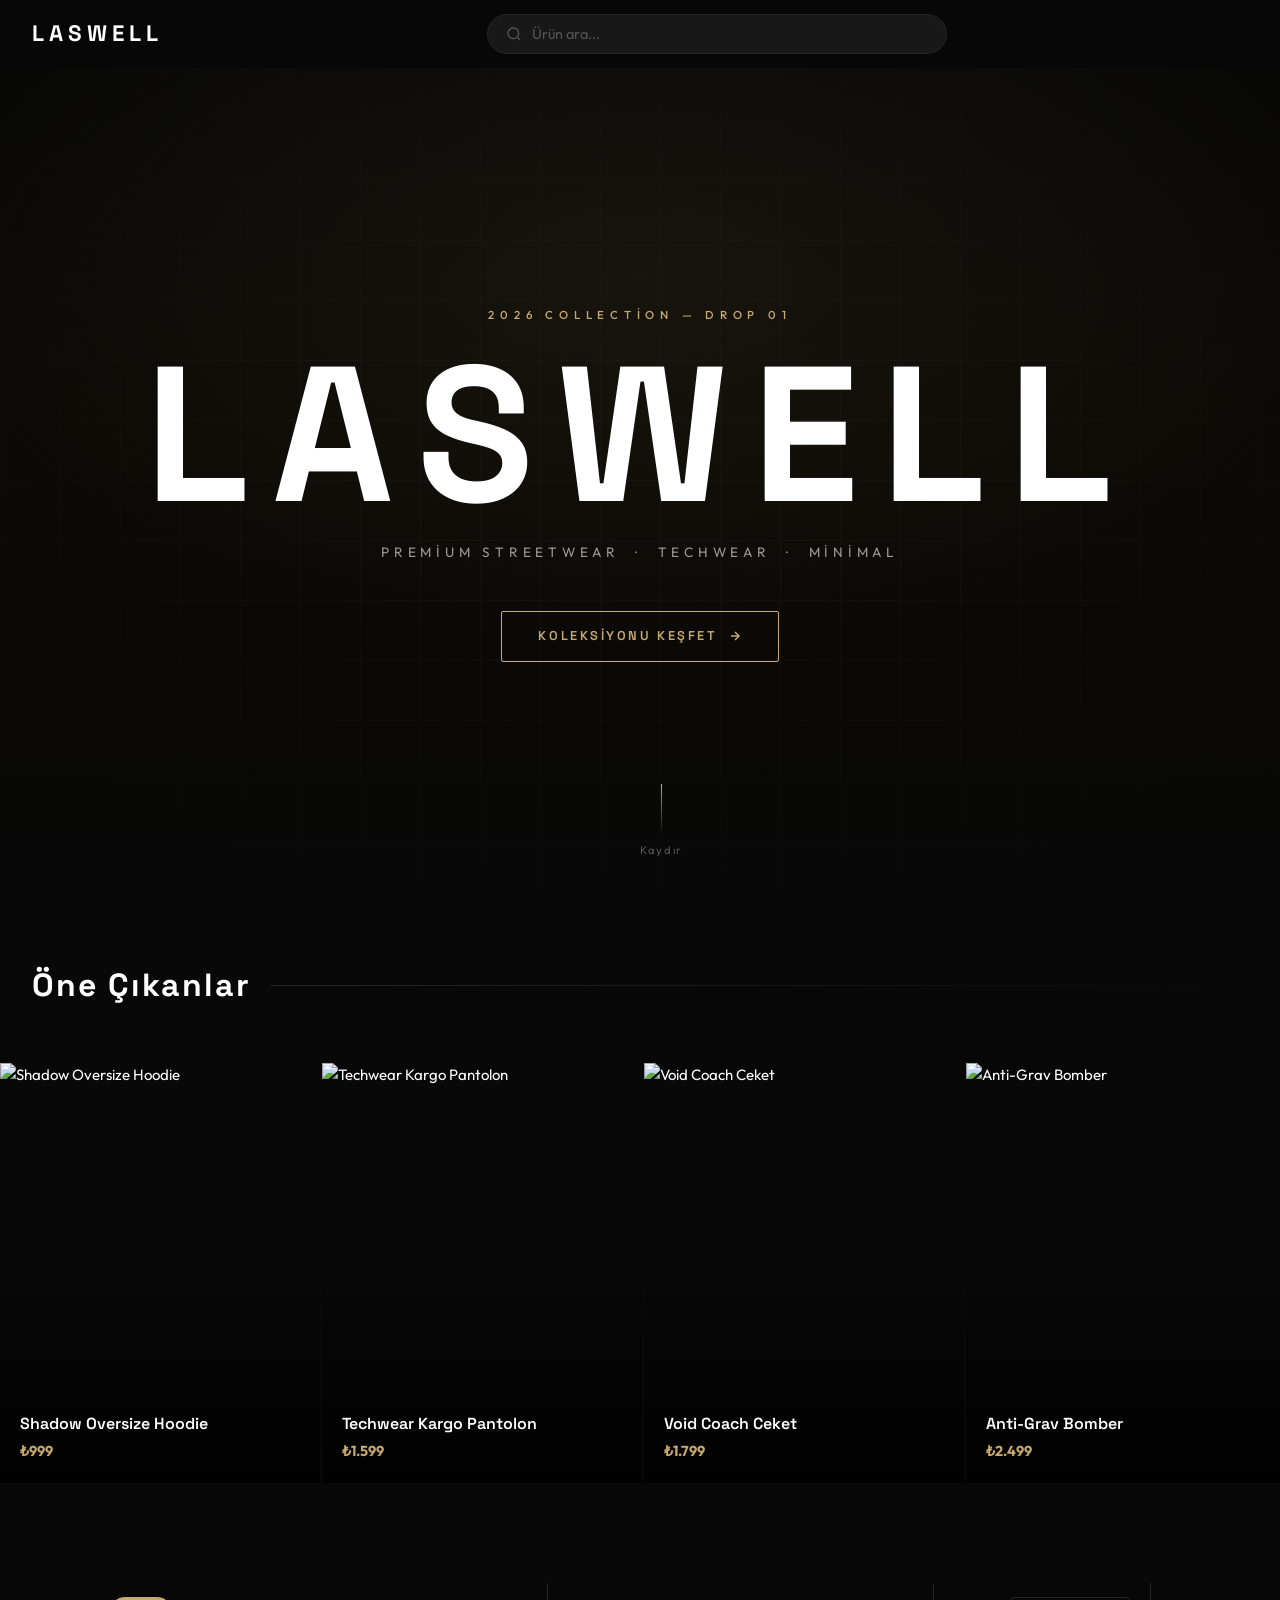
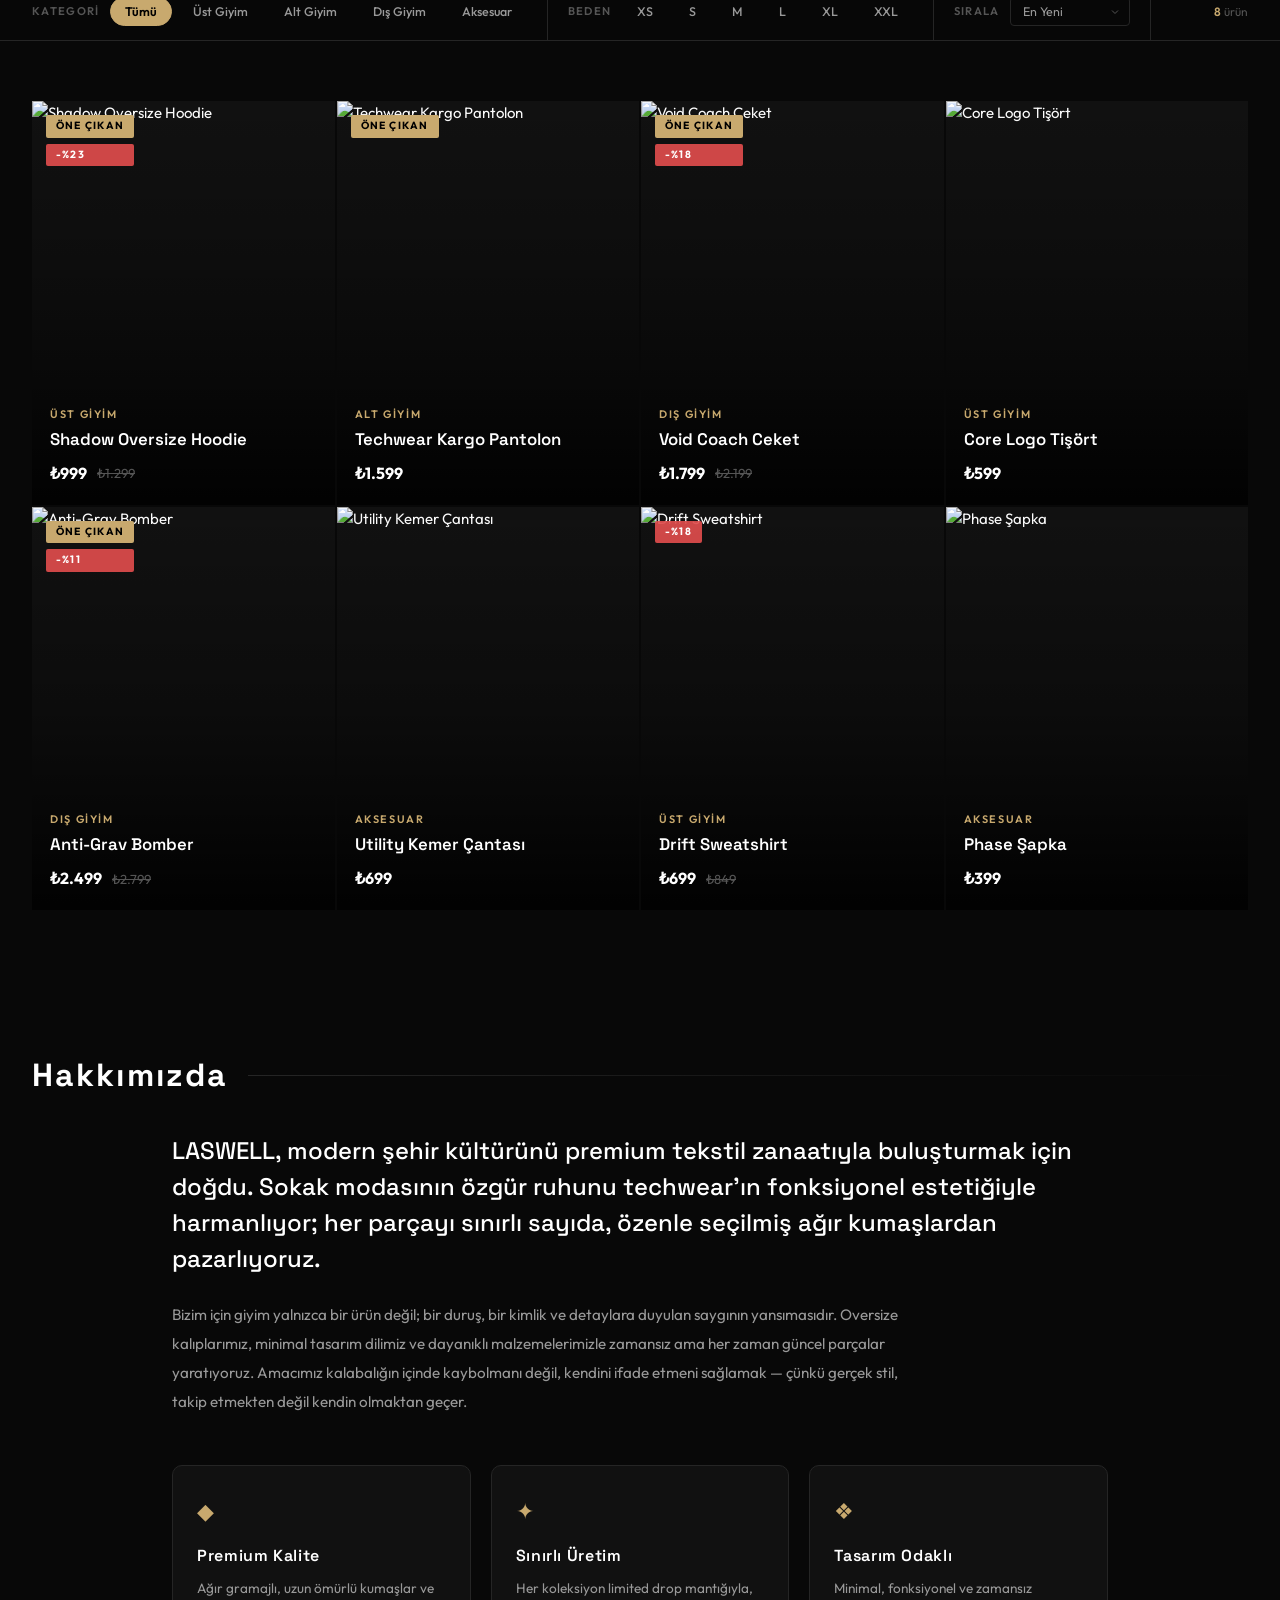
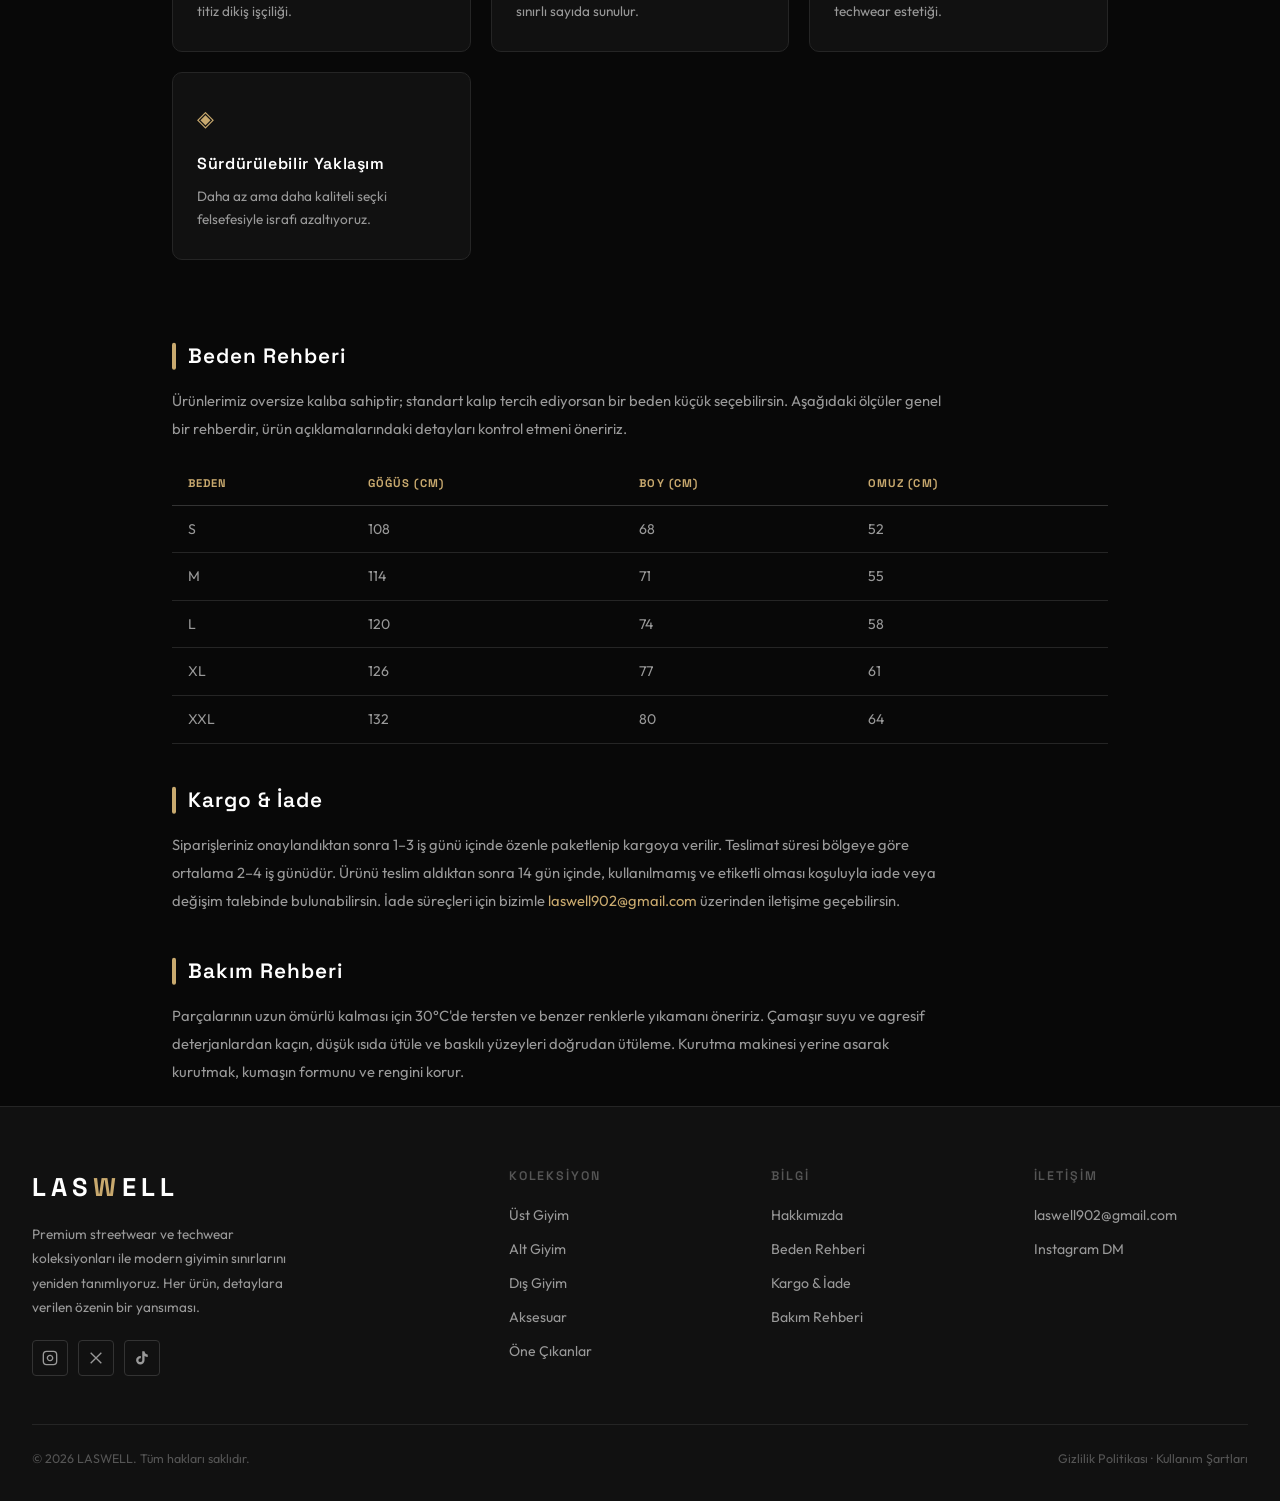
==== commit 7619fd71: "Navbar'dan admin linkini kaldir, panele yalnizca dogrudan URL ile erisilsin Co-authored-by: Cursor <" ====
--- a/index.html
+++ b/index.html
@@ -42,16 +42,6 @@
       <div id="search-suggestions" class="search-suggestions"></div>
     </div>
 
-    <div class="nav-actions">
-      <a href="admin.html" class="nav-btn-label" id="admin-nav-link">
-        <svg width="14" height="14" viewBox="0 0 24 24" fill="none" stroke="currentColor" stroke-width="2">
-          <rect width="3" height="18" x="3" y="3" rx="1" />
-          <rect width="3" height="11" x="10.5" y="10" rx="1" />
-          <rect width="3" height="14" x="18" y="7" rx="1" />
-        </svg>
-        <span>Admin</span>
-      </a>
-    </div>
   </nav>
 
   <!-- ── Hero ─────────────────────────────────────── -->
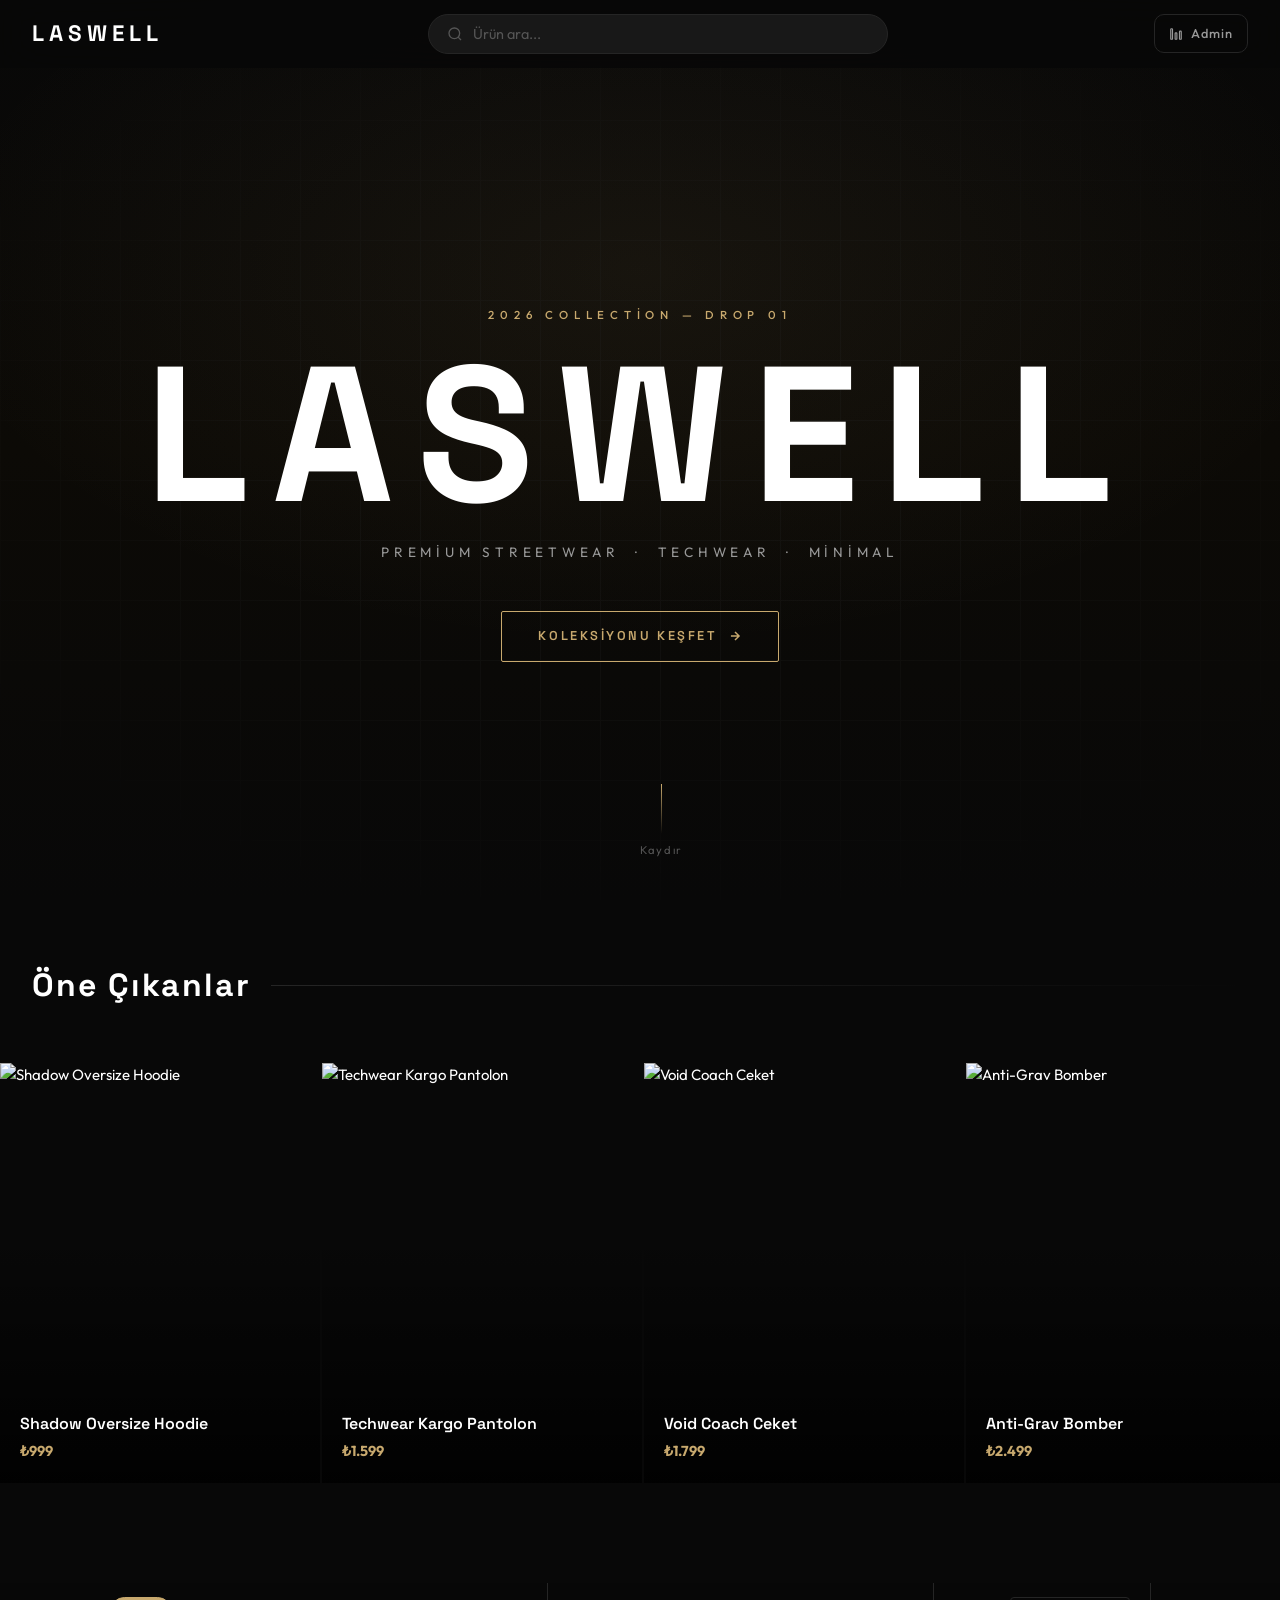
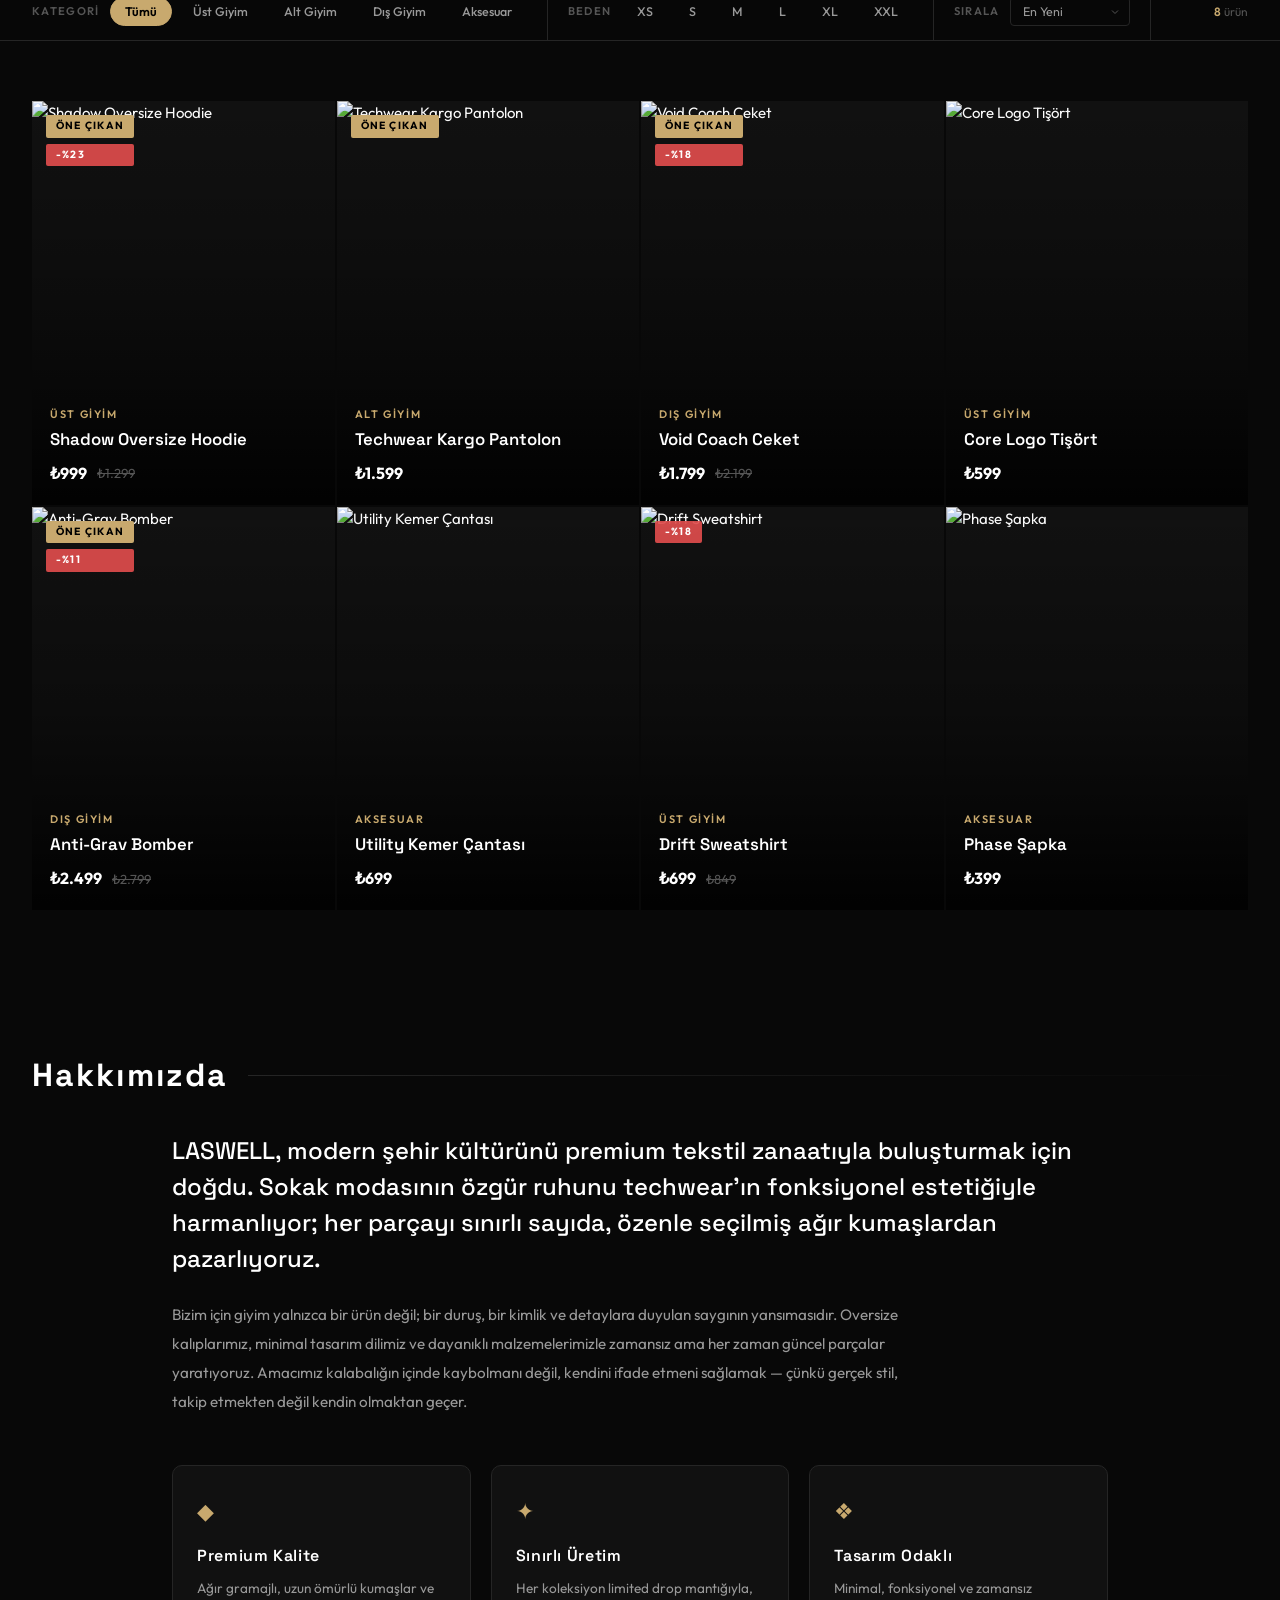
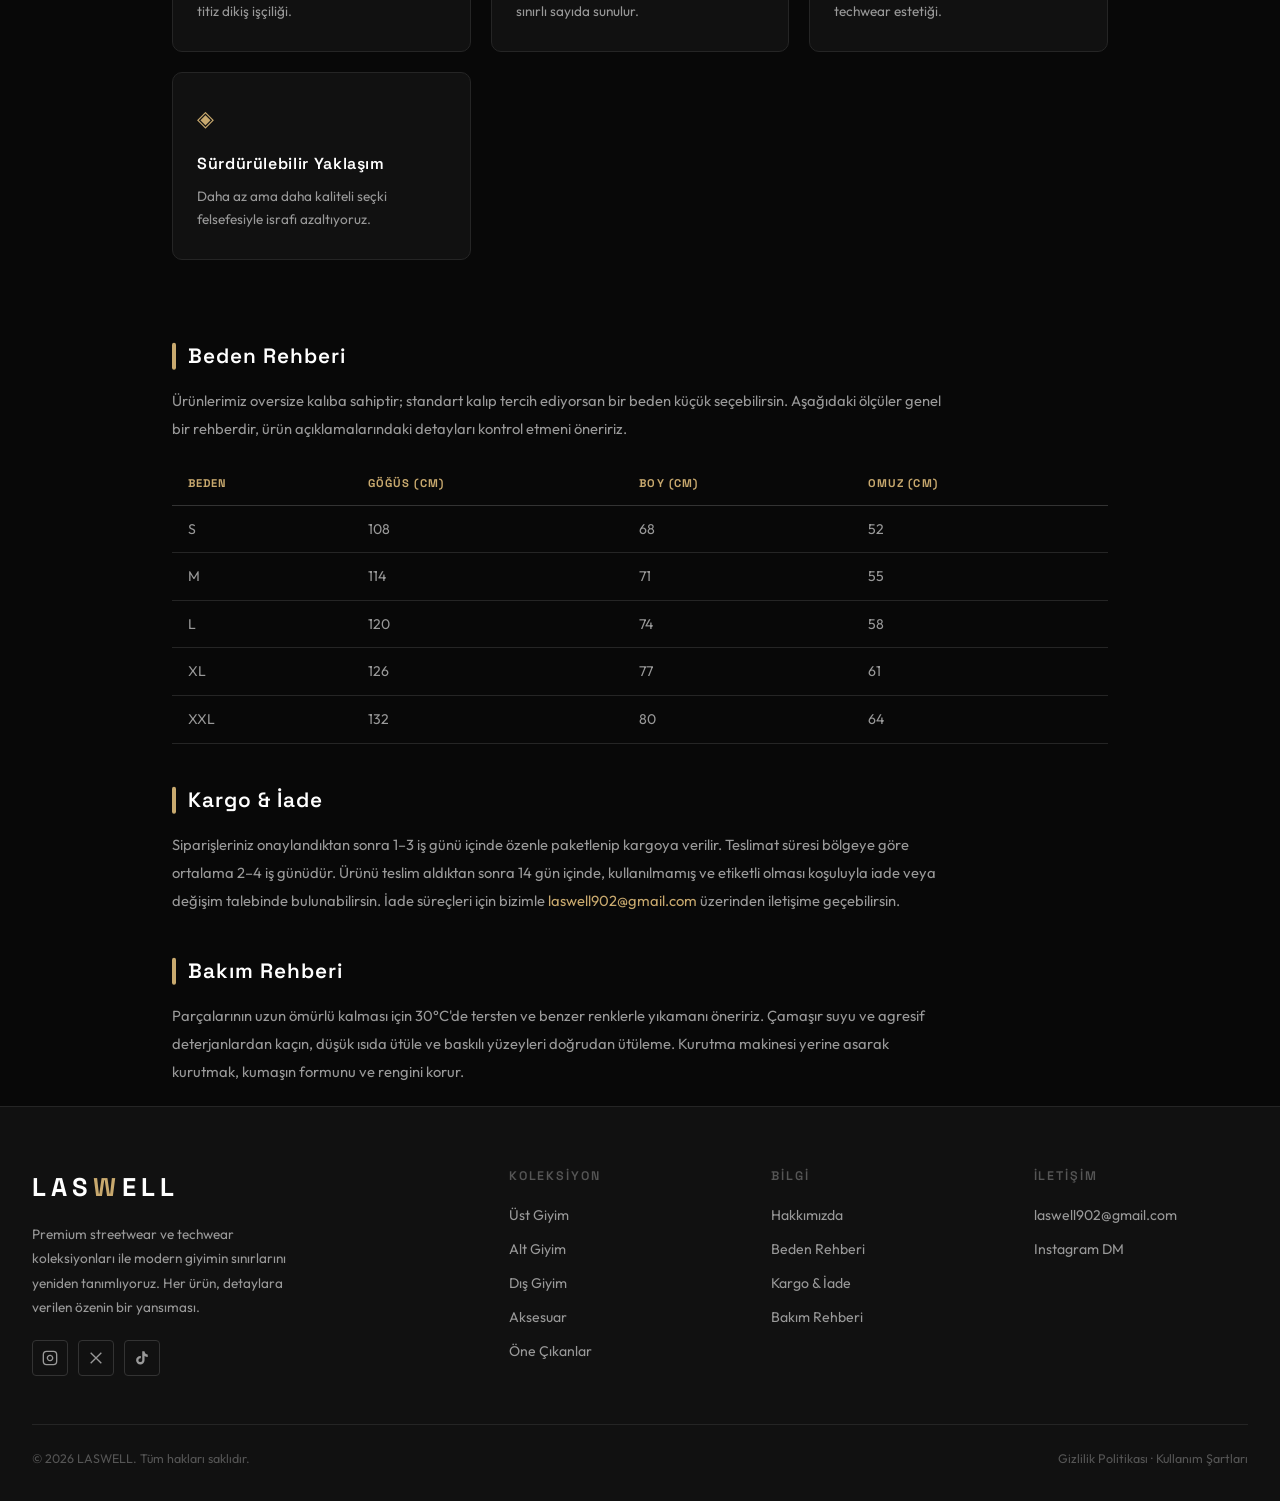
==== commit 4c937ea9: "Navbar'a admin paneli linkini geri ekle Co-authored-by: Cursor <cursoragent@cursor.com>" ====
--- a/index.html
+++ b/index.html
@@ -42,6 +42,16 @@
       <div id="search-suggestions" class="search-suggestions"></div>
     </div>
 
+    <div class="nav-actions">
+      <a href="admin.html" class="nav-btn-label" id="admin-nav-link">
+        <svg width="14" height="14" viewBox="0 0 24 24" fill="none" stroke="currentColor" stroke-width="2">
+          <rect width="3" height="18" x="3" y="3" rx="1" />
+          <rect width="3" height="11" x="10.5" y="10" rx="1" />
+          <rect width="3" height="14" x="18" y="7" rx="1" />
+        </svg>
+        <span>Admin</span>
+      </a>
+    </div>
   </nav>
 
   <!-- ── Hero ─────────────────────────────────────── -->
